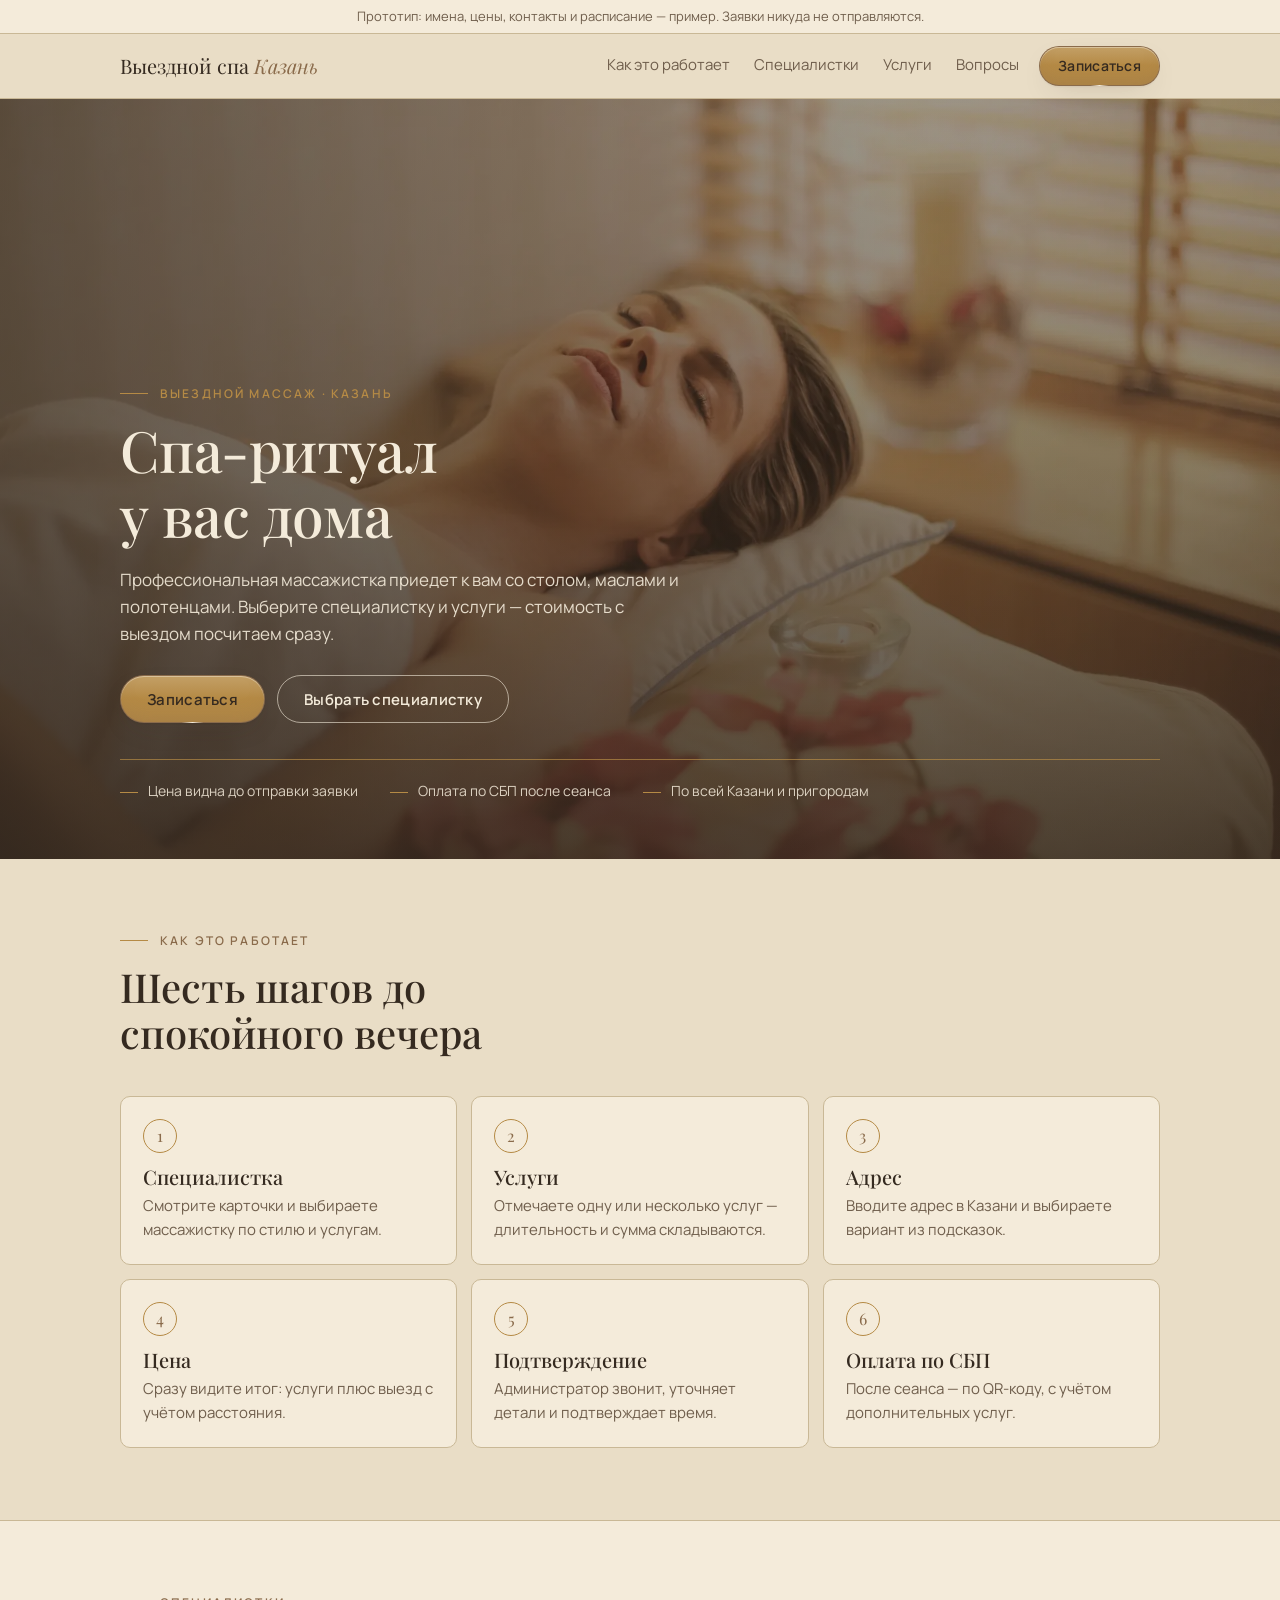
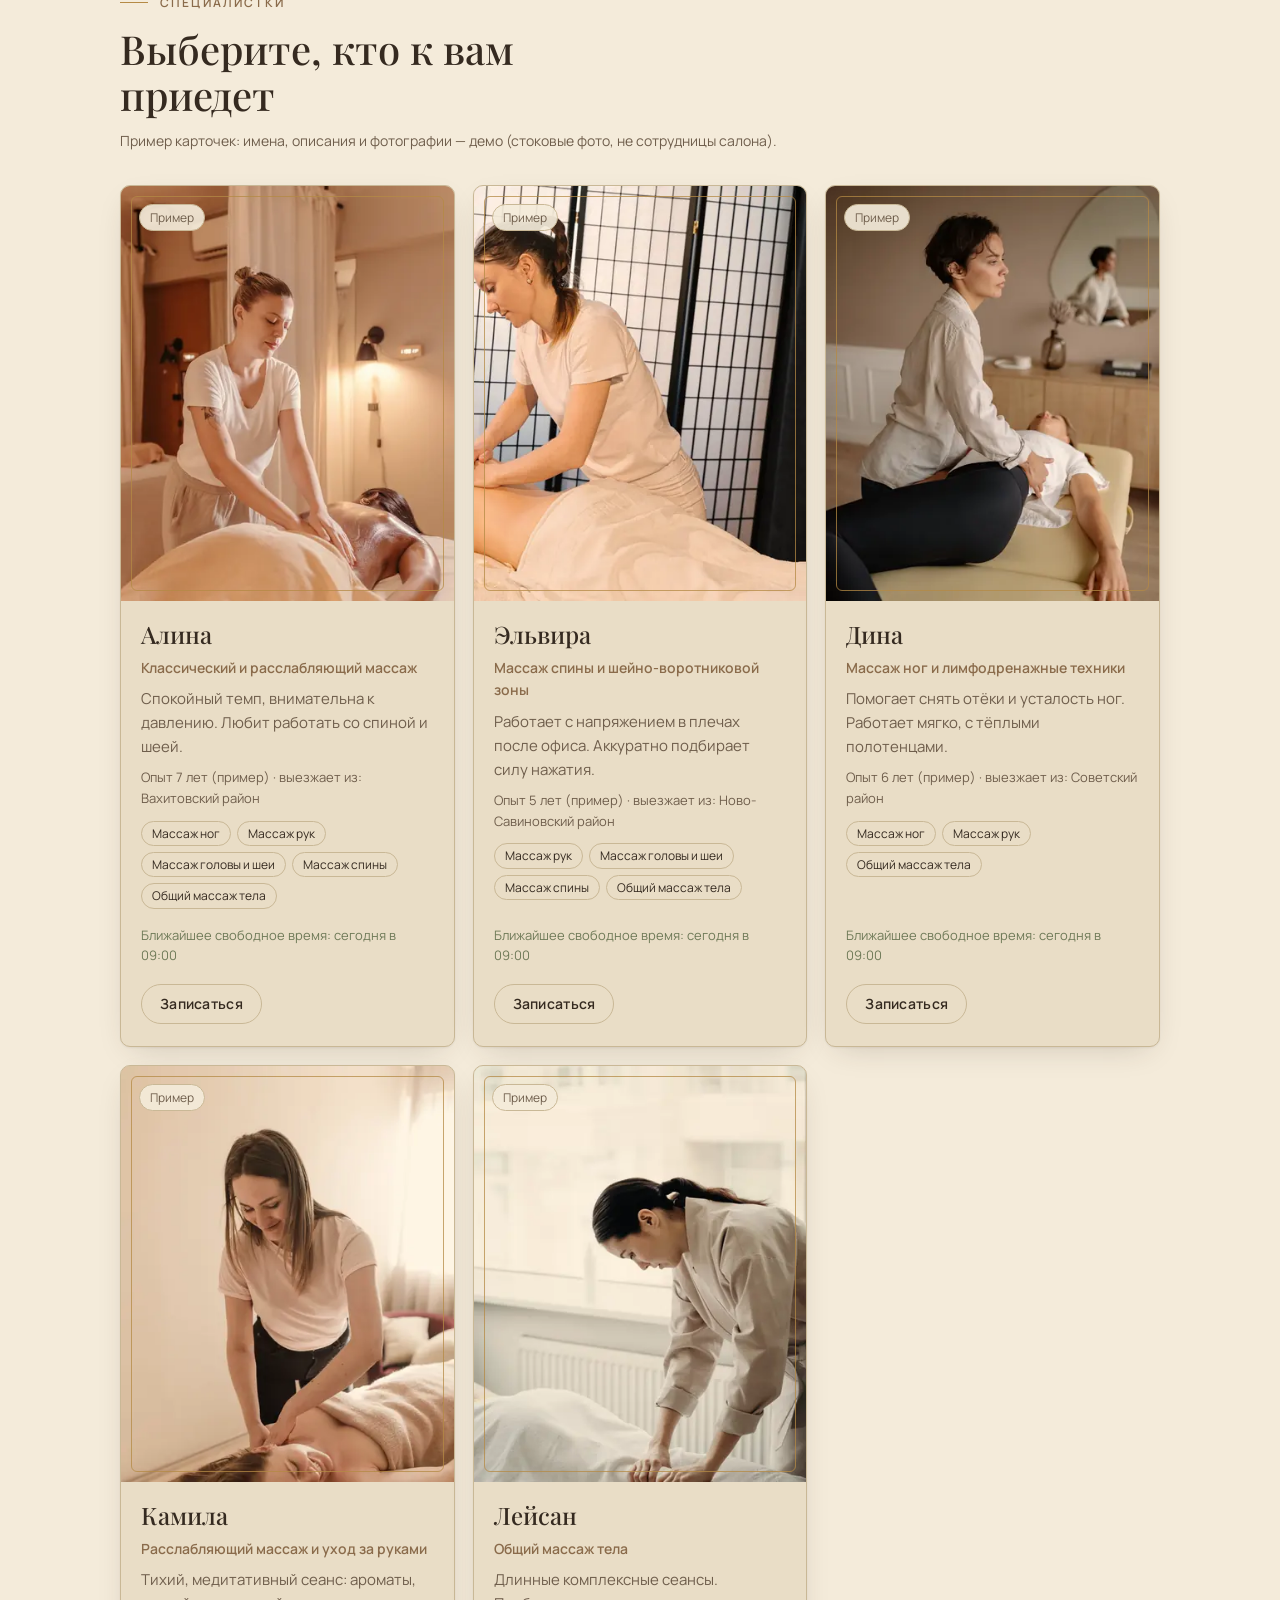
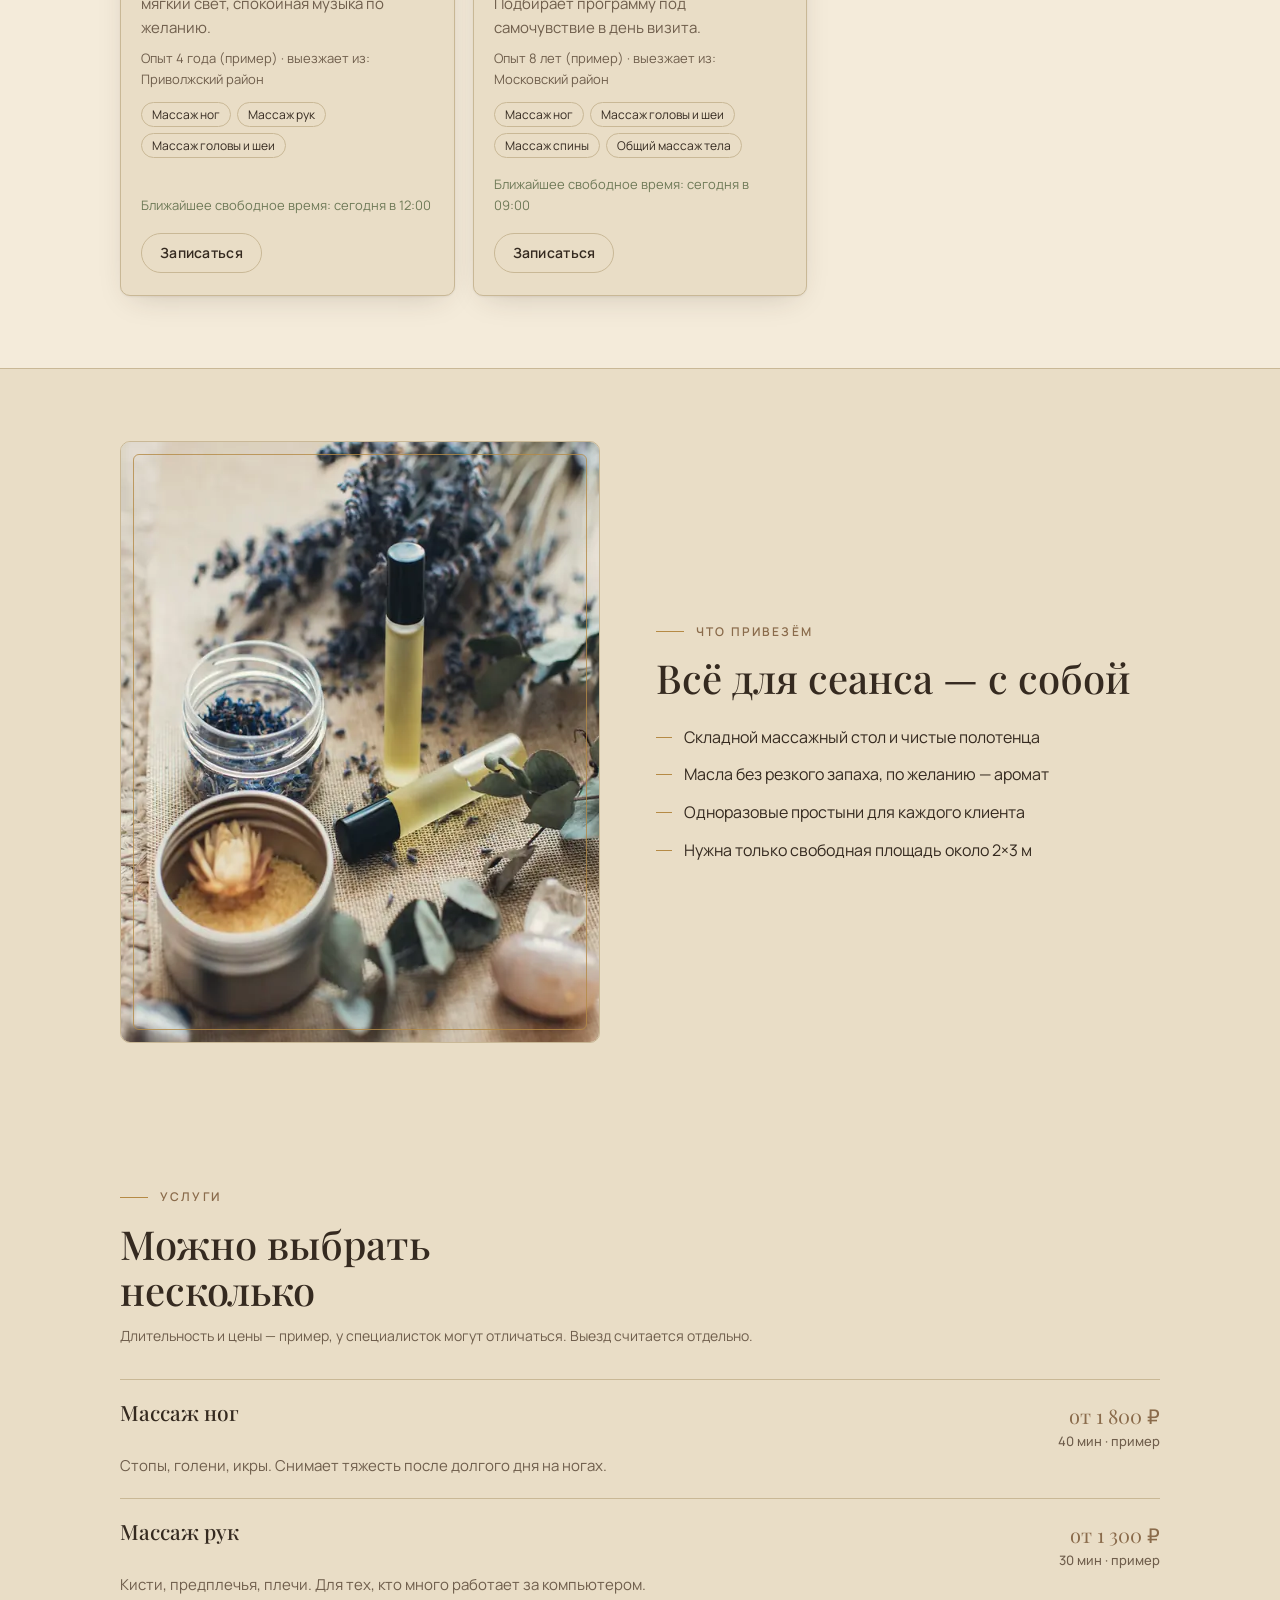
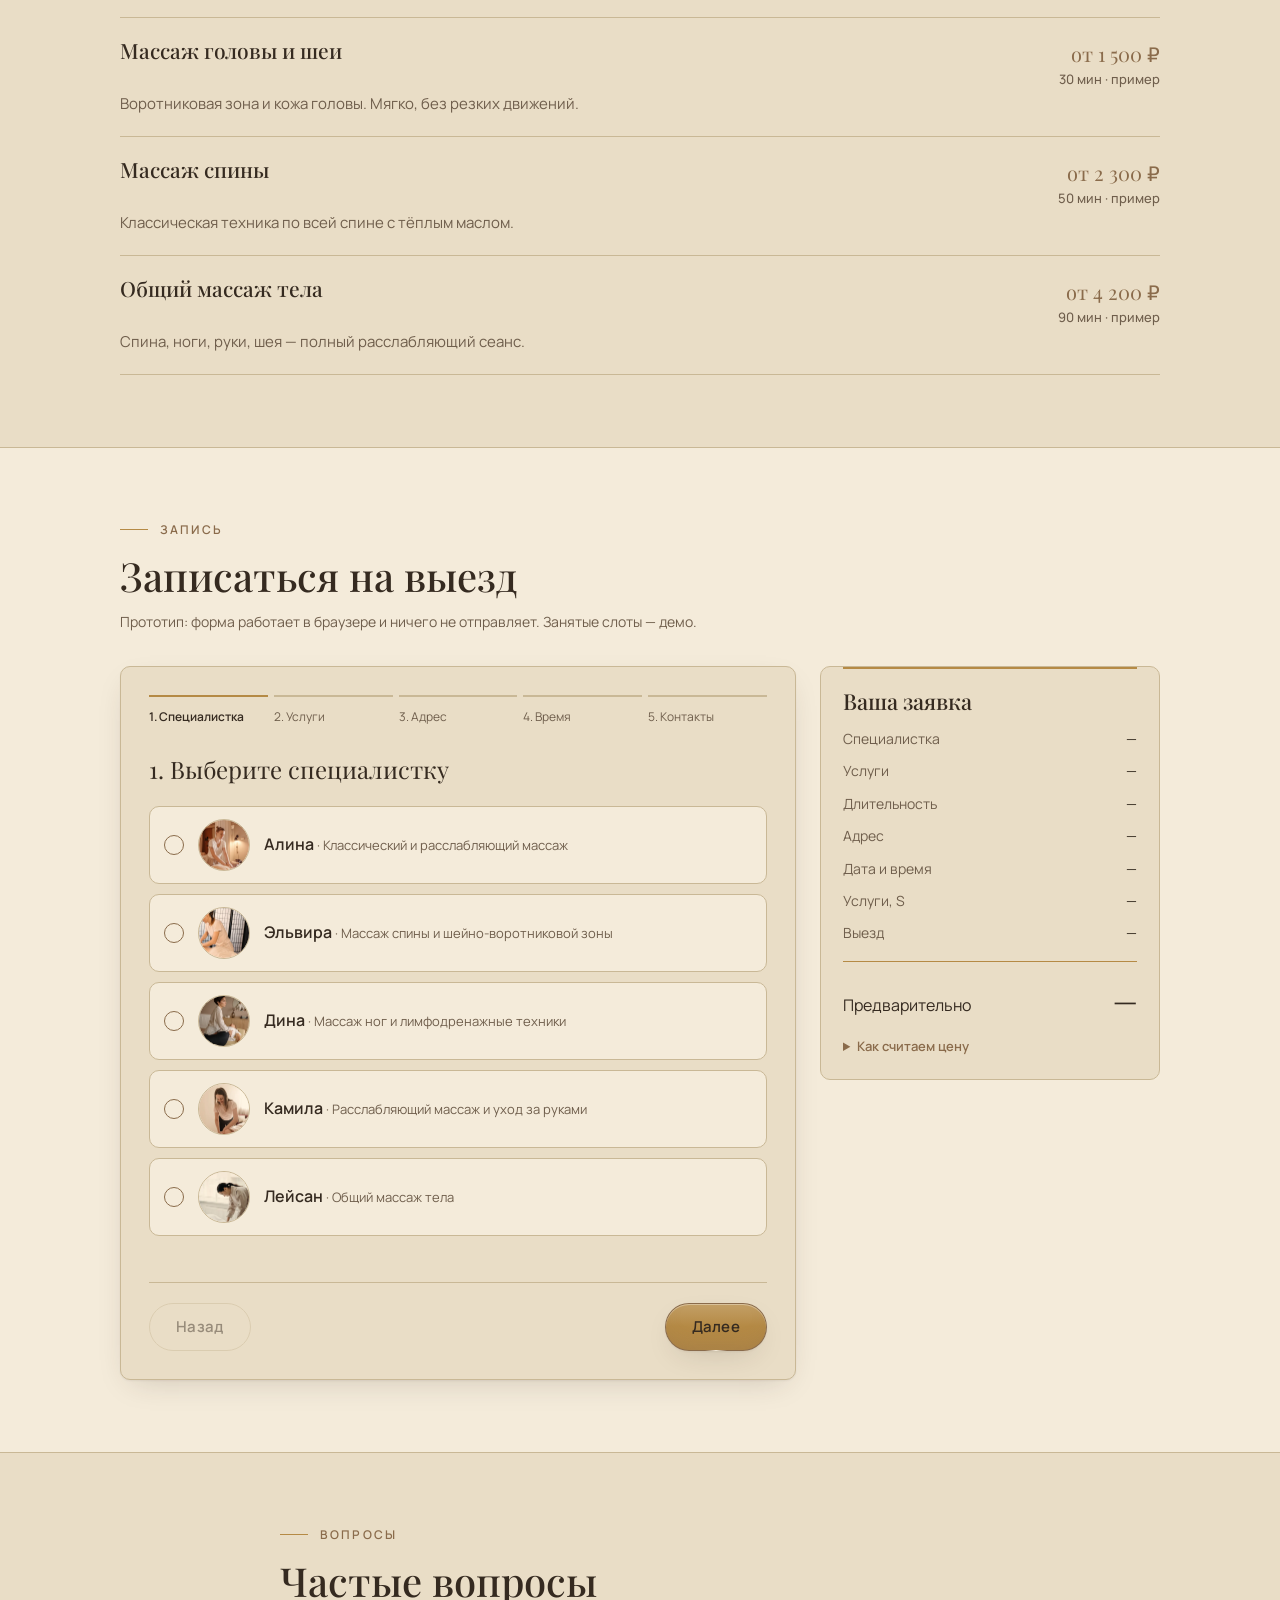
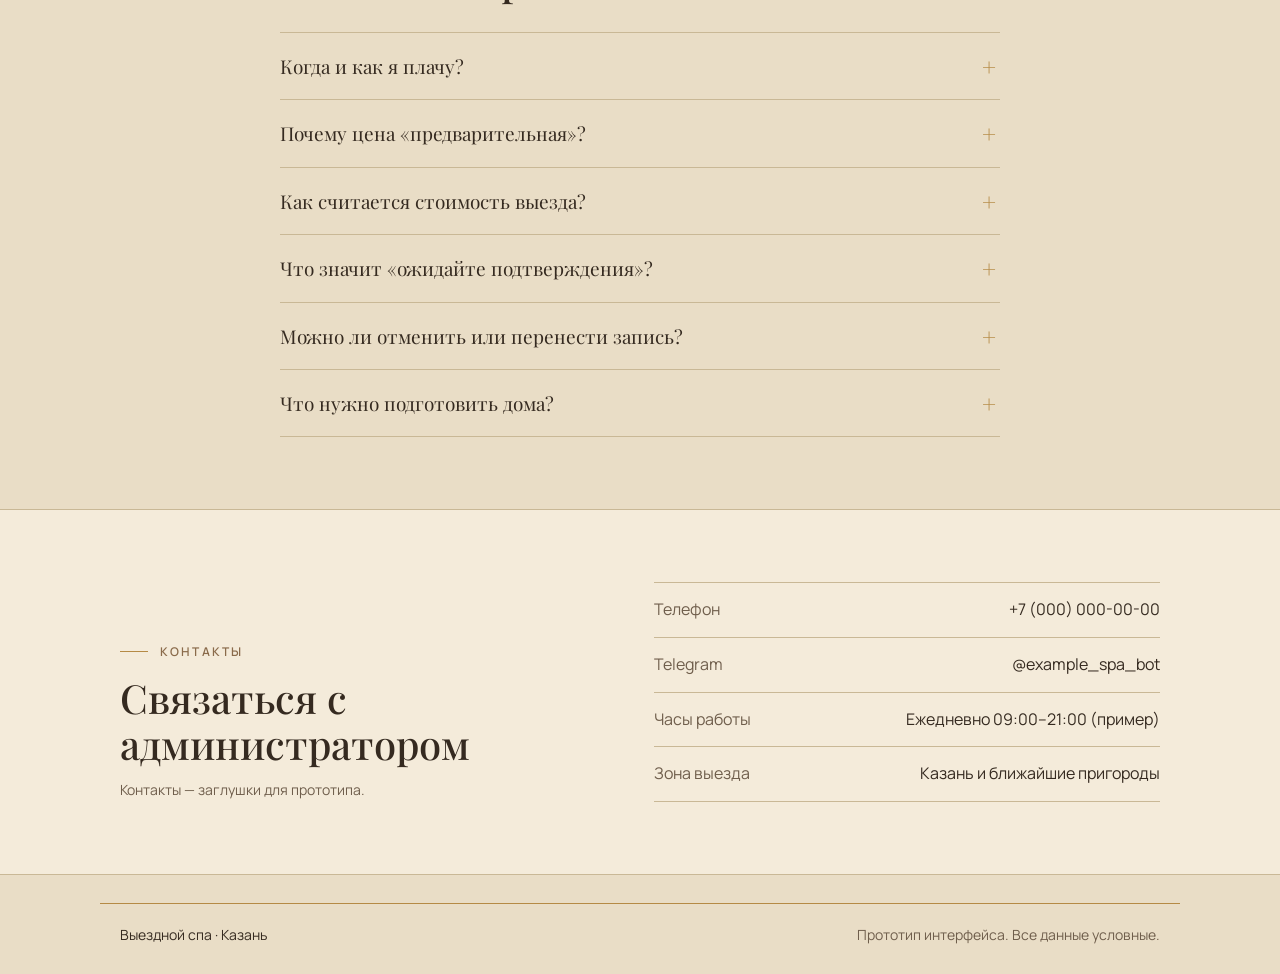
==== index.html @ 3f3a25af "Прототип сайта выездного спа в Казани (Vintage Gold): витрина, специалистки, услуги, форма записи с " ====
<!doctype html>
<html lang="ru">
<head>
<meta charset="utf-8">
<meta name="viewport" content="width=device-width, initial-scale=1">
<title>Выездной массаж на дому в Казани — прототип</title>
<meta name="description" content="Прототип сайта выездного спа в Казани: выбор специалистки, услуги, расчёт стоимости выезда и запись на удобное время.">
<meta name="robots" content="noindex">
<meta name="theme-color" content="#E9DDC6">
<link rel="icon" href="data:,">
<link rel="preconnect" href="https://fonts.googleapis.com">
<link rel="preconnect" href="https://fonts.gstatic.com" crossorigin>
<link href="https://fonts.googleapis.com/css2?family=Manrope:wght@400;500;600;700&family=Playfair+Display:ital,wght@0,500;0,600;1,500&display=swap" rel="stylesheet">
<link rel="preload" as="image" href="images/hero-960.webp" imagesrcset="images/hero-960.webp 960w, images/hero-1920.webp 1920w" imagesizes="100vw">
<link rel="stylesheet" href="css/style.css">
</head>
<body>
<a class="skip" href="#booking">Перейти к записи</a>
<div class="demo-bar" role="note">Прототип: имена, цены, контакты и расписание — пример. Заявки никуда не отправляются.</div>

<header class="header" id="top">
  <div class="container header__inner">
    <a class="wordmark" href="#top" aria-label="На главную">Выездной спа <span>Казань</span></a>
    <nav class="nav" aria-label="Основное меню">
      <a href="#how">Как это работает</a>
      <a href="#specialists">Специалистки</a>
      <a href="#services">Услуги</a>
      <a href="#faq">Вопросы</a>
    </nav>
    <a class="btn btn--gold btn--sm" href="#booking">Записаться</a>
  </div>
</header>

<main>
  <section class="hero" aria-labelledby="hero-title">
    <picture>
      <source type="image/webp" srcset="images/hero-960.webp 960w, images/hero-1920.webp 1920w" sizes="100vw">
      <img class="hero__img" src="images/hero-1920.jpg" srcset="images/hero-960.jpg 960w, images/hero-1920.jpg 1920w" sizes="100vw" alt="" fetchpriority="high">
    </picture>
    <div class="hero__shade" aria-hidden="true"></div>
    <div class="container hero__content">
      <p class="eyebrow eyebrow--light">Выездной массаж · Казань</p>
      <h1 id="hero-title" class="display">Спа-ритуал у&nbsp;вас дома</h1>
      <p class="hero__lead">Профессиональная массажистка приедет к вам со столом, маслами и полотенцами. Выберите специалистку и услуги — стоимость с выездом посчитаем сразу.</p>
      <div class="hero__actions">
        <a class="btn btn--gold btn--shine" href="#booking">Записаться</a>
        <a class="btn btn--ghost-light" href="#specialists">Выбрать специалистку</a>
      </div>
      <ul class="hero__facts">
        <li>Цена видна до отправки заявки</li>
        <li>Оплата по СБП после сеанса</li>
        <li>По всей Казани и пригородам</li>
      </ul>
    </div>
  </section>

  <section class="section" id="how" aria-labelledby="how-title">
    <div class="container">
      <p class="eyebrow">Как это работает</p>
      <h2 id="how-title" class="h2">Шесть шагов до спокойного вечера</h2>
      <ol class="steps">
        <li class="step"><span class="step__n">1</span><h3>Специалистка</h3><p>Смотрите карточки и выбираете массажистку по стилю и услугам.</p></li>
        <li class="step"><span class="step__n">2</span><h3>Услуги</h3><p>Отмечаете одну или несколько услуг — длительность и сумма складываются.</p></li>
        <li class="step"><span class="step__n">3</span><h3>Адрес</h3><p>Вводите адрес в Казани и выбираете вариант из подсказок.</p></li>
        <li class="step"><span class="step__n">4</span><h3>Цена</h3><p>Сразу видите итог: услуги плюс выезд с учётом расстояния.</p></li>
        <li class="step"><span class="step__n">5</span><h3>Подтверждение</h3><p>Администратор звонит, уточняет детали и подтверждает время.</p></li>
        <li class="step"><span class="step__n">6</span><h3>Оплата по СБП</h3><p>После сеанса — по QR-коду, с учётом дополнительных услуг.</p></li>
      </ol>
    </div>
  </section>

  <section class="section section--surface" id="specialists" aria-labelledby="spec-title">
    <div class="container">
      <p class="eyebrow">Специалистки</p>
      <h2 id="spec-title" class="h2">Выберите, кто к вам приедет</h2>
      <p class="note">Пример карточек: имена, описания и фотографии — демо (стоковые фото, не сотрудницы салона).</p>
      <div class="spec-grid" id="specGrid"></div>
    </div>
  </section>

  <section class="section ritual" aria-labelledby="ritual-title">
    <div class="container ritual__inner">
      <div class="ritual__media">
        <picture>
          <source type="image/webp" srcset="images/ritual-600.webp 600w, images/ritual-1200.webp 1200w" sizes="(min-width: 860px) 480px, 100vw">
          <img src="images/ritual-600.webp" alt="Масла, лаванда и тёплые камни для сеанса" loading="lazy" decoding="async" width="600" height="600">
        </picture>
      </div>
      <div class="ritual__text">
        <p class="eyebrow">Что привезём</p>
        <h2 id="ritual-title" class="h2">Всё для сеанса — с собой</h2>
        <ul class="ticks">
          <li>Складной массажный стол и чистые полотенца</li>
          <li>Масла без резкого запаха, по желанию — аромат</li>
          <li>Одноразовые простыни для каждого клиента</li>
          <li>Нужна только свободная площадь около 2×3 м</li>
        </ul>
      </div>
    </div>
  </section>

  <section class="section" id="services" aria-labelledby="svc-title">
    <div class="container">
      <p class="eyebrow">Услуги</p>
      <h2 id="svc-title" class="h2">Можно выбрать несколько</h2>
      <p class="note">Длительность и цены — пример, у специалисток могут отличаться. Выезд считается отдельно.</p>
      <ul class="svc-list" id="svcList"></ul>
    </div>
  </section>

  <section class="section section--surface" id="booking" aria-labelledby="book-title">
    <div class="container">
      <p class="eyebrow">Запись</p>
      <h2 id="book-title" class="h2">Записаться на выезд</h2>
      <p class="note">Прототип: форма работает в браузере и ничего не отправляет. Занятые слоты — демо.</p>

      <div class="booking">
        <form class="wizard" id="wizard" novalidate>
          <ol class="progress" id="progress" aria-label="Шаги записи">
            <li data-step="1">Специалистка</li><li data-step="2">Услуги</li><li data-step="3">Адрес</li><li data-step="4">Время</li><li data-step="5">Контакты</li>
          </ol>

          <fieldset class="panel" data-step="1">
            <legend class="panel__title" tabindex="-1">1. Выберите специалистку</legend>
            <div class="choice-list" id="specChoices"></div>
            <p class="error" id="err1" role="alert"></p>
          </fieldset>

          <fieldset class="panel" data-step="2" hidden>
            <legend class="panel__title" tabindex="-1">2. Выберите услуги</legend>
            <div class="choice-list" id="svcChoices"></div>
            <p class="error" id="err2" role="alert"></p>
          </fieldset>

          <fieldset class="panel" data-step="3" hidden>
            <legend class="panel__title" tabindex="-1">3. Адрес выезда</legend>
            <div class="field combo">
              <label for="addr">Улица или посёлок в Казани</label>
              <input id="addr" type="text" autocomplete="off" role="combobox" aria-autocomplete="list" aria-expanded="false" aria-controls="addrList" aria-describedby="addrHint" placeholder="Например, Баумана">
              <ul class="combo__list" id="addrList" role="listbox" hidden></ul>
              <p class="hint" id="addrHint">Начните вводить и выберите вариант. В прототипе — локальный список улиц, координаты приблизительные.</p>
            </div>
            <div class="row3">
              <div class="field"><label for="house">Дом</label><input id="house" type="text" inputmode="text" autocomplete="off"></div>
              <div class="field"><label for="flat">Квартира</label><input id="flat" type="text" autocomplete="off"></div>
              <div class="field"><label for="entr">Подъезд, этаж</label><input id="entr" type="text" autocomplete="off"></div>
            </div>
            <div class="distance" id="distanceBox" aria-live="polite"></div>
            <p class="error" id="err3" role="alert"></p>
          </fieldset>

          <fieldset class="panel" data-step="4" hidden>
            <legend class="panel__title" tabindex="-1">4. Дата и время</legend>
            <p class="hint" id="durHint"></p>
            <div class="days" id="days" role="radiogroup" aria-label="Дата"></div>
            <div class="slots" id="slots" role="radiogroup" aria-label="Время начала"></div>
            <p class="legend-line"><span class="dot dot--free"></span>свободно <span class="dot dot--busy"></span>занято (демо) <span class="dot dot--hold"></span>ожидает подтверждения</p>
            <p class="error" id="err4" role="alert"></p>
          </fieldset>

          <fieldset class="panel" data-step="5" hidden>
            <legend class="panel__title" tabindex="-1">5. Контакты</legend>
            <div class="field"><label for="name">Имя</label><input id="name" type="text" autocomplete="given-name" required></div>
            <div class="field"><label for="phone">Телефон</label><input id="phone" type="tel" autocomplete="tel" inputmode="tel" placeholder="+7 (900) 000-00-00" required></div>
            <div class="field"><label for="comment">Комментарий <span class="muted">(необязательно)</span></label><textarea id="comment" rows="3" placeholder="Домофон, парковка, пожелания по давлению"></textarea></div>
            <div class="field field--check"><input id="agree" type="checkbox" required><label for="agree">Согласен(на) на обработку персональных данных (в прототипе ничего не сохраняется на сервере)</label></div>
            <p class="error" id="err5" role="alert"></p>
          </fieldset>

          <p class="wizard__total" aria-hidden="true">Предварительно: <strong id="totalMini">—</strong></p>
          <div class="wizard__nav">
            <button type="button" class="btn btn--line" id="backBtn">Назад</button>
            <button type="button" class="btn btn--gold btn--shine" id="nextBtn">Далее</button>
          </div>
        </form>

        <aside class="summary" aria-labelledby="sumTitle">
          <h3 id="sumTitle" class="summary__title">Ваша заявка</h3>
          <dl class="summary__list" id="summary"></dl>
          <div class="summary__total" aria-live="polite"><span>Предварительно</span><strong id="total">—</strong></div>
          <details class="formula">
            <summary>Как считаем цену</summary>
            <p>P = S + max(T + max(0, D − D<sub>0</sub>) × R, T<sub>min</sub>)</p>
            <p id="formulaVals" class="muted"></p>
          </details>
        </aside>
      </div>
    </div>
  </section>

  <section class="section" id="faq" aria-labelledby="faq-title">
    <div class="container container--narrow">
      <p class="eyebrow">Вопросы</p>
      <h2 id="faq-title" class="h2">Частые вопросы</h2>
      <div class="faq">
        <details><summary>Когда и как я плачу?</summary><p>После сеанса. Администратор пришлёт итоговую сумму с учётом дополнительных услуг, вы оплатите по QR-коду через СБП в приложении своего банка.</p></details>
        <details><summary>Почему цена «предварительная»?</summary><p>Итог может измениться, если во время сеанса вы добавите услугу или администратор уточнит маршрут. Без вашего согласия сумма не меняется.</p></details>
        <details><summary>Как считается стоимость выезда?</summary><p>В базовый выезд входит несколько километров от точки, откуда едет специалистка. Каждый следующий километр по дороге — по фиксированному тарифу. Есть минимальная стоимость выезда и максимальная зона обслуживания.</p></details>
        <details><summary>Что значит «ожидайте подтверждения»?</summary><p>Выбранное время держится за вами 60 минут. За это время администратор звонит и подтверждает запись. Если связаться не удалось, время снова становится свободным.</p></details>
        <details><summary>Можно ли отменить или перенести запись?</summary><p>Да, сообщите администратору. Правила отмены салон уточнит отдельно (в прототипе — пример).</p></details>
        <details><summary>Что нужно подготовить дома?</summary><p>Свободное место примерно 2×3 метра и тёплое помещение. Стол, масла и полотенца специалистка привезёт.</p></details>
      </div>
    </div>
  </section>

  <section class="section section--surface" id="contacts" aria-labelledby="ct-title">
    <div class="container contacts">
      <div>
        <p class="eyebrow">Контакты</p>
        <h2 id="ct-title" class="h2">Связаться с администратором</h2>
        <p class="note">Контакты — заглушки для прототипа.</p>
      </div>
      <dl class="contacts__list">
        <div><dt>Телефон</dt><dd>+7 (000) 000-00-00</dd></div>
        <div><dt>Telegram</dt><dd>@example_spa_bot</dd></div>
        <div><dt>Часы работы</dt><dd>Ежедневно 09:00–21:00 (пример)</dd></div>
        <div><dt>Зона выезда</dt><dd>Казань и ближайшие пригороды</dd></div>
      </dl>
    </div>
  </section>
</main>

<footer class="footer">
  <div class="container footer__inner">
    <span>Выездной спа · Казань</span>
    <span class="muted">Прототип интерфейса. Все данные условные.</span>
  </div>
</footer>

<div class="modal" id="modal" hidden>
  <div class="modal__backdrop" data-close></div>
  <div class="modal__box" role="dialog" aria-modal="true" aria-labelledby="modalTitle" tabindex="-1">
    <button class="modal__x" type="button" data-close aria-label="Закрыть">×</button>
    <p class="eyebrow">Демо-статус заявки</p>
    <h2 id="modalTitle" class="h3">Заявка отправлена, ожидайте подтверждения</h2>
    <p class="muted" id="modalLead"></p>
    <ol class="timeline" id="timeline"></ol>
    <dl class="summary__list" id="modalSummary"></dl>
    <div class="modal__actions">
      <button class="btn btn--line" type="button" id="simConfirm">Демо: подтвердить как администратор</button>
      <button class="btn btn--gold btn--shine" type="button" data-close>Готово</button>
    </div>
  </div>
</div>

<script src="js/config.js"></script>
<script src="js/data.js"></script>
<script src="js/app.js"></script>
</body>
</html>
---- css/style.css ----
/* Vintage Gold — токены строго по ТЗ */
:root{
  --bg:#E9DDC6; --surface:#F4EBDA; --text:#352A20; --muted:#6F5E4C;
  --primary:#B58A45; --accent:#8A6B4B; --accent2:#6F7A58; --border:#C9B896;
  --radius:6px; --radius-btn:999px; --radius-card:10px; --bw:1px;
  --shadow:0 1px 2px rgba(53,42,32,.06),0 10px 30px -12px rgba(53,42,32,.22);
  --container:1080px; --display:57px; --base:16px;
  --serif:"Playfair Display",Georgia,serif; --sans:"Manrope",system-ui,-apple-system,"Segoe UI",sans-serif;
}
*,*::before,*::after{box-sizing:border-box}
html{scroll-behavior:smooth}
body{margin:0;background:var(--bg);color:var(--text);font:400 var(--base)/1.6 var(--sans);-webkit-font-smoothing:antialiased}
img{max-width:100%;display:block}
a{color:inherit}
h1,h2,h3{font-family:var(--serif);font-weight:500;line-height:1.15;margin:0}
p{margin:0}
.muted{color:var(--muted)}
.container{max-width:var(--container);margin:0 auto;padding:0 20px}
.container--narrow{max-width:760px}
:focus-visible{outline:2px solid var(--accent);outline-offset:3px;border-radius:4px}
.skip{position:absolute;left:-9999px;top:8px;background:var(--surface);padding:8px 14px;border:var(--bw) solid var(--primary);border-radius:var(--radius);z-index:100}
.skip:focus{left:8px}
.demo-bar{background:var(--surface);border-bottom:var(--bw) solid var(--border);color:var(--muted);font-size:13px;text-align:center;padding:6px 16px}

/* header */
.header{position:sticky;top:0;z-index:20;background:rgba(233,221,198,.92);backdrop-filter:blur(8px);border-bottom:var(--bw) solid var(--border)}
.header__inner{display:flex;align-items:center;gap:20px;height:64px}
.wordmark{font-family:var(--serif);font-size:20px;text-decoration:none;white-space:nowrap}
.wordmark span{color:var(--accent);font-style:italic}
.nav{display:none;gap:24px;margin-left:auto;font-size:15px}
.nav a{text-decoration:none;color:var(--muted);padding:4px 0;border-bottom:var(--bw) solid transparent}
.nav a:hover{color:var(--text);border-bottom-color:var(--primary)}
.header .btn{margin-left:auto}
@media(min-width:860px){.nav{display:flex}.header .btn{margin-left:0}}

/* buttons + shine */
.btn{position:relative;overflow:hidden;display:inline-flex;align-items:center;justify-content:center;gap:8px;min-height:48px;padding:0 26px;border-radius:var(--radius-btn);font:600 15px/1 var(--sans);letter-spacing:.02em;text-decoration:none;cursor:pointer;border:var(--bw) solid var(--primary);transition:transform .2s ease,box-shadow .2s ease,background-color .2s ease;isolation:isolate}
.btn--sm{min-height:40px;padding:0 18px;font-size:14px}
/* Золотой CTA: заливка primary, по кромке бежит светлый блик (вращающийся conic-градиент через @property),
   на hover блик расширяется и появляется мягкое внутреннее свечение; поверх — косой sweep (::after). */
@property --cta-angle{syntax:"<angle>";initial-value:0deg;inherits:false}
@property --cta-spread{syntax:"<percentage>";initial-value:7%;inherits:false}
@property --cta-glow{syntax:"<number>";initial-value:0;inherits:false}
.btn--gold{
  color:var(--text);border:var(--bw) solid transparent;
  background:
    linear-gradient(180deg,color-mix(in srgb,var(--primary) 78%,var(--surface)) 0%,var(--primary) 48%,color-mix(in srgb,var(--primary) 86%,var(--accent)) 100%) padding-box,
    conic-gradient(from var(--cta-angle),var(--accent) 0%,var(--accent) calc(50% - var(--cta-spread)),var(--surface) 50%,var(--accent) calc(50% + var(--cta-spread)),var(--accent) 100%) border-box;
  box-shadow:var(--shadow),inset 0 1px 0 rgba(244,235,218,.45),inset 0 -10px 22px -12px rgba(138,107,75,calc(.25 + var(--cta-glow) * .35)),inset 0 0 18px rgba(244,235,218,calc(var(--cta-glow) * .35));
  animation:ctaSpin 4.5s linear infinite;
  transition:--cta-spread .7s cubic-bezier(.25,1,.5,1),--cta-glow .7s cubic-bezier(.25,1,.5,1),transform .2s ease;
}
.btn--gold:hover,.btn--gold:focus-visible{--cta-spread:22%;--cta-glow:1;transform:translateY(-1px)}
.btn--gold:active{transform:translateY(1px)}
@keyframes ctaSpin{to{--cta-angle:360deg}}
.btn--line{background:transparent;color:var(--text);border-color:var(--border)}
.btn--line:hover{border-color:var(--primary)}
.btn--ghost-light{background:transparent;color:var(--surface);border-color:rgba(244,235,218,.6)}
.btn--ghost-light:hover{border-color:var(--primary)}
.btn[disabled]{opacity:.45;cursor:not-allowed;transform:none}
.btn::after{content:"";position:absolute;inset:-2px auto -2px -60%;width:45%;background:linear-gradient(100deg,transparent 0%,rgba(244,235,218,.0) 15%,rgba(244,235,218,.65) 50%,rgba(244,235,218,0) 85%,transparent 100%);transform:skewX(-20deg);z-index:-1;pointer-events:none;opacity:0}
.btn:hover::after,.btn:focus-visible::after{animation:shine .9s ease forwards}
.btn--shine::after{animation:shineLoop 5s ease 1s infinite}
.btn--shine:hover::after,.btn--shine:focus-visible::after{animation:shine .9s ease forwards}
@keyframes shine{0%{left:-60%;opacity:1}100%{left:130%;opacity:1}}
@keyframes shineLoop{0%{left:-60%;opacity:1}22%{left:130%;opacity:1}100%{left:130%;opacity:1}}
@media (prefers-reduced-motion:reduce){
  html{scroll-behavior:auto}
  .btn,.btn::after{animation:none!important;transition:none}
  .btn::after{display:none}
  .btn--gold{--cta-angle:200deg;transition:none}
}

/* hero */
.hero{position:relative;min-height:min(88vh,760px);display:flex;align-items:flex-end;color:var(--surface);overflow:hidden}
.hero picture,.hero__img{position:absolute;inset:0;width:100%;height:100%}
.hero__img{object-fit:cover;object-position:center}
.hero__shade{position:absolute;inset:0;background:linear-gradient(90deg,rgba(53,42,32,.55) 0%,rgba(53,42,32,.15) 70%),linear-gradient(180deg,rgba(53,42,32,.4) 0%,rgba(53,42,32,.5) 45%,rgba(53,42,32,.85) 100%)}
.hero__content{position:relative;padding-top:120px;padding-bottom:56px;width:100%}
.display{font-size:clamp(38px,8vw,var(--display));max-width:12ch;letter-spacing:-.01em}
.hero__lead{max-width:560px;margin-top:18px;font-size:17px;color:rgba(244,235,218,.9)}
.hero__actions{display:flex;flex-wrap:wrap;gap:12px;margin-top:28px}
.hero__facts{list-style:none;margin:36px 0 0;padding:20px 0 0;border-top:var(--bw) solid rgba(181,138,69,.7);display:grid;gap:8px;font-size:14px;color:rgba(244,235,218,.85)}
.hero__facts li::before{content:"";display:inline-block;width:18px;height:1px;background:var(--primary);vertical-align:middle;margin-right:10px}
@media(min-width:720px){.hero__facts{grid-template-columns:repeat(3,auto);justify-content:start;gap:32px}}

/* sections */
.section{padding:72px 0}
.section--surface{background:var(--surface);border-top:var(--bw) solid var(--border);border-bottom:var(--bw) solid var(--border)}
.eyebrow{font-size:12px;letter-spacing:.18em;text-transform:uppercase;color:var(--accent);font-weight:600;display:flex;align-items:center;gap:12px;margin-bottom:14px}
.eyebrow::before{content:"";width:28px;height:1px;background:var(--primary)}
.eyebrow--light{color:var(--primary)}
.h2{font-size:clamp(28px,4.4vw,40px);max-width:20ch}
.h3{font-size:26px}
.note{margin-top:12px;color:var(--muted);font-size:14px}

/* steps */
.steps{list-style:none;padding:0;margin:40px 0 0;display:grid;gap:14px;grid-template-columns:1fr}
.step{background:var(--surface);border:var(--bw) solid var(--border);border-radius:var(--radius-card);padding:22px;position:relative}
.step__n{display:inline-grid;place-items:center;width:34px;height:34px;border:var(--bw) solid var(--primary);border-radius:50%;font-family:var(--serif);color:var(--accent);margin-bottom:12px}
.step h3{font-size:20px;margin-bottom:6px}
.step p{color:var(--muted);font-size:15px}
@media(min-width:620px){.steps{grid-template-columns:repeat(2,1fr)}}
@media(min-width:960px){.steps{grid-template-columns:repeat(3,1fr)}}

/* specialists */
.spec-grid{display:grid;gap:18px;margin-top:32px;grid-template-columns:1fr}
@media(min-width:600px){.spec-grid{grid-template-columns:repeat(2,1fr)}}
@media(min-width:960px){.spec-grid{grid-template-columns:repeat(3,1fr)}}
.spec{background:var(--bg);border:var(--bw) solid var(--border);border-radius:var(--radius-card);overflow:hidden;display:flex;flex-direction:column;box-shadow:var(--shadow)}
.spec__media{position:relative;aspect-ratio:4/5;background:var(--border)}
.spec__media img{width:100%;height:100%;object-fit:cover}
.spec__media::after{content:"";position:absolute;inset:10px;border:var(--bw) solid rgba(181,138,69,.75);border-radius:6px;pointer-events:none}
.badge{position:absolute;left:18px;top:18px;background:rgba(244,235,218,.92);color:var(--muted);font-size:12px;padding:3px 10px;border-radius:var(--radius-btn);border:var(--bw) solid var(--border);z-index:1}
.spec__body{padding:20px 20px 22px;display:flex;flex-direction:column;gap:8px;flex:1}
.spec__name{font-size:24px}
.spec__role{color:var(--accent);font-weight:600;font-size:14px}
.spec__text{color:var(--muted);font-size:15px}
.spec__meta{font-size:13px;color:var(--muted)}
.tags{display:flex;flex-wrap:wrap;gap:6px;list-style:none;padding:0;margin:4px 0 0}
.tags li{font-size:12px;border:var(--bw) solid var(--border);border-radius:var(--radius-btn);padding:2px 10px;color:var(--text)}
.spec__next{font-size:13px;color:var(--accent2);margin-top:auto;padding-top:8px}
.spec .btn{margin-top:10px;align-self:flex-start}

/* ritual */
.ritual__inner{display:grid;gap:32px;align-items:center}
.ritual__media{border-radius:var(--radius-card);overflow:hidden;border:var(--bw) solid var(--border);position:relative}
.ritual__media::after{content:"";position:absolute;inset:12px;border:var(--bw) solid rgba(181,138,69,.8);border-radius:6px}
.ticks{list-style:none;padding:0;margin:24px 0 0;display:grid;gap:12px}
.ticks li{padding-left:28px;position:relative}
.ticks li::before{content:"";position:absolute;left:0;top:.75em;width:16px;height:1px;background:var(--primary)}
@media(min-width:860px){.ritual__inner{grid-template-columns:480px 1fr;gap:56px}}

/* services */
.svc-list{list-style:none;padding:0;margin:32px 0 0;border-top:var(--bw) solid var(--border)}
.svc{display:grid;grid-template-columns:1fr auto;gap:4px 20px;padding:20px 0;border-bottom:var(--bw) solid var(--border)}
.svc h3{font-size:21px}
.svc p{grid-column:1/-1;color:var(--muted);font-size:15px;max-width:60ch}
.svc__price{font-family:var(--serif);font-size:20px;color:var(--accent);white-space:nowrap;text-align:right}
.svc__price small{display:block;font:500 13px var(--sans);color:var(--muted)}

/* booking */
.booking{display:grid;gap:24px;margin-top:32px;align-items:start}
@media(min-width:960px){.booking{grid-template-columns:1fr 340px}}
.wizard{background:var(--bg);border:var(--bw) solid var(--border);border-radius:var(--radius-card);padding:20px;box-shadow:var(--shadow)}
@media(min-width:620px){.wizard{padding:28px}}
.progress{list-style:none;display:flex;gap:6px;padding:0;margin:0 0 24px;counter-reset:p;overflow-x:auto}
.progress li{flex:1;min-width:58px;font-size:12px;color:var(--muted);padding-top:10px;border-top:2px solid var(--border);counter-increment:p}
.progress li::before{content:counter(p) ". "}
.progress li.is-done{border-top-color:var(--accent)}
.progress li.is-current{border-top-color:var(--primary);color:var(--text);font-weight:600}
.panel{border:0;padding:0;margin:0;min-width:0}
.panel__title{font-family:var(--serif);font-size:24px;padding:0;margin-bottom:18px;outline:none}
.choice-list{display:grid;gap:10px}
.choice{display:flex;gap:14px;align-items:center;padding:12px 14px;border:var(--bw) solid var(--border);border-radius:var(--radius-card);background:var(--surface);cursor:pointer;transition:border-color .15s}
.choice:hover{border-color:var(--accent)}
.choice input{position:absolute;opacity:0;pointer-events:none}
.choice__mark{flex:none;width:20px;height:20px;border:var(--bw) solid var(--accent);border-radius:50%;display:grid;place-items:center}
.choice--check .choice__mark{border-radius:4px}
.choice input:checked ~ .choice__mark::after{content:"";width:10px;height:10px;background:var(--accent);border-radius:inherit}
.choice:has(input:checked){border-color:var(--primary);box-shadow:inset 0 0 0 1px var(--primary)}
.choice:has(input:focus-visible){outline:2px solid var(--accent);outline-offset:2px}
.choice:has(input:disabled){opacity:.5;cursor:not-allowed}
.choice__img{width:52px;height:52px;border-radius:50%;object-fit:cover;flex:none;border:var(--bw) solid var(--border)}
.choice__main{flex:1;min-width:0}
.choice__title{font-weight:600}
.choice__sub{font-size:13px;color:var(--muted)}
.choice__price{font-family:var(--serif);color:var(--accent);white-space:nowrap}
.field{display:grid;gap:6px;margin-bottom:16px;position:relative}
.field label{font-weight:600;font-size:14px}
input[type=text],input[type=tel],textarea{width:100%;font:inherit;color:var(--text);background:var(--surface);border:var(--bw) solid var(--border);border-radius:var(--radius);padding:12px 14px;min-height:48px}
input:focus,textarea:focus{outline:none;border-color:var(--primary);box-shadow:0 0 0 3px rgba(181,138,69,.25)}
input[aria-invalid=true],textarea[aria-invalid=true]{border-color:var(--accent)}
.field--check{grid-template-columns:auto 1fr;align-items:start;gap:10px}
.field--check input{width:20px;height:20px;margin:2px 0 0;accent-color:var(--accent)}
.field--check label{font-weight:400;font-size:14px;color:var(--muted)}
.hint{font-size:13px;color:var(--muted)}
.row3{display:grid;gap:0 12px;grid-template-columns:1fr 1fr}
.row3 .field:last-child{grid-column:1/-1}
@media(min-width:620px){.row3{grid-template-columns:1fr 1fr 1.4fr}.row3 .field:last-child{grid-column:auto}}
.combo__list{position:absolute;left:0;right:0;top:78px;z-index:5;list-style:none;margin:0;padding:6px;background:var(--surface);border:var(--bw) solid var(--primary);border-radius:var(--radius);box-shadow:var(--shadow);max-height:260px;overflow:auto}
.combo__list li{padding:10px 12px;border-radius:4px;cursor:pointer;display:flex;justify-content:space-between;gap:12px}
.combo__list li span{font-size:13px;color:var(--muted)}
.combo__list li[aria-selected=true],.combo__list li:hover{background:var(--bg)}
.distance{margin-top:4px}
.distance__card{border:var(--bw) solid var(--border);border-left:3px solid var(--accent2);border-radius:var(--radius);padding:12px 14px;background:var(--surface);font-size:14px}
.distance__card--out{border-left-color:var(--accent)}
.days{display:flex;gap:8px;overflow-x:auto;padding:2px 2px 10px;margin-bottom:12px;scroll-snap-type:x mandatory}
.day{flex:none;scroll-snap-align:start;min-width:66px;padding:8px 6px;text-align:center;border:var(--bw) solid var(--border);border-radius:var(--radius);background:var(--surface);cursor:pointer;font:inherit;color:var(--text)}
.day b{display:block;font-family:var(--serif);font-size:20px;font-weight:500}
.day small{font-size:12px;color:var(--muted)}
.day[aria-checked=true]{border-color:var(--primary);box-shadow:inset 0 0 0 1px var(--primary)}
.slots{display:grid;grid-template-columns:repeat(auto-fill,minmax(78px,1fr));gap:8px}
.slot{min-height:44px;border:var(--bw) solid var(--border);border-radius:var(--radius);background:var(--surface);font:500 15px var(--sans);color:var(--text);cursor:pointer}
.slot:hover:not(:disabled){border-color:var(--accent)}
.slot[aria-checked=true]{border-color:var(--primary);box-shadow:inset 0 0 0 1px var(--primary);font-weight:700}
.slot:disabled{cursor:not-allowed;color:var(--muted);text-decoration:line-through;background:transparent}
.slot.is-hold:disabled{border-style:dashed;text-decoration:none}
.legend-line{font-size:12px;color:var(--muted);margin-top:12px;display:flex;flex-wrap:wrap;align-items:center;gap:6px 10px}
.dot{display:inline-block;width:12px;height:12px;border-radius:3px;border:var(--bw) solid var(--border);vertical-align:middle;margin-right:4px}
.dot--free{background:var(--surface)}
.dot--busy{background:transparent;position:relative}
.dot--busy::after{content:"";position:absolute;left:1px;right:1px;top:5px;height:1px;background:var(--muted)}
.dot--hold{border-style:dashed}
.error{color:var(--accent);font-size:14px;font-weight:600;min-height:1.4em;margin-top:6px}
.wizard__nav{display:flex;justify-content:space-between;gap:12px;margin-top:20px;padding-top:20px;border-top:var(--bw) solid var(--border)}
.summary{background:var(--bg);border:var(--bw) solid var(--border);border-radius:var(--radius-card);padding:22px;position:relative}
.summary::before{content:"";position:absolute;left:22px;right:22px;top:0;height:2px;background:var(--primary)}
@media(min-width:960px){.summary{position:sticky;top:84px}}
.summary__title{font-size:22px;margin-bottom:14px}
.summary__list{margin:0;display:grid;gap:10px;font-size:14px}
.summary__list div{display:grid;grid-template-columns:auto 1fr;gap:12px;justify-content:space-between}
.summary__list dt{color:var(--muted)}
.summary__list dd{margin:0;text-align:right}
.summary__total{display:flex;justify-content:space-between;align-items:baseline;margin-top:16px;padding-top:16px;border-top:var(--bw) solid var(--primary)}
.summary__total strong{font-family:var(--serif);font-size:28px;font-weight:500}
.formula{margin-top:14px;font-size:13px}
.formula summary{cursor:pointer;color:var(--accent);font-weight:600}
.formula p{margin-top:8px}

/* faq */
.faq{margin-top:28px;border-top:var(--bw) solid var(--border)}
.faq details{border-bottom:var(--bw) solid var(--border)}
.faq summary{list-style:none;cursor:pointer;padding:18px 36px 18px 0;font-family:var(--serif);font-size:19px;position:relative}
.faq summary::-webkit-details-marker{display:none}
.faq summary::after{content:"+";position:absolute;right:4px;top:14px;font-size:24px;color:var(--primary);transition:transform .2s}
.faq details[open] summary::after{transform:rotate(45deg)}
.faq details p{padding:0 0 18px;color:var(--muted);max-width:62ch}

/* contacts/footer */
.contacts{display:grid;gap:28px}
@media(min-width:860px){.contacts{grid-template-columns:1fr 1fr;align-items:end}}
.contacts__list{margin:0;display:grid;gap:0;border-top:var(--bw) solid var(--border)}
.contacts__list div{display:flex;justify-content:space-between;gap:16px;padding:14px 0;border-bottom:var(--bw) solid var(--border)}
.contacts__list dt{color:var(--muted)}
.contacts__list dd{margin:0;text-align:right}
.footer{padding:28px 0;font-size:14px}
.footer__inner{display:flex;flex-wrap:wrap;justify-content:space-between;gap:8px;border-top:var(--bw) solid var(--primary);padding-top:20px}

/* modal */
.modal{position:fixed;inset:0;z-index:50;display:grid;place-items:center;padding:16px}
.modal[hidden]{display:none}
.modal__backdrop{position:absolute;inset:0;background:rgba(53,42,32,.6)}
.modal__box{position:relative;background:var(--surface);border:var(--bw) solid var(--primary);border-radius:var(--radius-card);box-shadow:var(--shadow);padding:28px 22px;max-width:560px;width:100%;max-height:calc(100vh - 32px);overflow:auto;outline:none}
.modal__x{position:absolute;right:10px;top:8px;width:40px;height:40px;border:0;background:none;font-size:28px;color:var(--muted);cursor:pointer;border-radius:50%}
.modal__box .h3{margin:4px 0 8px;padding-right:30px}
.timeline{list-style:none;padding:0;margin:20px 0;display:grid;gap:0}
.timeline li{position:relative;padding:0 0 16px 30px;color:var(--muted);font-size:14px}
.timeline li::before{content:"";position:absolute;left:5px;top:6px;width:11px;height:11px;border-radius:50%;border:var(--bw) solid var(--border);background:var(--surface)}
.timeline li::after{content:"";position:absolute;left:10px;top:18px;bottom:0;width:1px;background:var(--border)}
.timeline li:last-child::after{display:none}
.timeline li.is-done{color:var(--text)}
.timeline li.is-done::before{background:var(--accent2);border-color:var(--accent2)}
.timeline li.is-current{color:var(--text);font-weight:600}
.timeline li.is-current::before{border-color:var(--primary);box-shadow:0 0 0 3px rgba(181,138,69,.3)}
.modal__actions{display:flex;flex-wrap:wrap;gap:10px;margin-top:22px;justify-content:flex-end}
body.no-scroll{overflow:hidden}
.section,.hero{scroll-margin-top:64px}
.choice{scroll-margin:90px 0 20px}
.booking>*{min-width:0}
.wizard__total{margin-top:16px;display:flex;justify-content:space-between;align-items:baseline;font-size:14px;color:var(--muted)}
.wizard__total strong{font-family:var(--serif);font-size:22px;font-weight:500;color:var(--text)}
@media(min-width:960px){.wizard__total{display:none}}
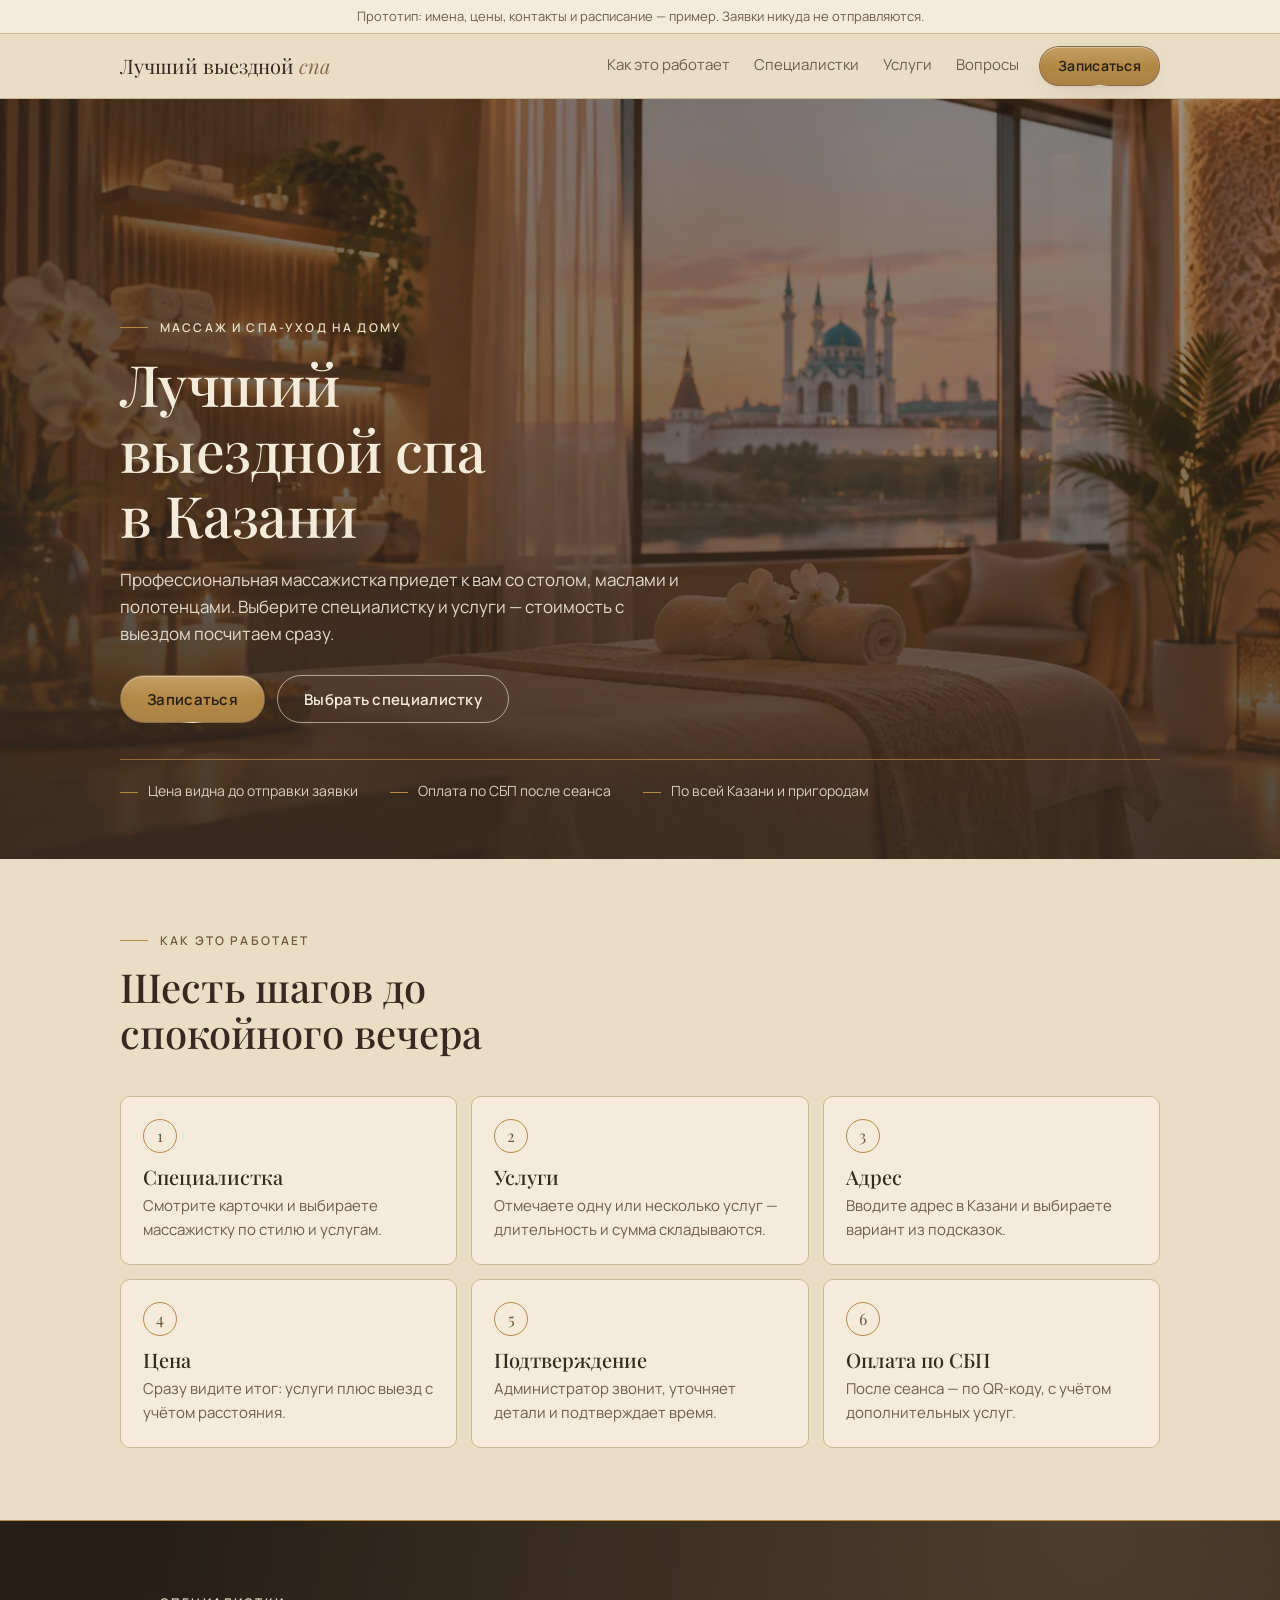
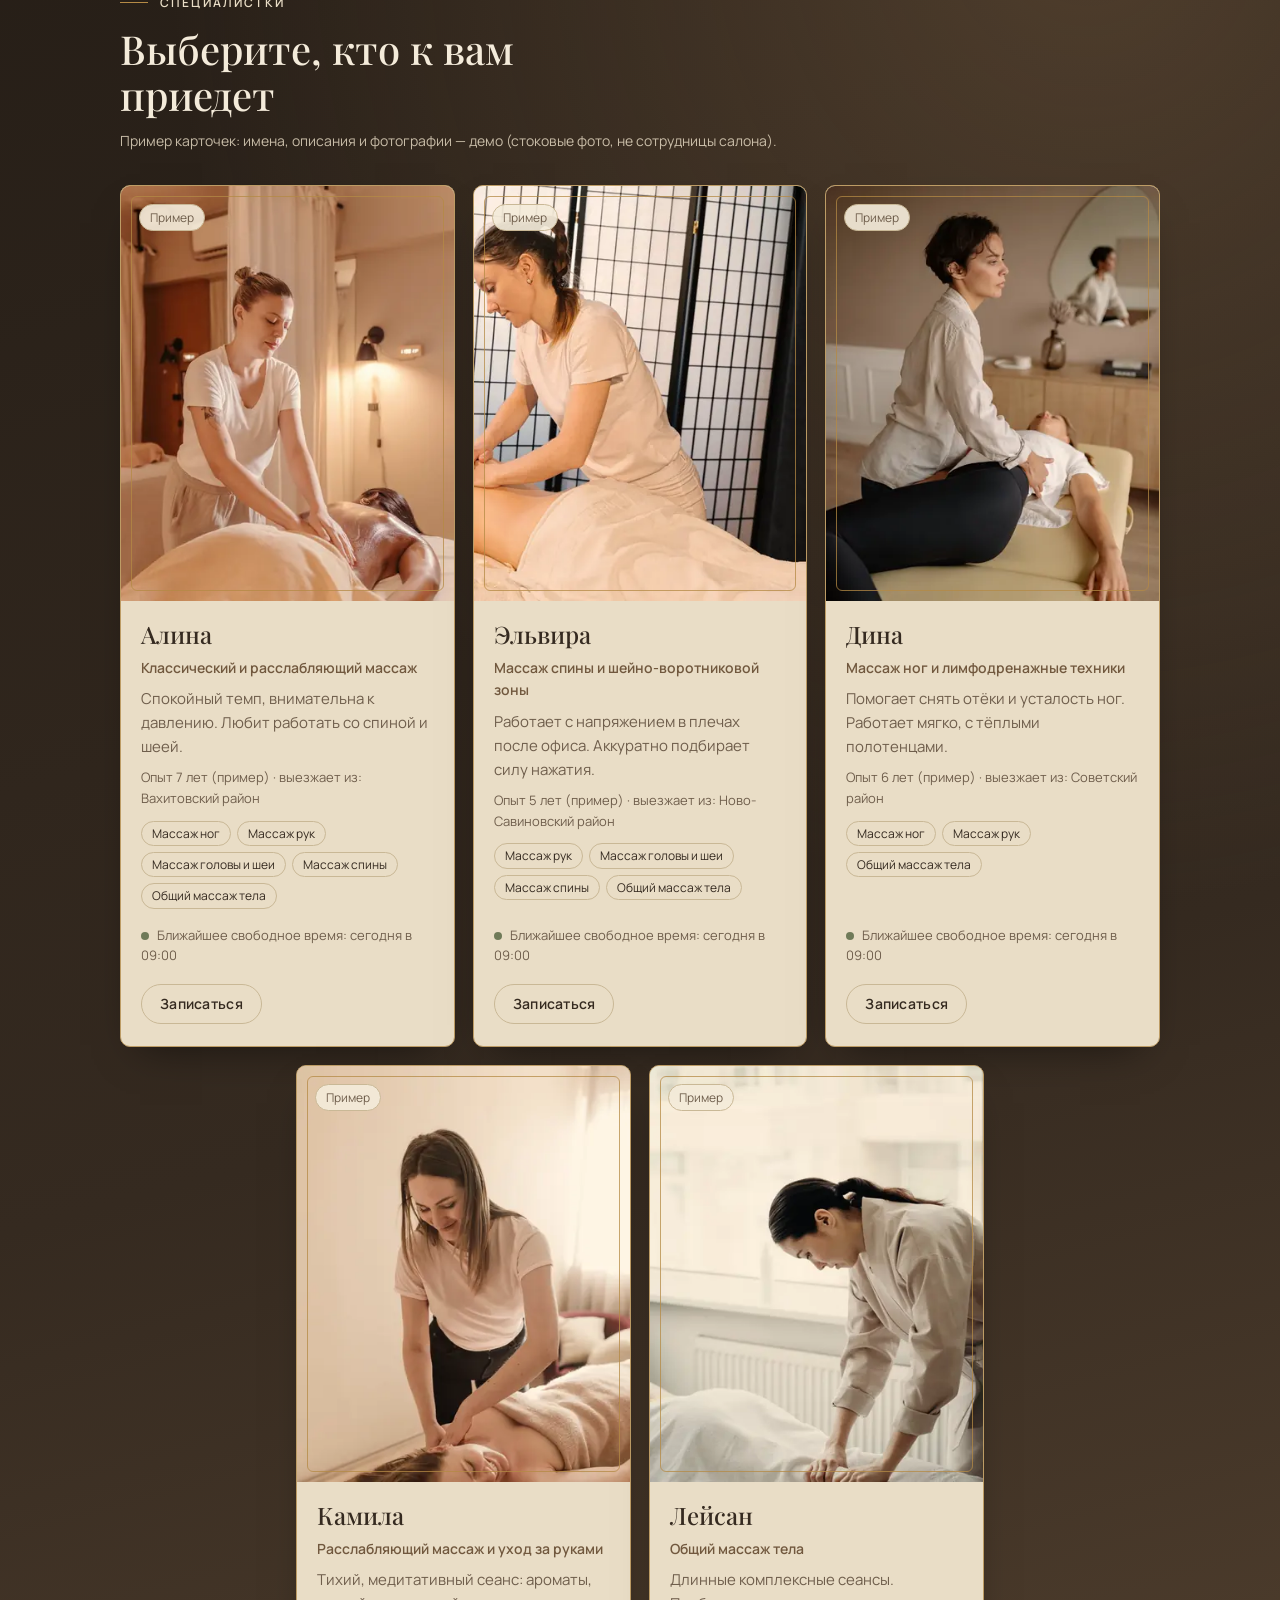
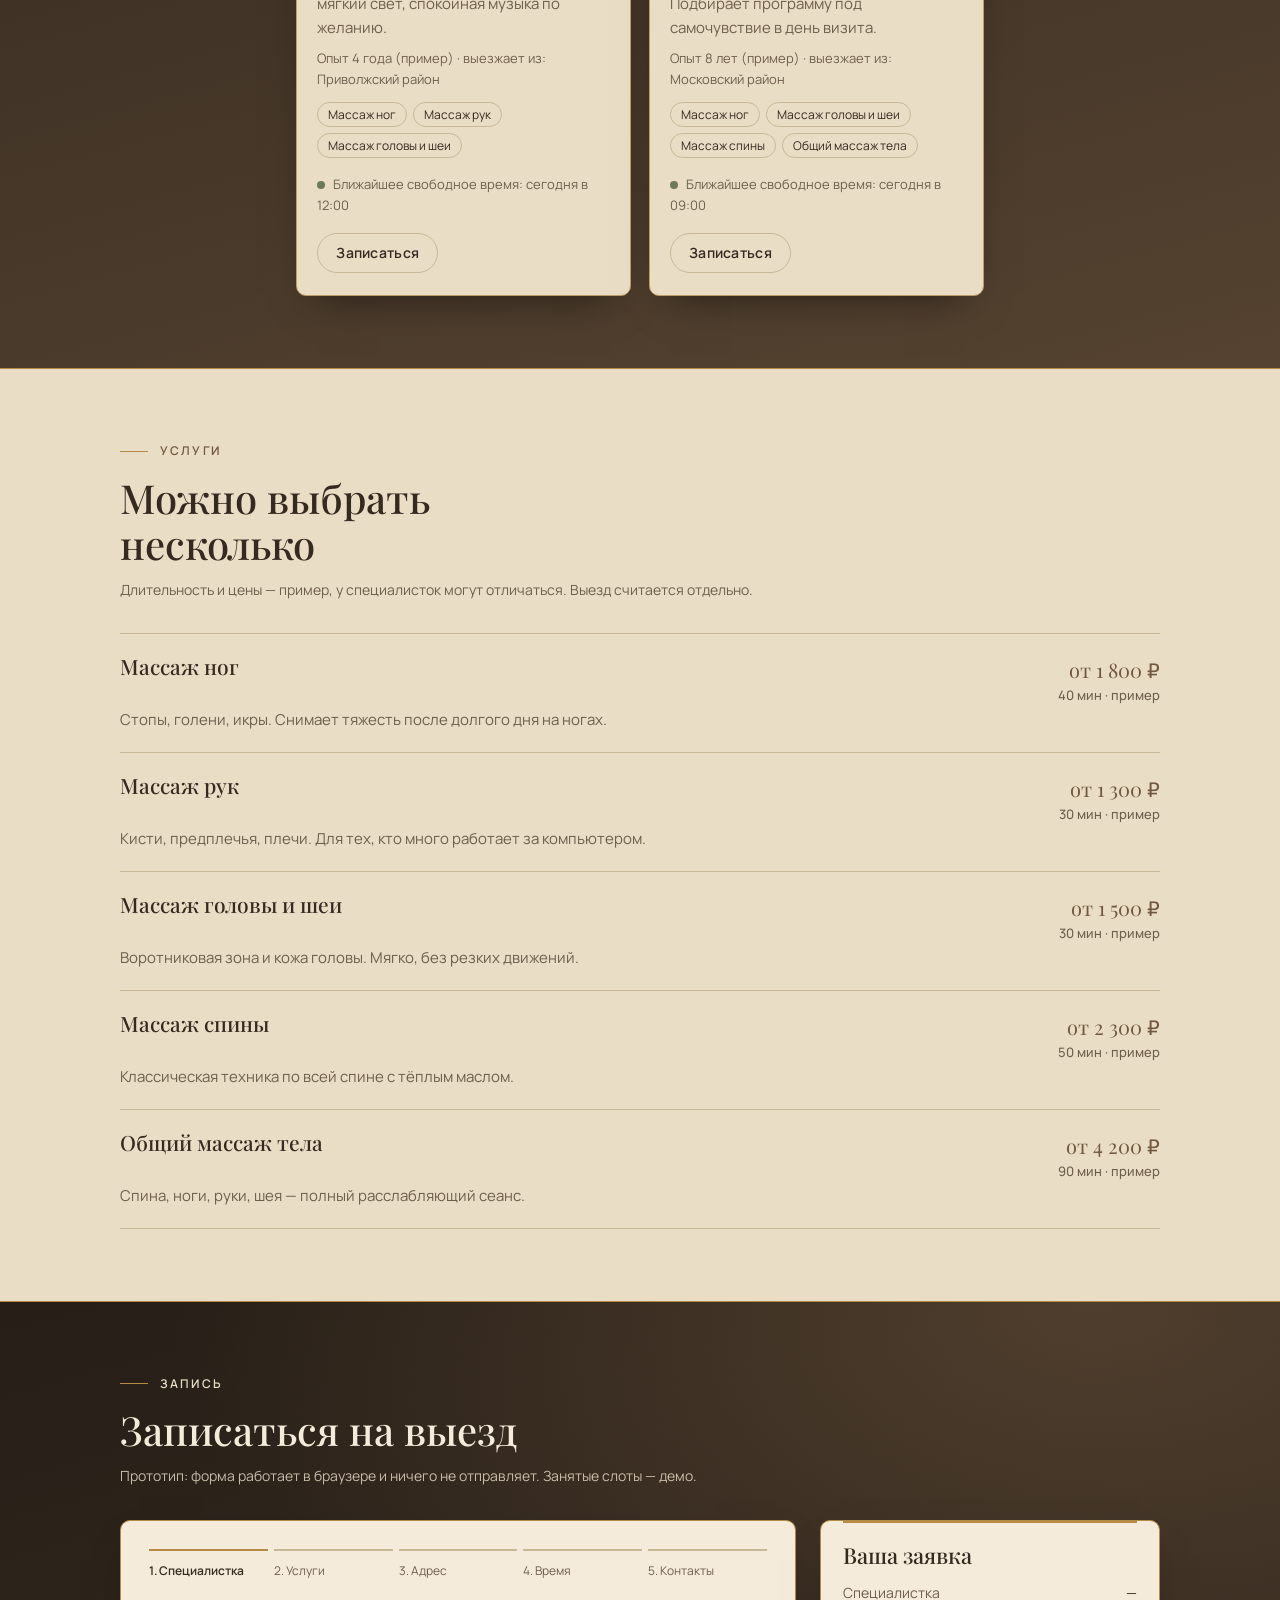
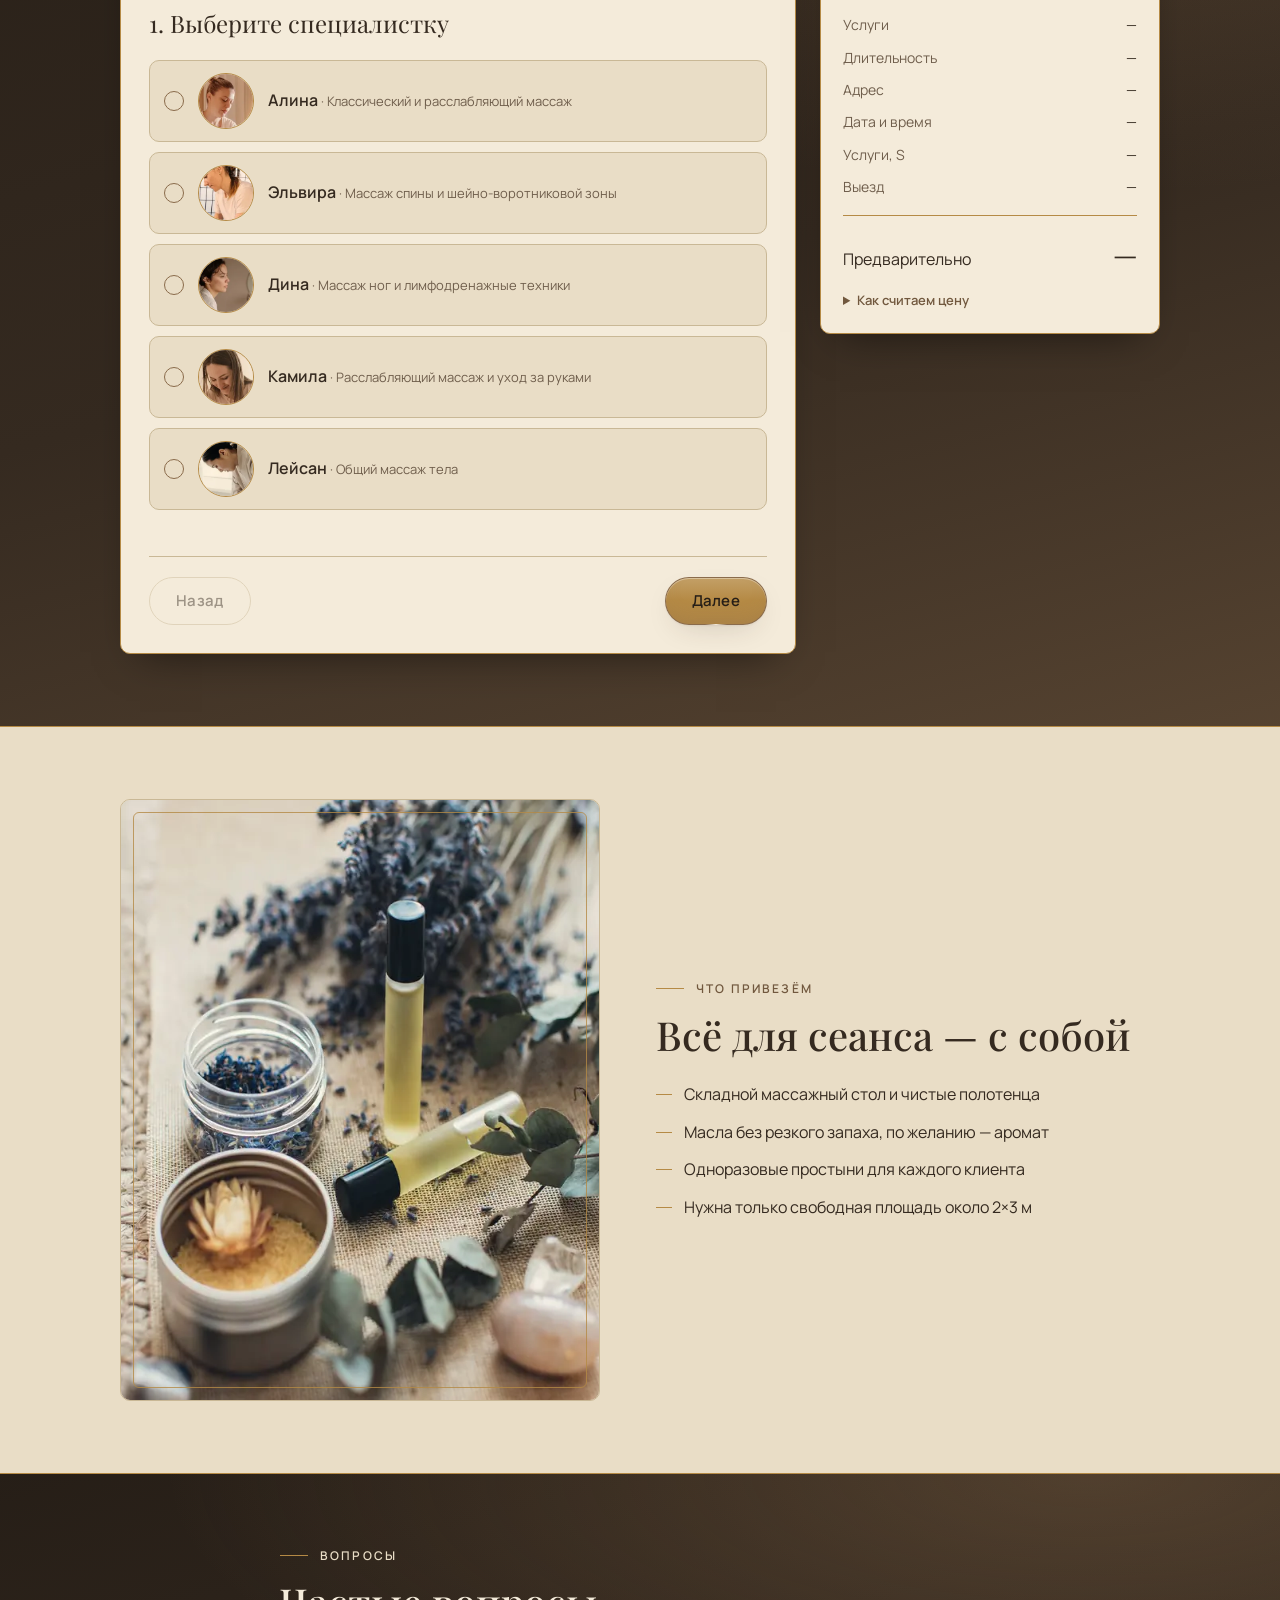
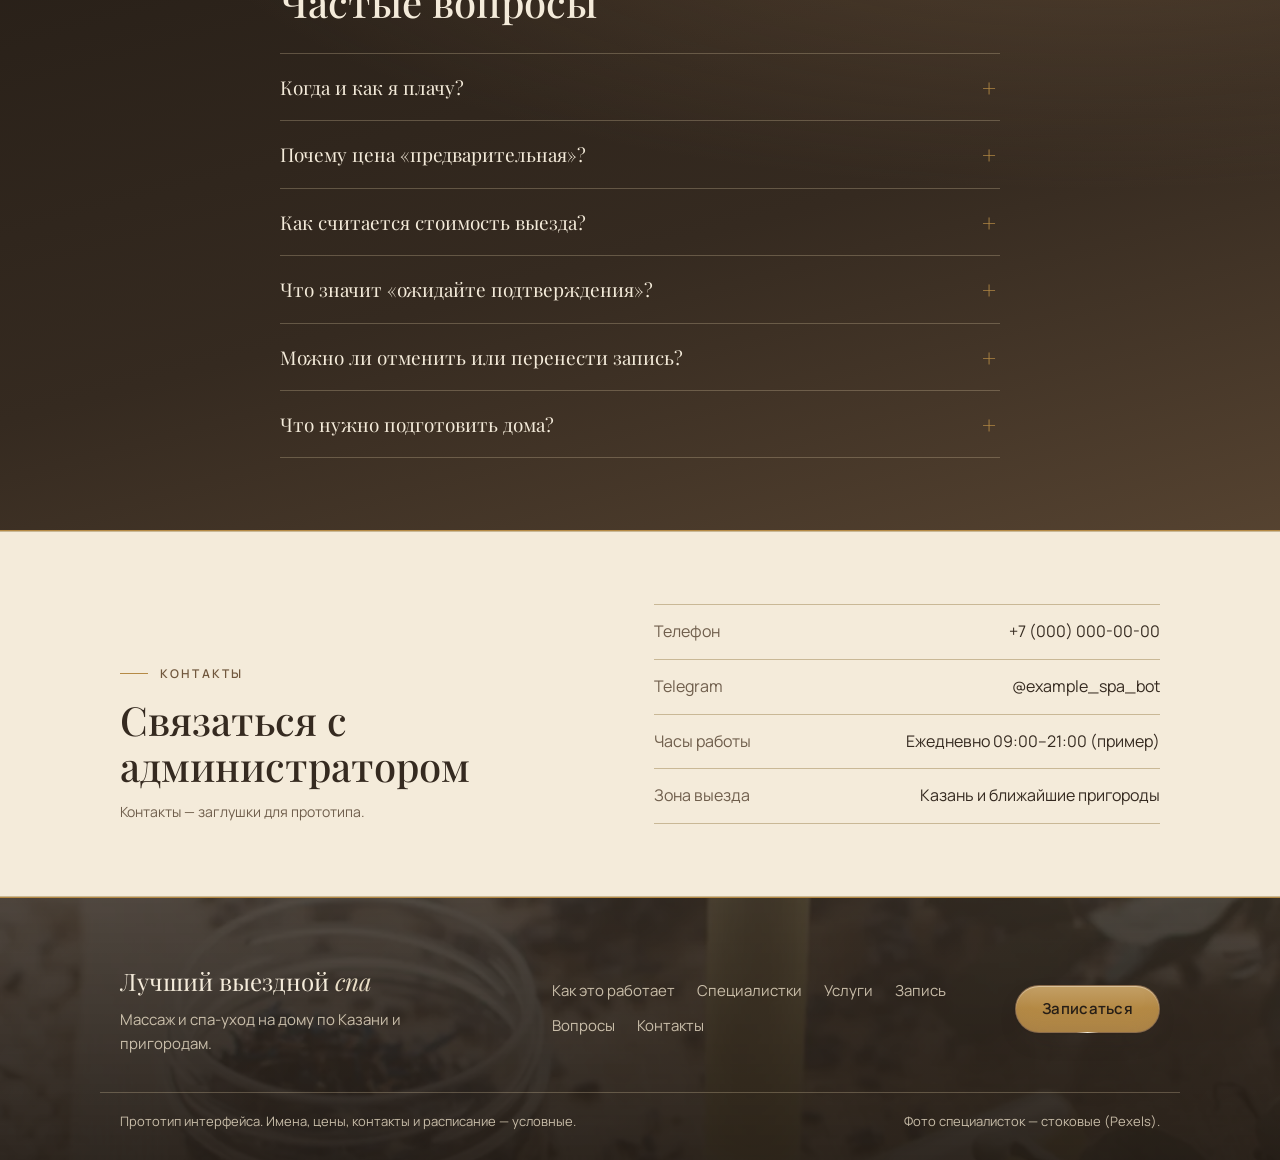
==== commit 67eb02ef: "Правки Алексея: H1 «Лучший выездной спа в Казани», полосы светлая/тёмная, тёмные Специалистки/Запись" ====
--- a/index.html
+++ b/index.html
@@ -3,7 +3,7 @@
 <head>
 <meta charset="utf-8">
 <meta name="viewport" content="width=device-width, initial-scale=1">
-<title>Выездной массаж на дому в Казани — прототип</title>
+<title>Лучший выездной спа в Казани — массаж на дому (прототип)</title>
 <meta name="description" content="Прототип сайта выездного спа в Казани: выбор специалистки, услуги, расчёт стоимости выезда и запись на удобное время.">
 <meta name="robots" content="noindex">
 <meta name="theme-color" content="#E9DDC6">
@@ -20,7 +20,7 @@
 
 <header class="header" id="top">
   <div class="container header__inner">
-    <a class="wordmark" href="#top" aria-label="На главную">Выездной спа <span>Казань</span></a>
+    <a class="wordmark" href="#top" aria-label="Лучший выездной спа в Казани — на главную">Лучший выездной <span>спа</span></a>
     <nav class="nav" aria-label="Основное меню">
       <a href="#how">Как это работает</a>
       <a href="#specialists">Специалистки</a>
@@ -39,8 +39,8 @@
     </picture>
     <div class="hero__shade" aria-hidden="true"></div>
     <div class="container hero__content">
-      <p class="eyebrow eyebrow--light">Выездной массаж · Казань</p>
-      <h1 id="hero-title" class="display">Спа-ритуал у&nbsp;вас дома</h1>
+      <p class="eyebrow eyebrow--light">Массаж и спа-уход на дому</p>
+      <h1 id="hero-title" class="display">Лучший выездной спа в&nbsp;Казани</h1>
       <p class="hero__lead">Профессиональная массажистка приедет к вам со столом, маслами и полотенцами. Выберите специалистку и услуги — стоимость с выездом посчитаем сразу.</p>
       <div class="hero__actions">
         <a class="btn btn--gold btn--shine" href="#booking">Записаться</a>
@@ -69,7 +69,7 @@
     </div>
   </section>
 
-  <section class="section section--surface" id="specialists" aria-labelledby="spec-title">
+  <section class="section section--dark" id="specialists" aria-labelledby="spec-title">
     <div class="container">
       <p class="eyebrow">Специалистки</p>
       <h2 id="spec-title" class="h2">Выберите, кто к вам приедет</h2>
@@ -78,26 +78,6 @@
     </div>
   </section>
 
-  <section class="section ritual" aria-labelledby="ritual-title">
-    <div class="container ritual__inner">
-      <div class="ritual__media">
-        <picture>
-          <source type="image/webp" srcset="images/ritual-600.webp 600w, images/ritual-1200.webp 1200w" sizes="(min-width: 860px) 480px, 100vw">
-          <img src="images/ritual-600.webp" alt="Масла, лаванда и тёплые камни для сеанса" loading="lazy" decoding="async" width="600" height="600">
-        </picture>
-      </div>
-      <div class="ritual__text">
-        <p class="eyebrow">Что привезём</p>
-        <h2 id="ritual-title" class="h2">Всё для сеанса — с собой</h2>
-        <ul class="ticks">
-          <li>Складной массажный стол и чистые полотенца</li>
-          <li>Масла без резкого запаха, по желанию — аромат</li>
-          <li>Одноразовые простыни для каждого клиента</li>
-          <li>Нужна только свободная площадь около 2×3 м</li>
-        </ul>
-      </div>
-    </div>
-  </section>
 
   <section class="section" id="services" aria-labelledby="svc-title">
     <div class="container">
@@ -108,7 +88,7 @@
     </div>
   </section>
 
-  <section class="section section--surface" id="booking" aria-labelledby="book-title">
+  <section class="section section--dark" id="booking" aria-labelledby="book-title">
     <div class="container">
       <p class="eyebrow">Запись</p>
       <h2 id="book-title" class="h2">Записаться на выезд</h2>
@@ -116,6 +96,7 @@
 
       <div class="booking">
         <form class="wizard" id="wizard" novalidate>
+          <div class="picked" id="picked" aria-live="polite" hidden></div>
           <ol class="progress" id="progress" aria-label="Шаги записи">
             <li data-step="1">Специалистка</li><li data-step="2">Услуги</li><li data-step="3">Адрес</li><li data-step="4">Время</li><li data-step="5">Контакты</li>
           </ol>
@@ -188,7 +169,28 @@
     </div>
   </section>
 
-  <section class="section" id="faq" aria-labelledby="faq-title">
+  <section class="section ritual" aria-labelledby="ritual-title">
+    <div class="container ritual__inner">
+      <div class="ritual__media">
+        <picture>
+          <source type="image/webp" srcset="images/ritual-600.webp 600w, images/ritual-1200.webp 1200w" sizes="(min-width: 860px) 480px, 100vw">
+          <img src="images/ritual-600.webp" alt="Масла, лаванда и тёплые камни для сеанса" loading="lazy" decoding="async" width="600" height="600">
+        </picture>
+      </div>
+      <div class="ritual__text">
+        <p class="eyebrow">Что привезём</p>
+        <h2 id="ritual-title" class="h2">Всё для сеанса — с собой</h2>
+        <ul class="ticks">
+          <li>Складной массажный стол и чистые полотенца</li>
+          <li>Масла без резкого запаха, по желанию — аромат</li>
+          <li>Одноразовые простыни для каждого клиента</li>
+          <li>Нужна только свободная площадь около 2×3 м</li>
+        </ul>
+      </div>
+    </div>
+  </section>
+
+  <section class="section section--dark" id="faq" aria-labelledby="faq-title">
     <div class="container container--narrow">
       <p class="eyebrow">Вопросы</p>
       <h2 id="faq-title" class="h2">Частые вопросы</h2>
@@ -220,10 +222,21 @@
   </section>
 </main>
 
-<footer class="footer">
+<footer class="footer" id="footer">
+  <div class="footer__bg" aria-hidden="true"></div>
   <div class="container footer__inner">
-    <span>Выездной спа · Казань</span>
-    <span class="muted">Прототип интерфейса. Все данные условные.</span>
+    <div class="footer__brand">
+      <span class="wordmark wordmark--light">Лучший выездной <span>спа</span></span>
+      <p>Массаж и спа-уход на дому по Казани и пригородам.</p>
+    </div>
+    <nav class="footer__nav" aria-label="Разделы">
+      <a href="#how">Как это работает</a><a href="#specialists">Специалистки</a><a href="#services">Услуги</a><a href="#booking">Запись</a><a href="#faq">Вопросы</a><a href="#contacts">Контакты</a>
+    </nav>
+    <a class="btn btn--gold btn--shine" href="#booking">Записаться</a>
+  </div>
+  <div class="container footer__bottom">
+    <span>Прототип интерфейса. Имена, цены, контакты и расписание — условные.</span>
+    <span>Фото специалисток — стоковые (Pexels).</span>
   </div>
 </footer>
 
--- a/css/style.css
+++ b/css/style.css
@@ -261,3 +261,74 @@
 .wizard__total{margin-top:16px;display:flex;justify-content:space-between;align-items:baseline;font-size:14px;color:var(--muted)}
 .wizard__total strong{font-family:var(--serif);font-size:22px;font-weight:500;color:var(--text)}
 @media(min-width:960px){.wizard__total{display:none}}
+
+/* ===== v2: полосы светлая/тёмная, тёмные секции, аватарки, подвал ===== */
+:root{
+  --dark-1:color-mix(in srgb,var(--text) 72%,#000);   /* тёмный оттенок text */
+  --dark-2:var(--text);
+  --dark-3:color-mix(in srgb,var(--text) 62%,var(--accent)); /* text → accent */
+  --on-dark:var(--surface);
+  --on-dark-muted:rgba(233,221,198,.82);
+  --line-dark:rgba(201,184,150,.32);
+}
+.section--dark{
+  background:
+    radial-gradient(120% 80% at 85% 0%,color-mix(in srgb,var(--accent) 38%,transparent) 0%,transparent 60%),
+    linear-gradient(165deg,var(--dark-1) 0%,var(--dark-2) 55%,var(--dark-3) 100%);
+  color:var(--on-dark);
+  border-top:var(--bw) solid var(--primary);border-bottom:var(--bw) solid var(--primary);
+}
+.section--dark .eyebrow{color:var(--bg)}
+.section--dark .note{color:var(--on-dark-muted)}
+.section--dark .h2{color:var(--on-dark)}
+/* светлые карточки/формы внутри тёмных секций остаются тёмным текстом */
+.section--dark .spec,.section--dark .wizard,.section--dark .summary{color:var(--text)}
+.section--dark .spec{border-color:color-mix(in srgb,var(--primary) 60%,var(--border));box-shadow:0 18px 40px -20px rgba(0,0,0,.55)}
+.section--dark .wizard,.section--dark .summary{background:var(--surface);border-color:var(--primary);box-shadow:0 18px 40px -20px rgba(0,0,0,.55)}
+.section--dark .wizard .choice,.section--dark .wizard input[type=text],.section--dark .wizard input[type=tel],.section--dark .wizard textarea,.section--dark .day,.section--dark .slot:not(:disabled),.section--dark .distance__card{background:var(--bg)}
+.section--dark .summary__total{border-top-color:var(--primary)}
+/* FAQ на тёмном */
+.section--dark .faq{border-top-color:var(--line-dark)}
+.section--dark .faq details{border-bottom-color:var(--line-dark)}
+.section--dark .faq summary{color:var(--on-dark)}
+.section--dark .faq details p{color:var(--on-dark-muted)}
+/* сетка 5 карточек: неполный ряд по центру */
+.spec-grid{display:flex;flex-wrap:wrap;justify-content:center}
+.spec-grid>.spec{flex:0 1 100%}
+@media(min-width:600px){.spec-grid>.spec{flex-basis:calc((100% - 18px)/2)}}
+@media(min-width:960px){.spec-grid>.spec{flex-basis:calc((100% - 36px)/3)}}
+/* выбранная специалистка: имя + аватарка */
+.who{display:inline-flex;align-items:center;gap:8px;vertical-align:middle}
+.who img{width:32px;height:32px;border-radius:50%;object-fit:cover;border:var(--bw) solid var(--primary);flex:none}
+.summary__list dd .who{justify-content:flex-end}
+.picked{display:flex;align-items:center;gap:12px;margin:-4px 0 18px;padding:10px 12px;border:var(--bw) solid var(--border);border-radius:var(--radius-card);background:var(--bg)}
+.picked[hidden]{display:none}
+.picked img{width:48px;height:48px;border-radius:50%;object-fit:cover;border:var(--bw) solid var(--primary);flex:none}
+.picked__txt{flex:1;min-width:0;font-size:14px;color:var(--muted);line-height:1.35}
+.picked__txt b{display:block;font-family:var(--serif);font-weight:500;font-size:19px;color:var(--text)}
+.picked button{font:600 13px var(--sans);color:var(--accent);background:none;border:0;border-bottom:var(--bw) solid var(--primary);padding:2px 0;cursor:pointer}
+.choice__img{width:56px;height:56px;border-color:var(--primary)}
+/* подвал: тёмный, с затемнённой картинкой */
+.footer{position:relative;overflow:hidden;color:var(--on-dark);padding:64px 0 28px;background:var(--dark-1);border-top:var(--bw) solid var(--primary);font-size:15px}
+.footer__bg{position:absolute;inset:0;background:linear-gradient(180deg,rgba(53,42,32,.86) 0%,rgba(36,28,21,.95) 100%);}
+.footer.is-bg .footer__bg{background:linear-gradient(180deg,rgba(53,42,32,.84) 0%,rgba(36,28,21,.94) 100%),url("../images/footer-bg-1200.webp") center/cover no-repeat}
+.footer__inner{position:relative;display:grid;gap:28px;border-top:0;padding-top:0;align-items:start}
+@media(min-width:860px){.footer__inner{grid-template-columns:1.3fr 1.4fr auto;align-items:center}}
+.wordmark--light{color:var(--on-dark);font-size:24px}
+.wordmark--light span{color:var(--bg)}
+.footer__brand p{margin-top:8px;color:var(--on-dark-muted);max-width:34ch}
+.footer__nav{display:flex;flex-wrap:wrap;gap:10px 22px}
+.footer__nav a{color:var(--on-dark-muted);text-decoration:none;border-bottom:var(--bw) solid transparent}
+.footer__nav a:hover{color:var(--on-dark);border-bottom-color:var(--primary)}
+.footer__bottom{position:relative;display:flex;flex-wrap:wrap;justify-content:space-between;gap:8px;margin-top:36px;padding-top:18px;border-top:var(--bw) solid var(--line-dark);font-size:13px;color:var(--on-dark-muted)}
+.footer :focus-visible,.section--dark .faq :focus-visible{outline-color:var(--bg)}
+.display{max-width:14ch}
+/* контраст AA: мелкий текст акцентом — тёмный оттенок accent; текст на золоте — тёмный оттенок text */
+:root{--accent-ink:color-mix(in srgb,var(--accent) 70%,var(--text))}
+.eyebrow,.spec__role,.error,.formula summary,.svc__price,.choice__price,.picked button,.step__n{color:var(--accent-ink)}
+.spec__next{color:var(--muted)}
+.spec__next::before{content:"";display:inline-block;width:8px;height:8px;border-radius:50%;background:var(--accent2);margin-right:8px;vertical-align:middle}
+.btn--gold{color:var(--dark-1)}
+.section--dark .eyebrow{color:var(--bg)}
+.hero .eyebrow--light{color:var(--bg)}
+@media(max-width:619px){.progress li{min-width:0;white-space:nowrap}.progress li:not(.is-current){font-size:0;flex:0 0 34px}.progress li:not(.is-current)::before{font-size:12px;content:counter(p)}.progress li.is-current{flex:1}}
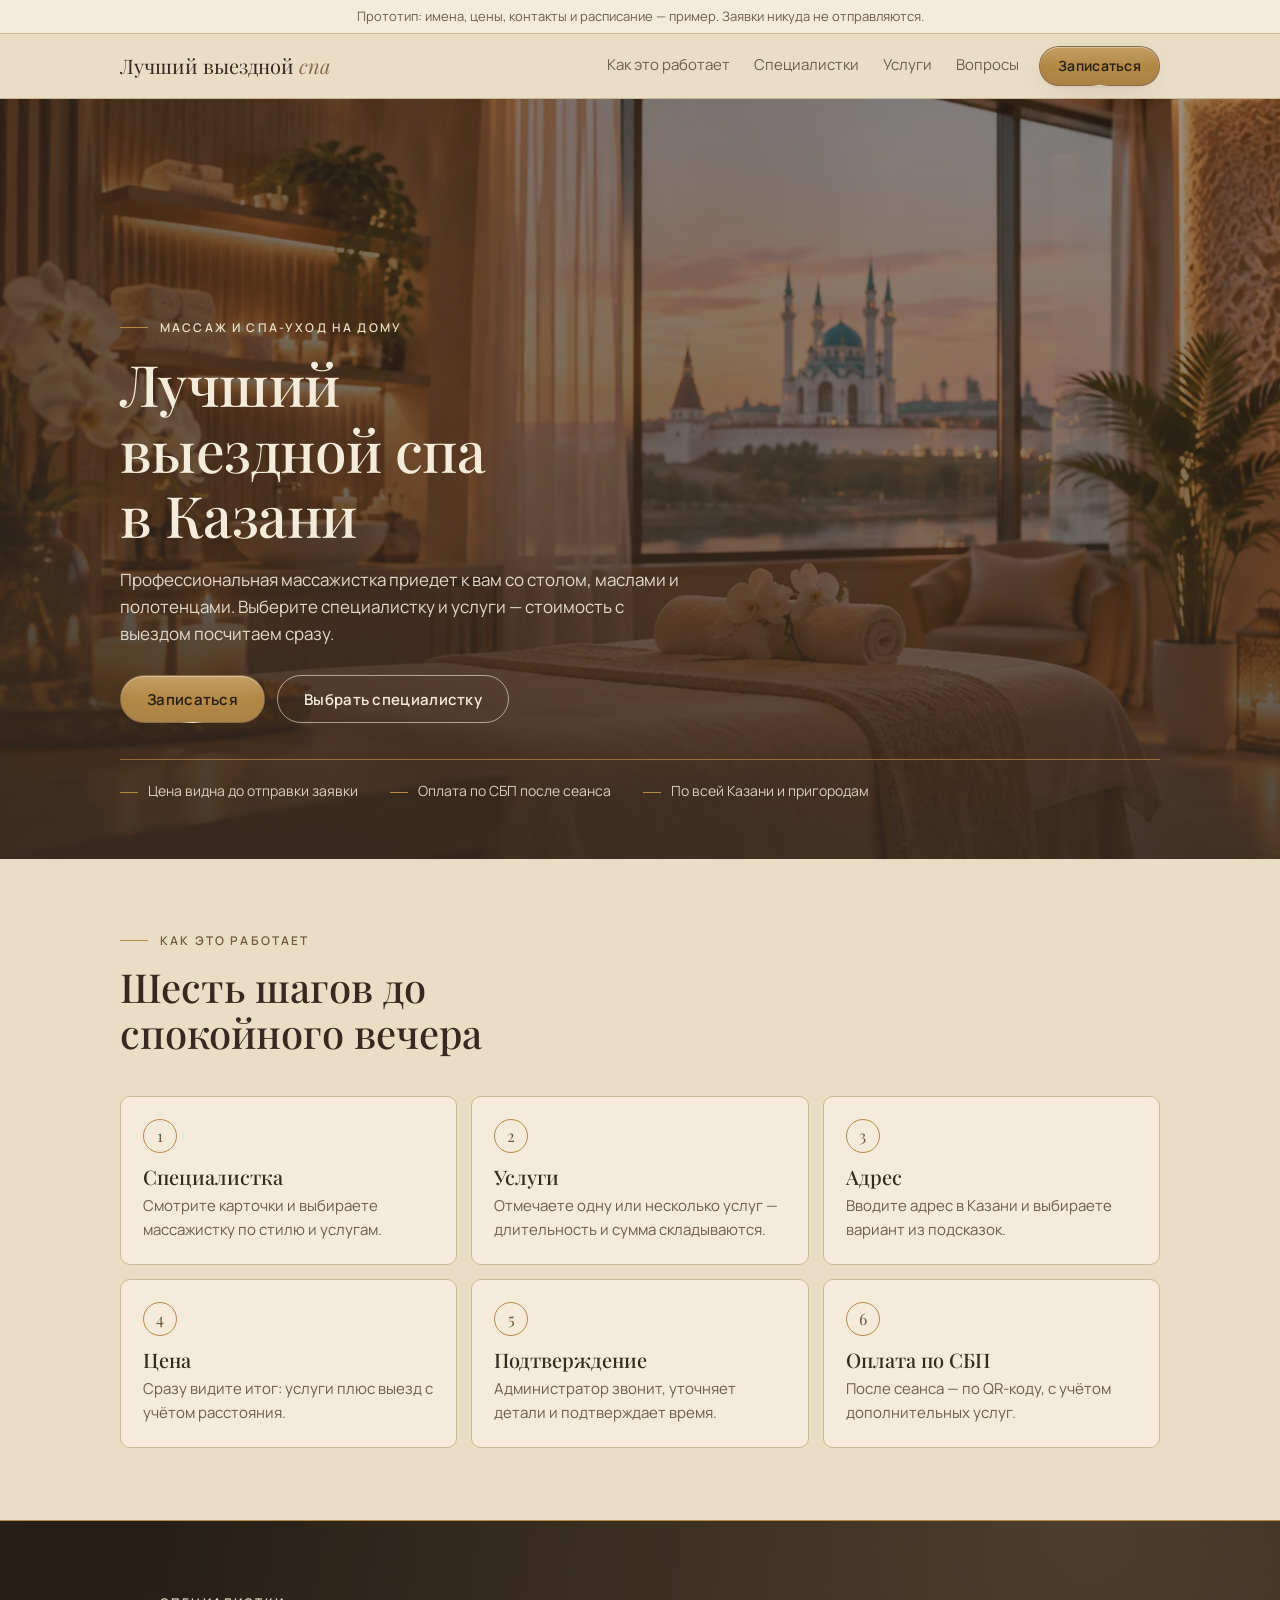
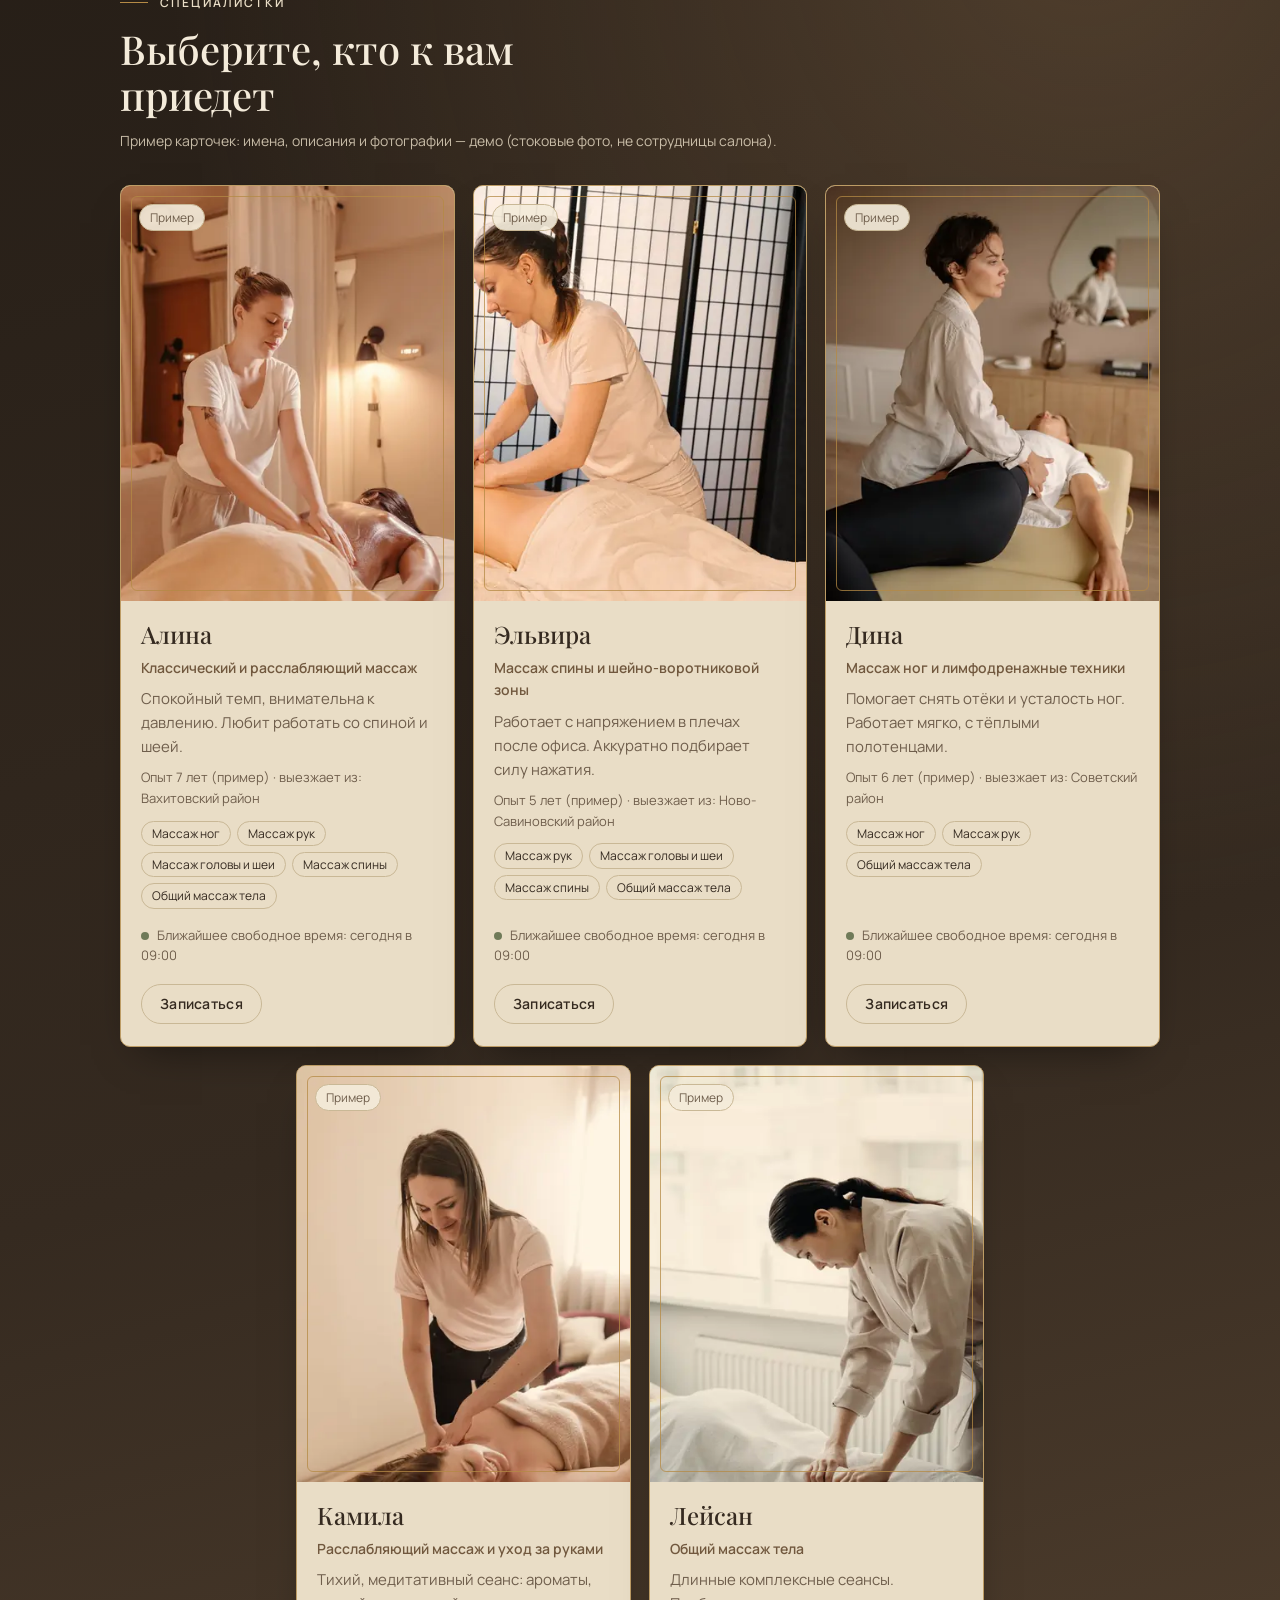
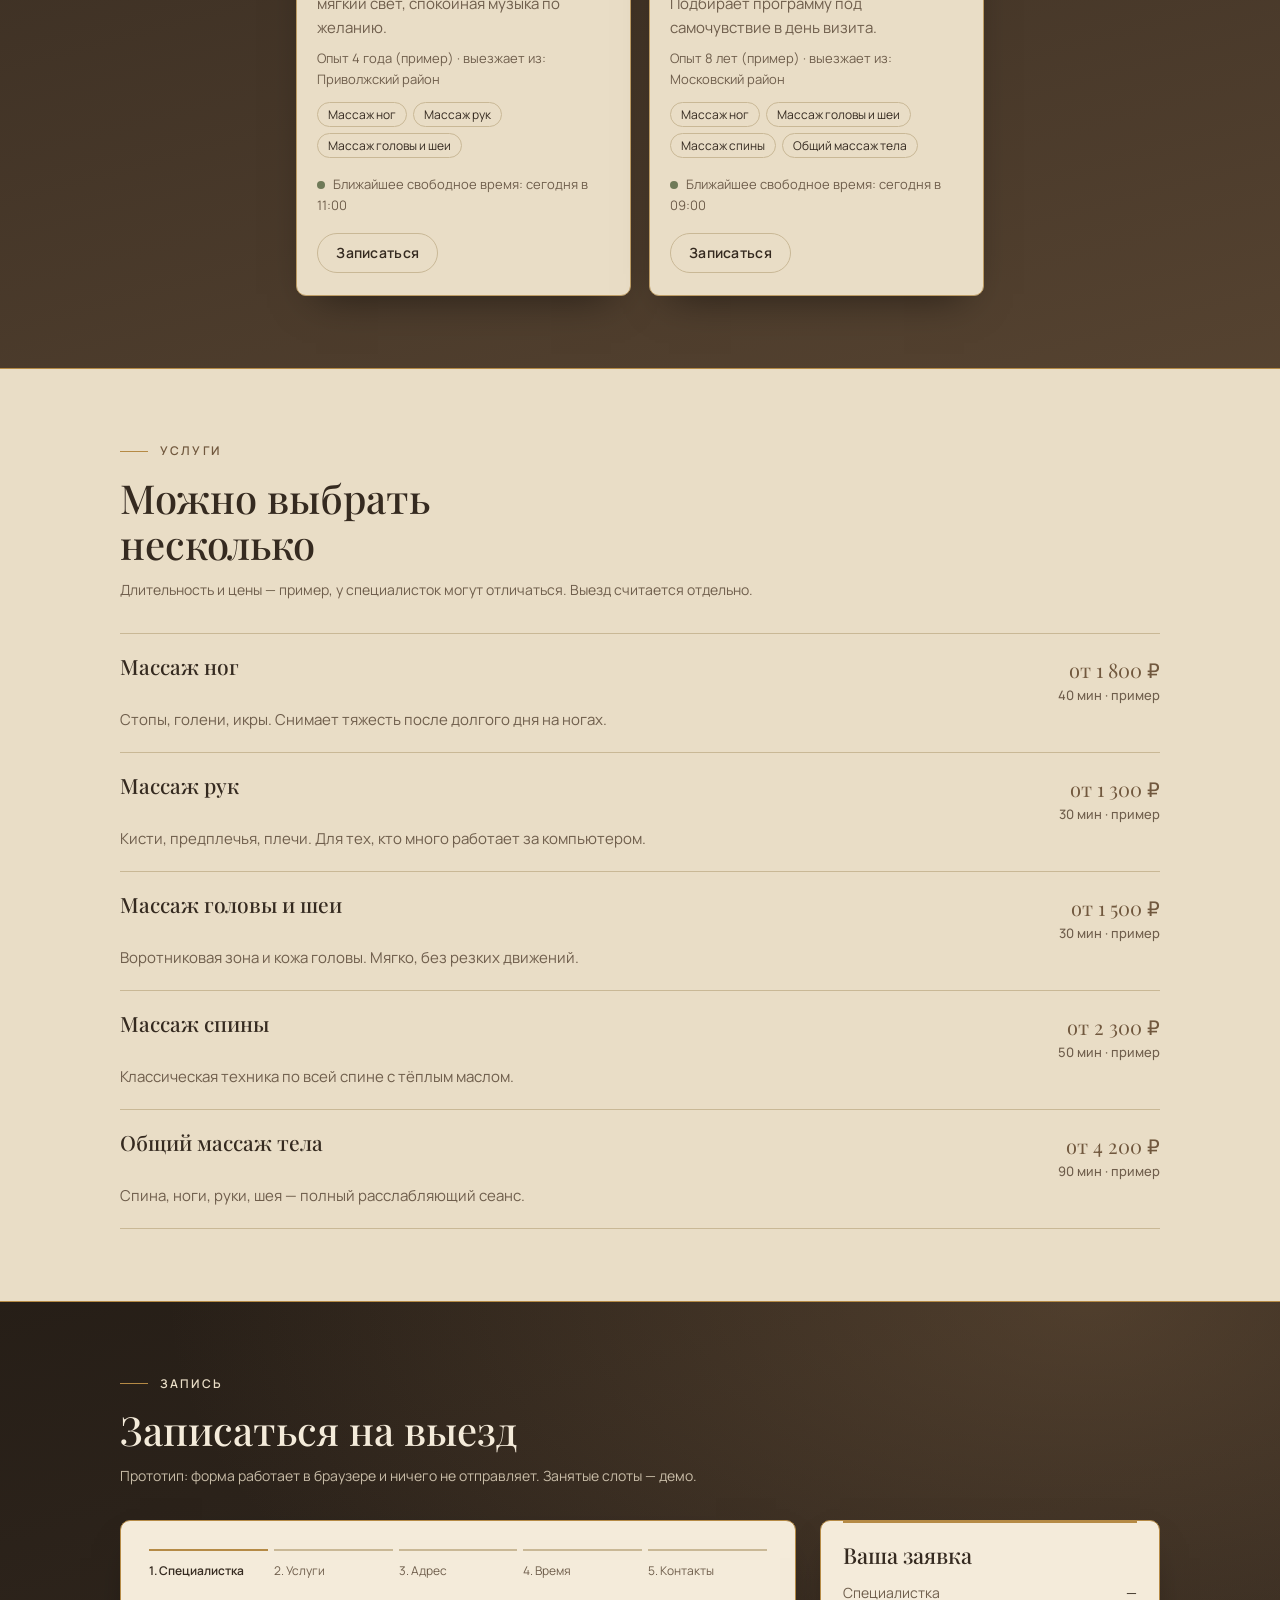
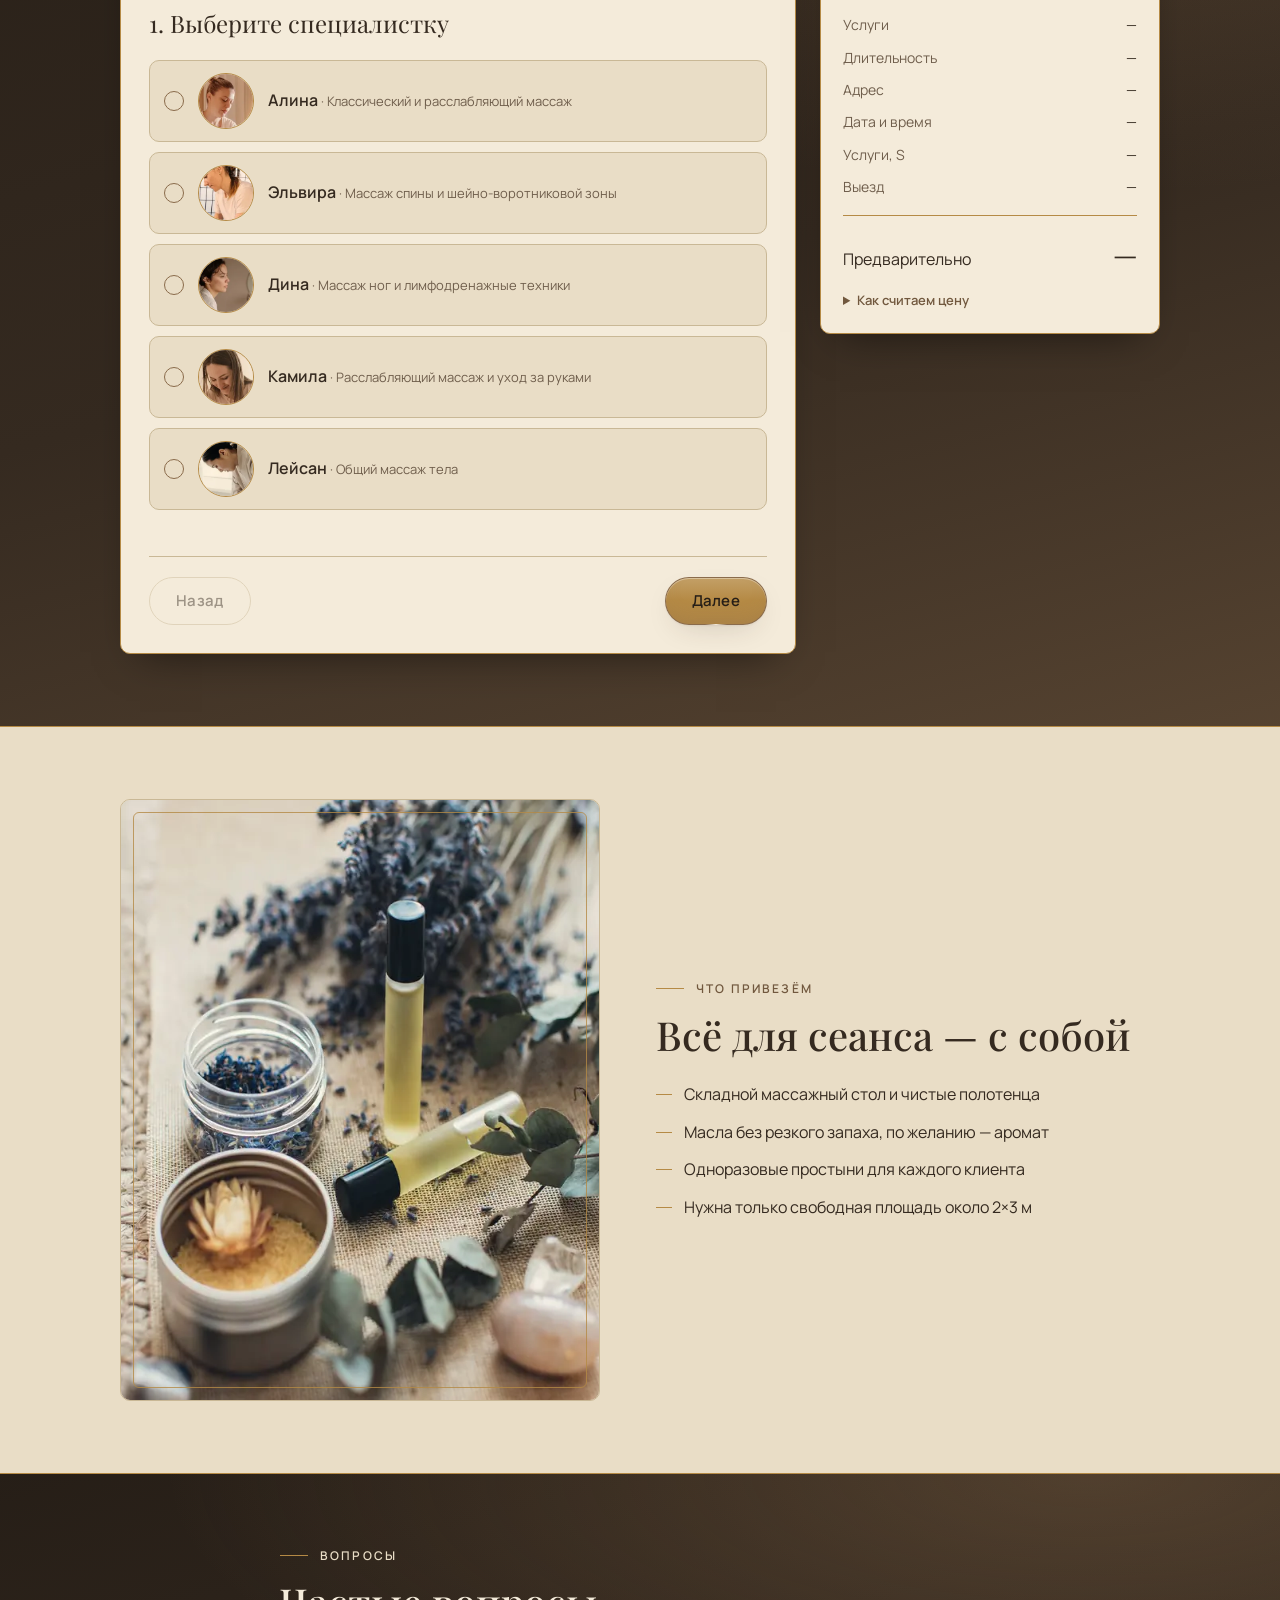
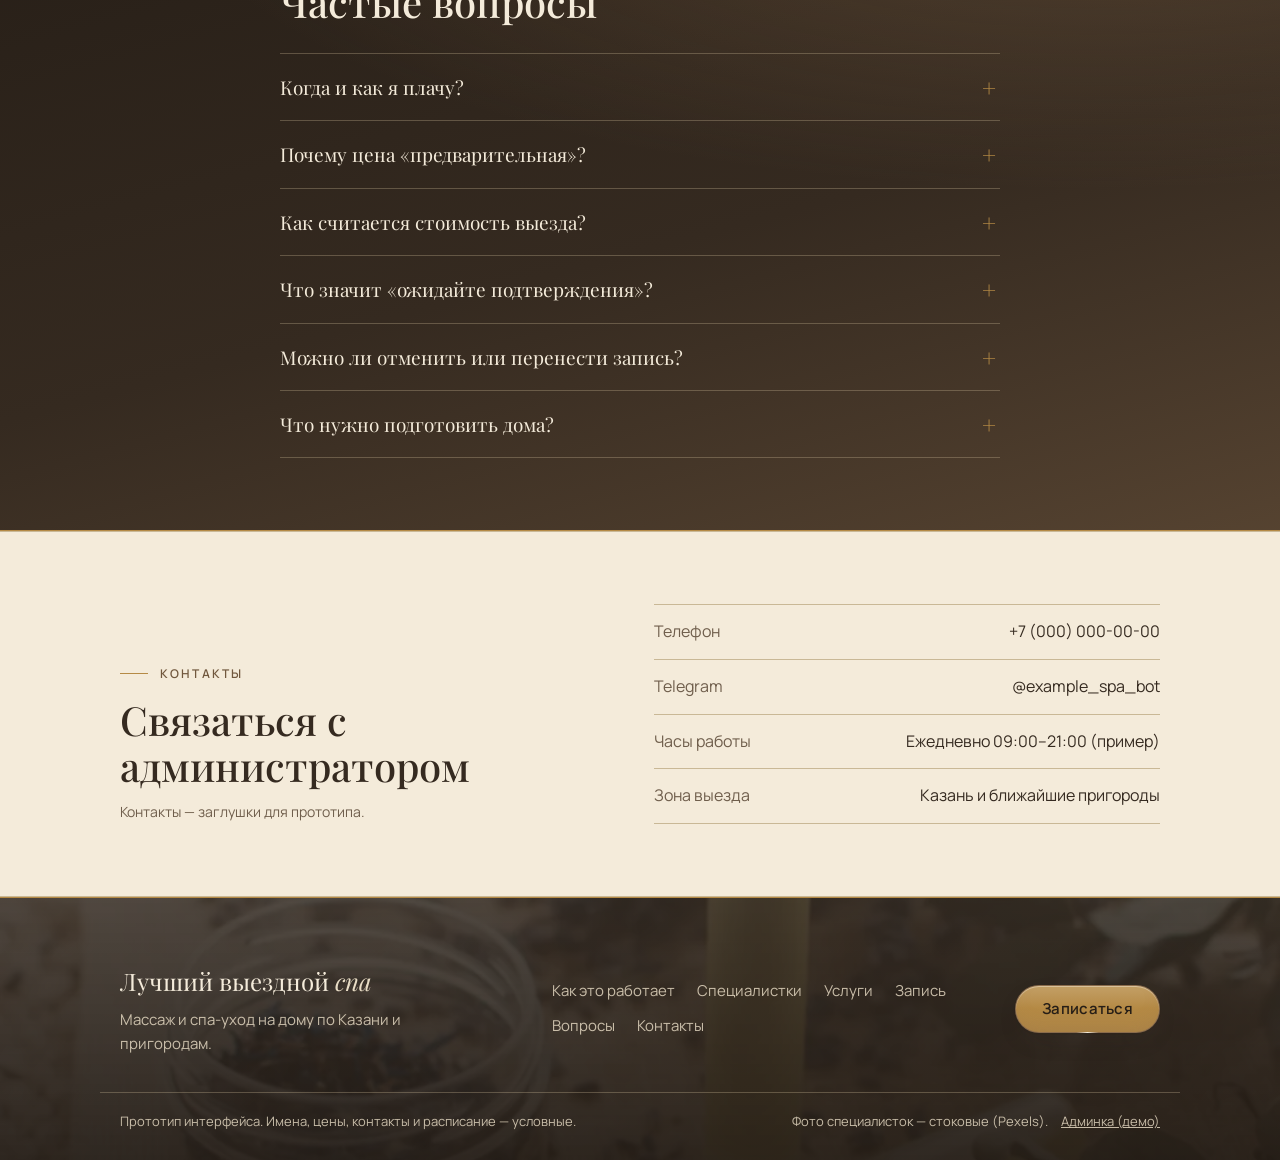
==== commit ea55802c: "Демо-админка /admin/: заявки со статусами и таймером HOLD, карточка с расчётом и QR СБП, календарь с" ====
--- a/index.html
+++ b/index.html
@@ -212,7 +212,7 @@
         <h2 id="ct-title" class="h2">Связаться с администратором</h2>
         <p class="note">Контакты — заглушки для прототипа.</p>
       </div>
-      <dl class="contacts__list">
+      <dl class="contacts__list" id="contactsList">
         <div><dt>Телефон</dt><dd>+7 (000) 000-00-00</dd></div>
         <div><dt>Telegram</dt><dd>@example_spa_bot</dd></div>
         <div><dt>Часы работы</dt><dd>Ежедневно 09:00–21:00 (пример)</dd></div>
@@ -236,7 +236,7 @@
   </div>
   <div class="container footer__bottom">
     <span>Прототип интерфейса. Имена, цены, контакты и расписание — условные.</span>
-    <span>Фото специалисток — стоковые (Pexels).</span>
+    <span>Фото специалисток — стоковые (Pexels). <a class="footer__admin" href="admin/">Админка (демо)</a></span>
   </div>
 </footer>
 
@@ -258,6 +258,7 @@
 
 <script src="js/config.js"></script>
 <script src="js/data.js"></script>
+<script src="js/store.js"></script>
 <script src="js/app.js"></script>
 </body>
 </html>
--- a/css/style.css
+++ b/css/style.css
@@ -332,3 +332,5 @@
 .section--dark .eyebrow{color:var(--bg)}
 .hero .eyebrow--light{color:var(--bg)}
 @media(max-width:619px){.progress li{min-width:0;white-space:nowrap}.progress li:not(.is-current){font-size:0;flex:0 0 34px}.progress li:not(.is-current)::before{font-size:12px;content:counter(p)}.progress li.is-current{flex:1}}
+.footer__admin{color:var(--on-dark-muted);margin-left:10px}
+.ph-photo{width:100%;height:100%;display:grid;place-items:center;font:500 72px var(--serif);color:var(--accent-ink);background:var(--bg)}
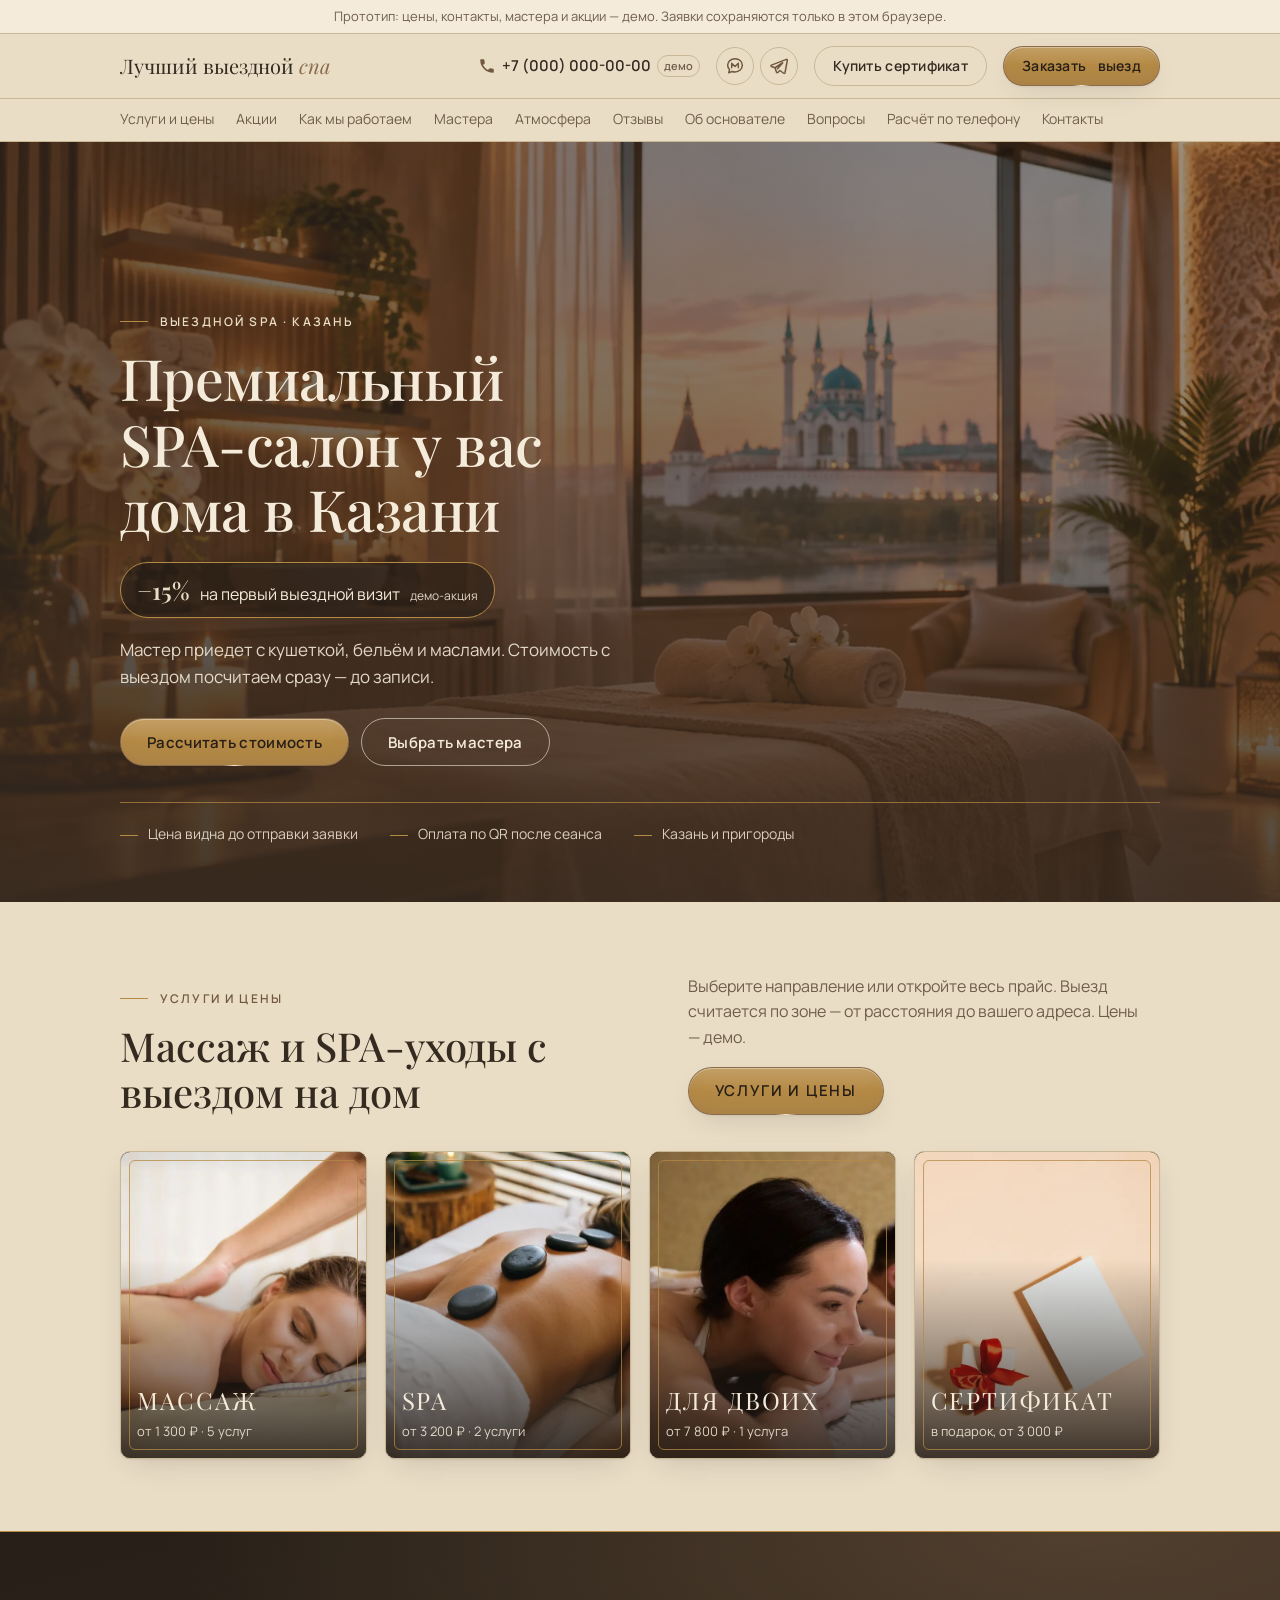
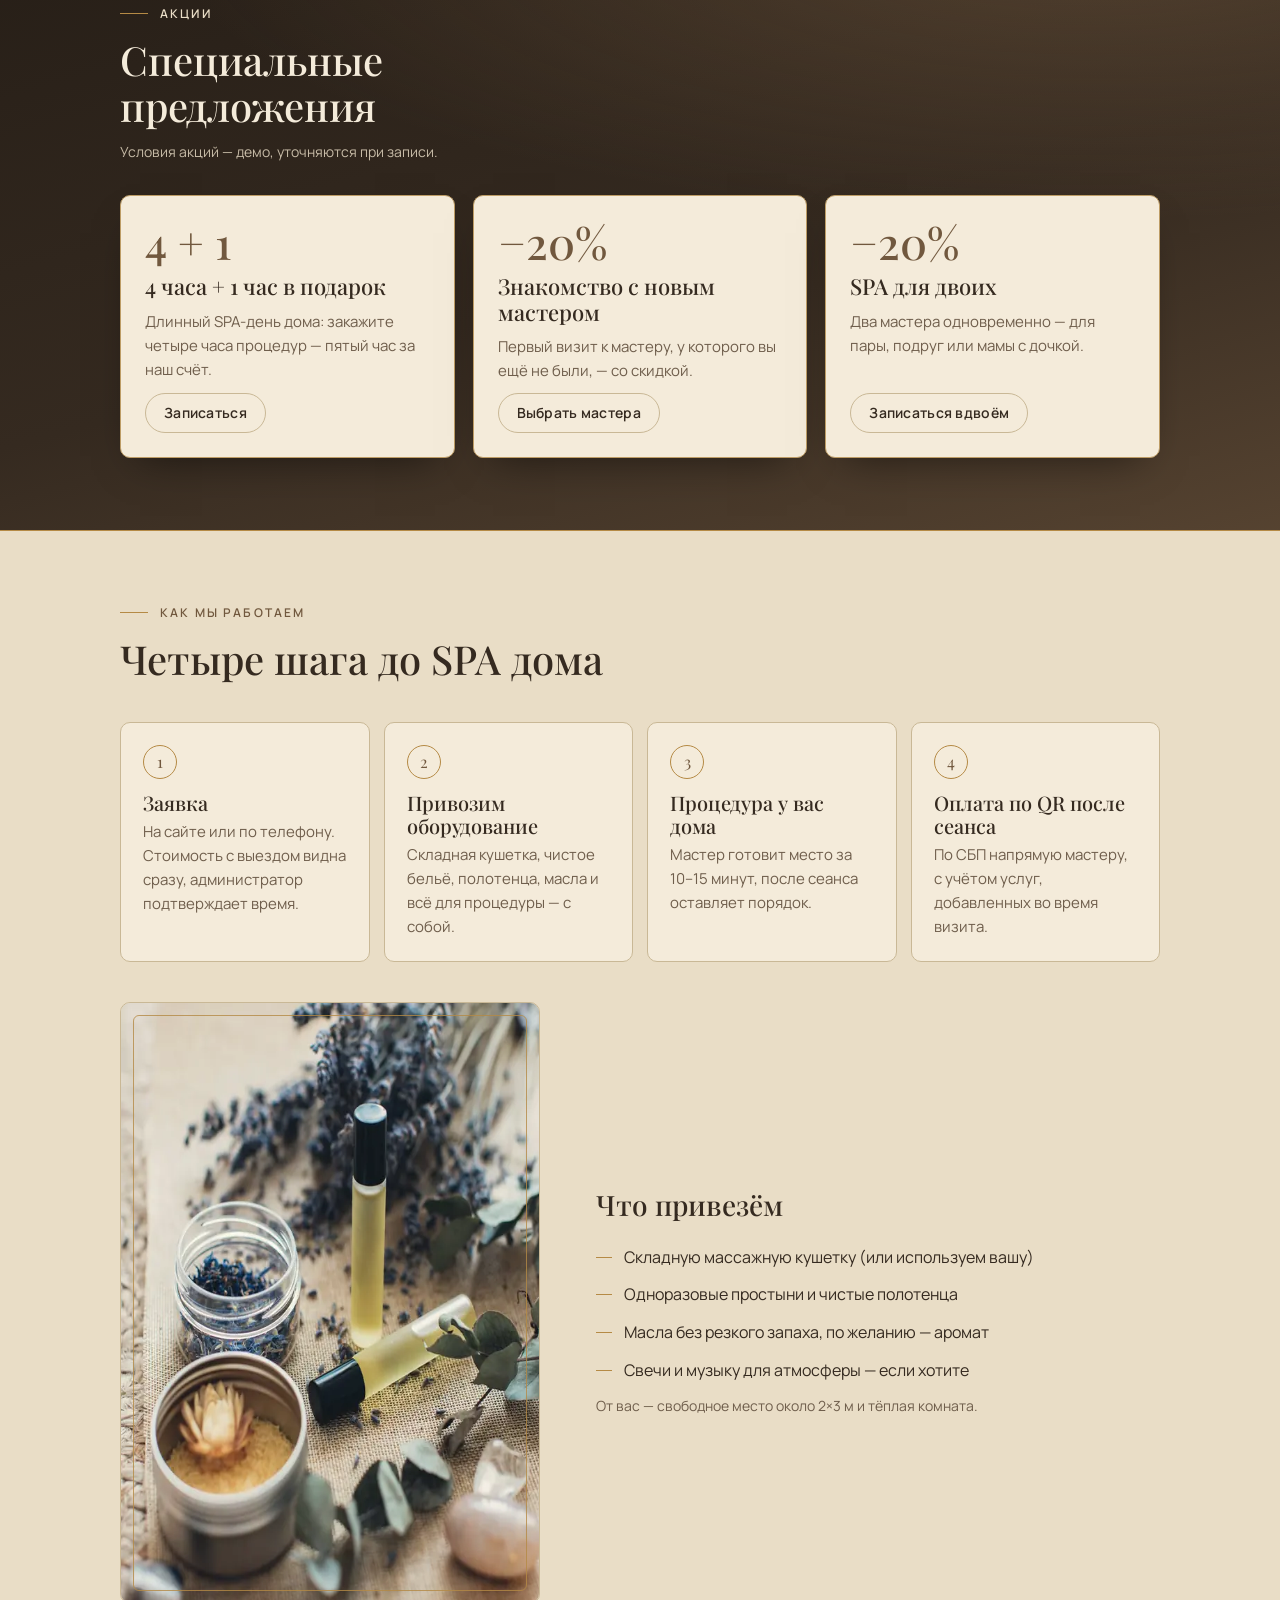
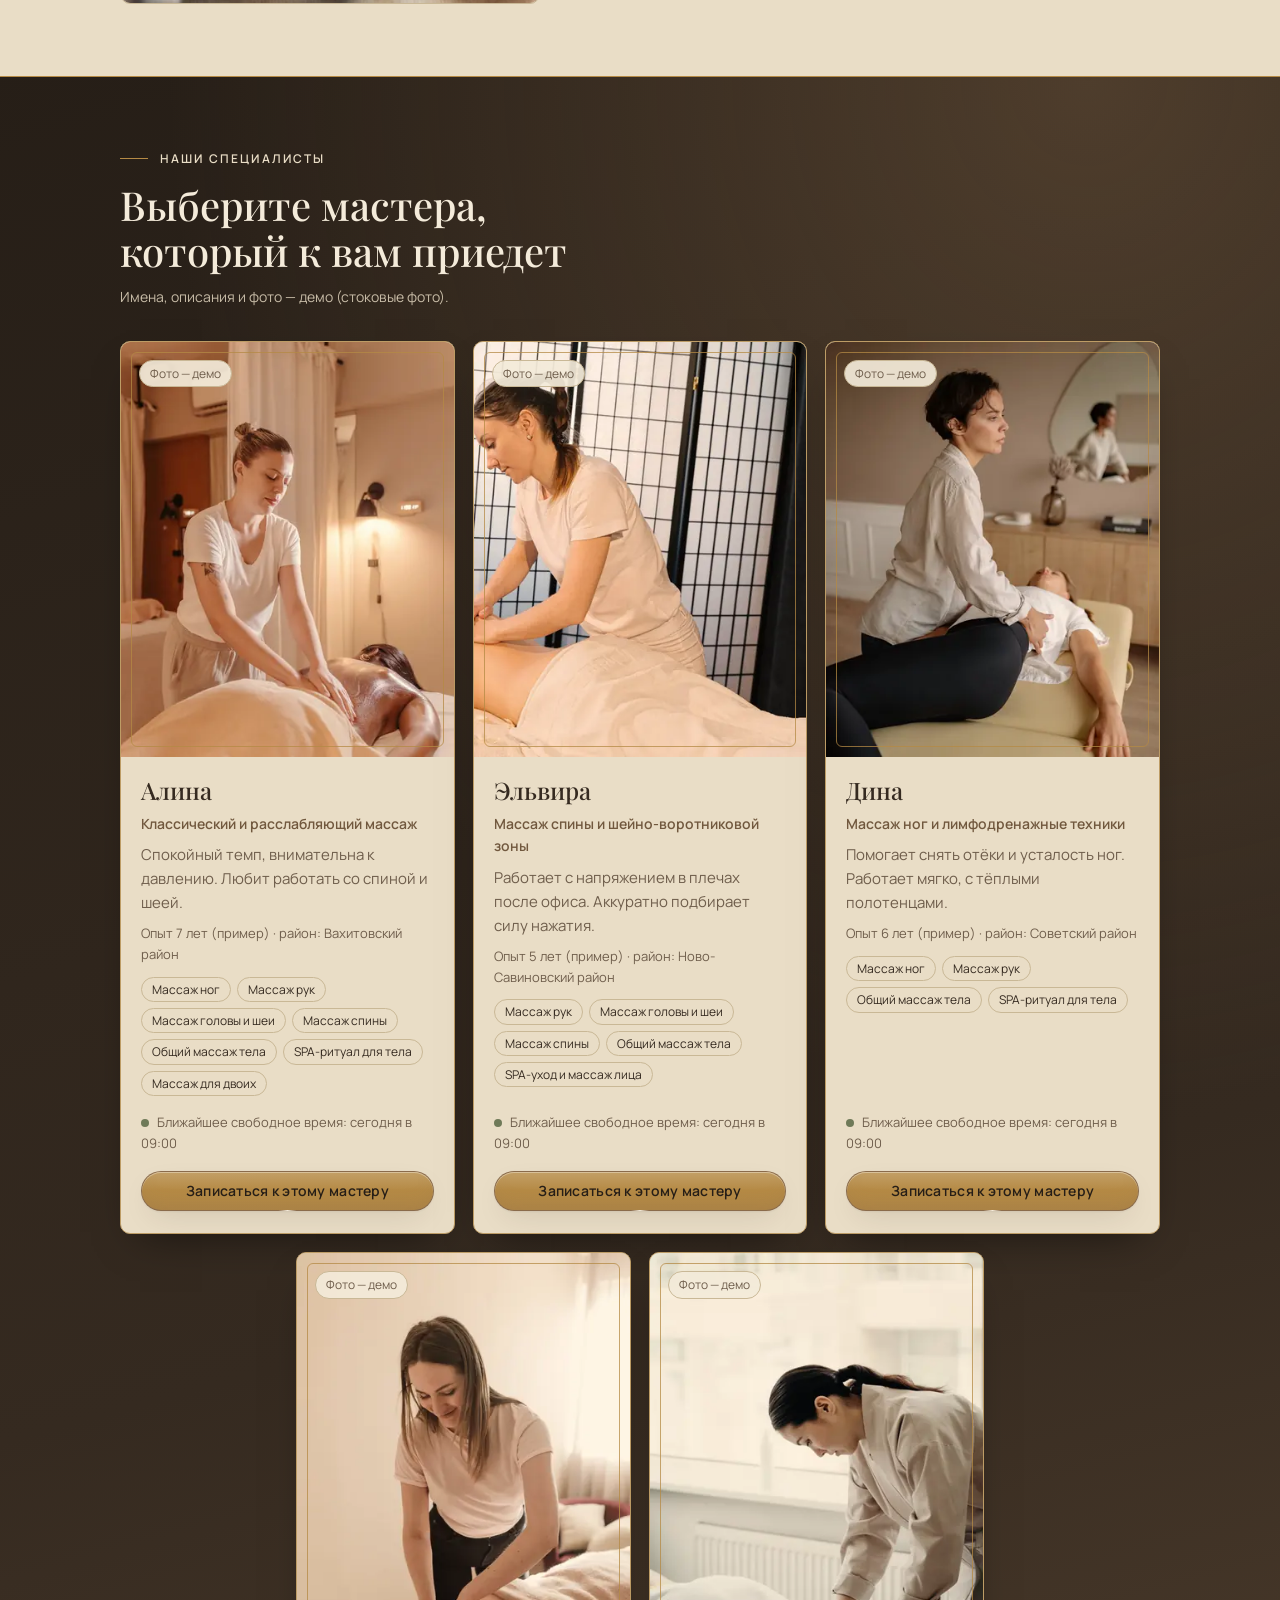
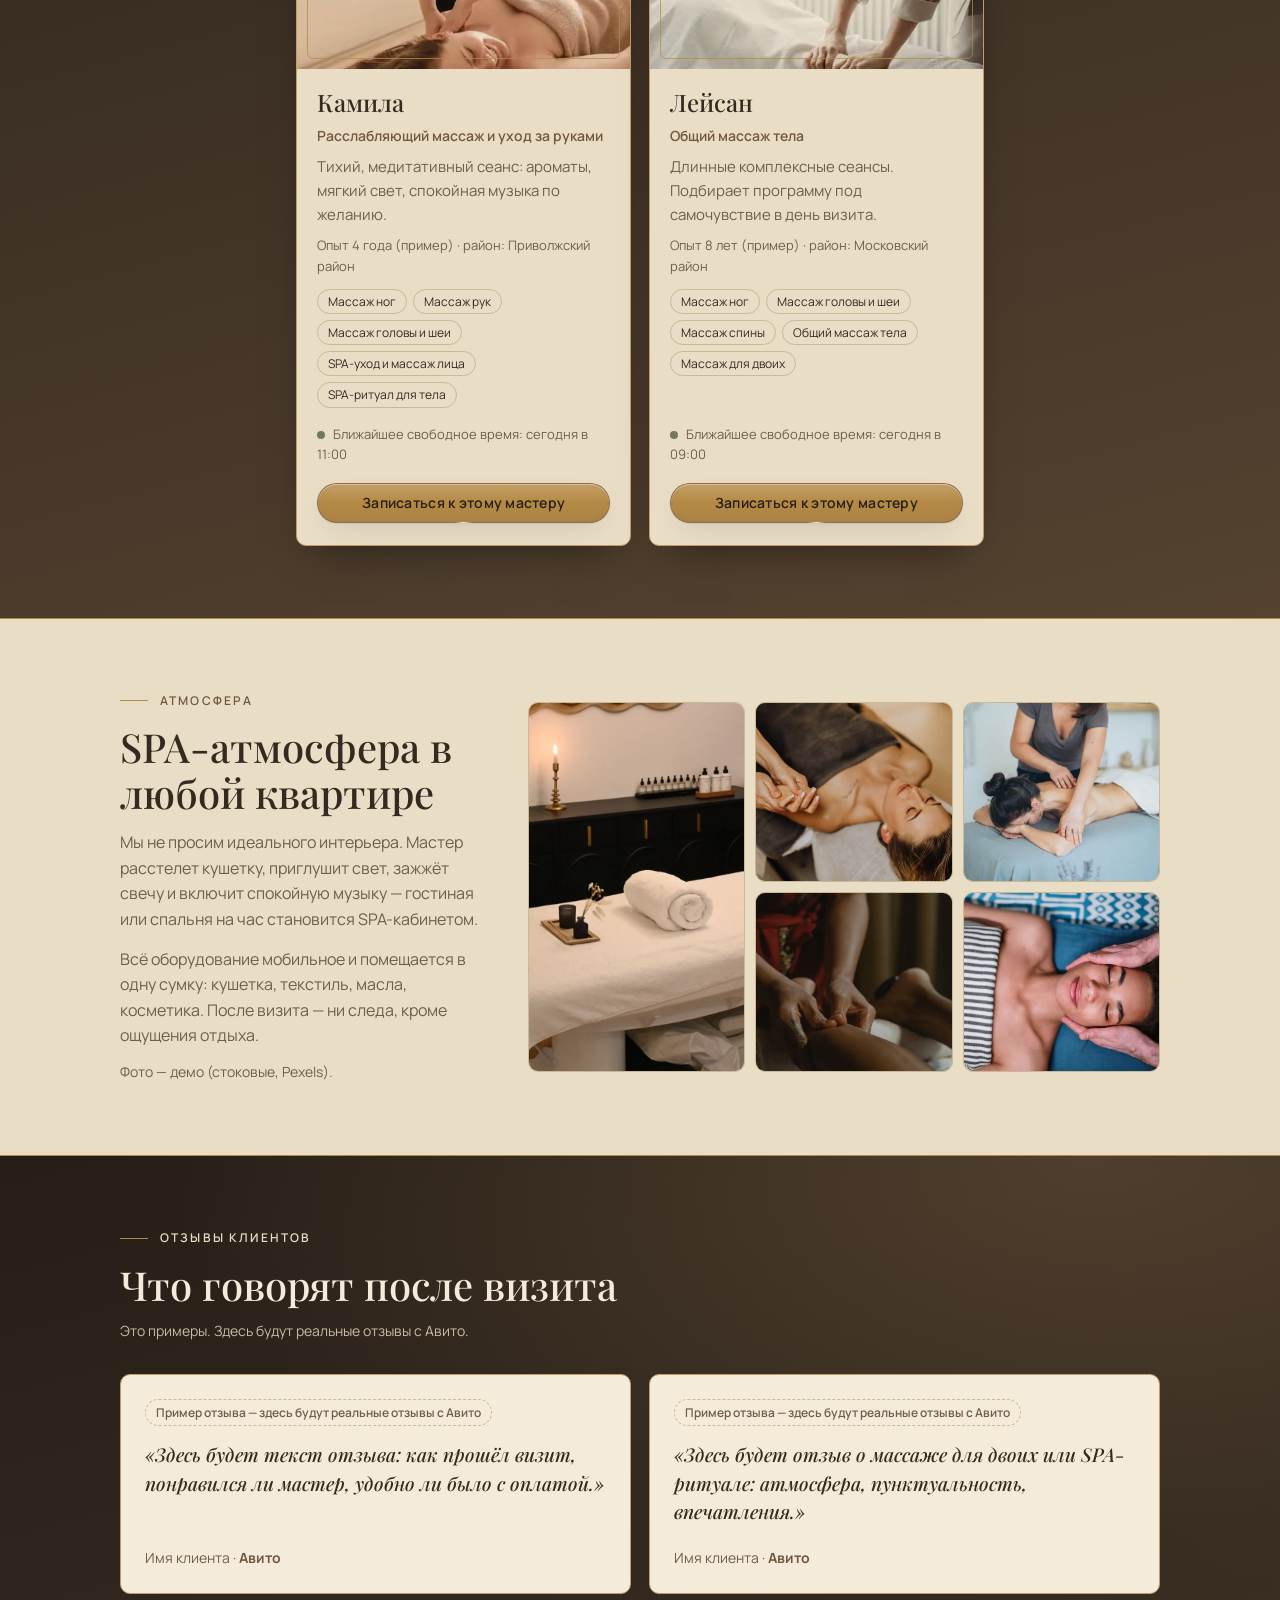
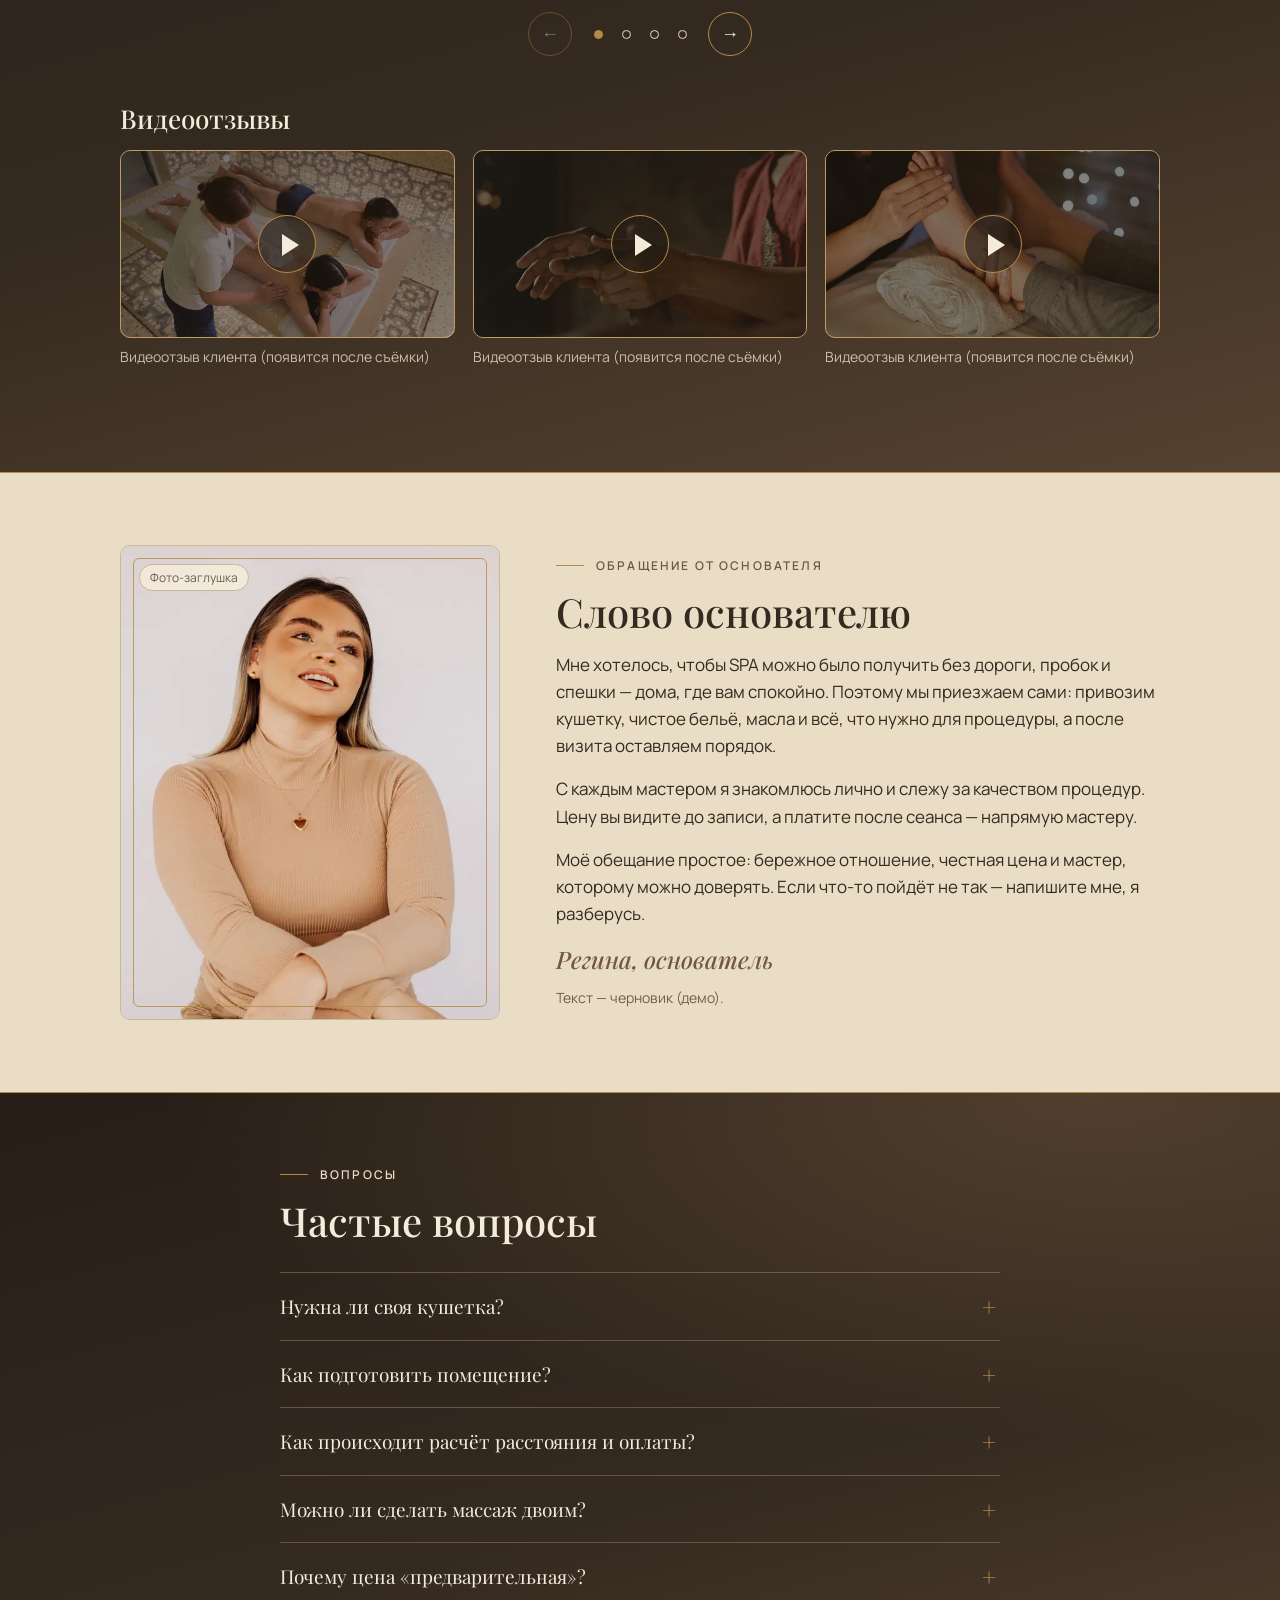
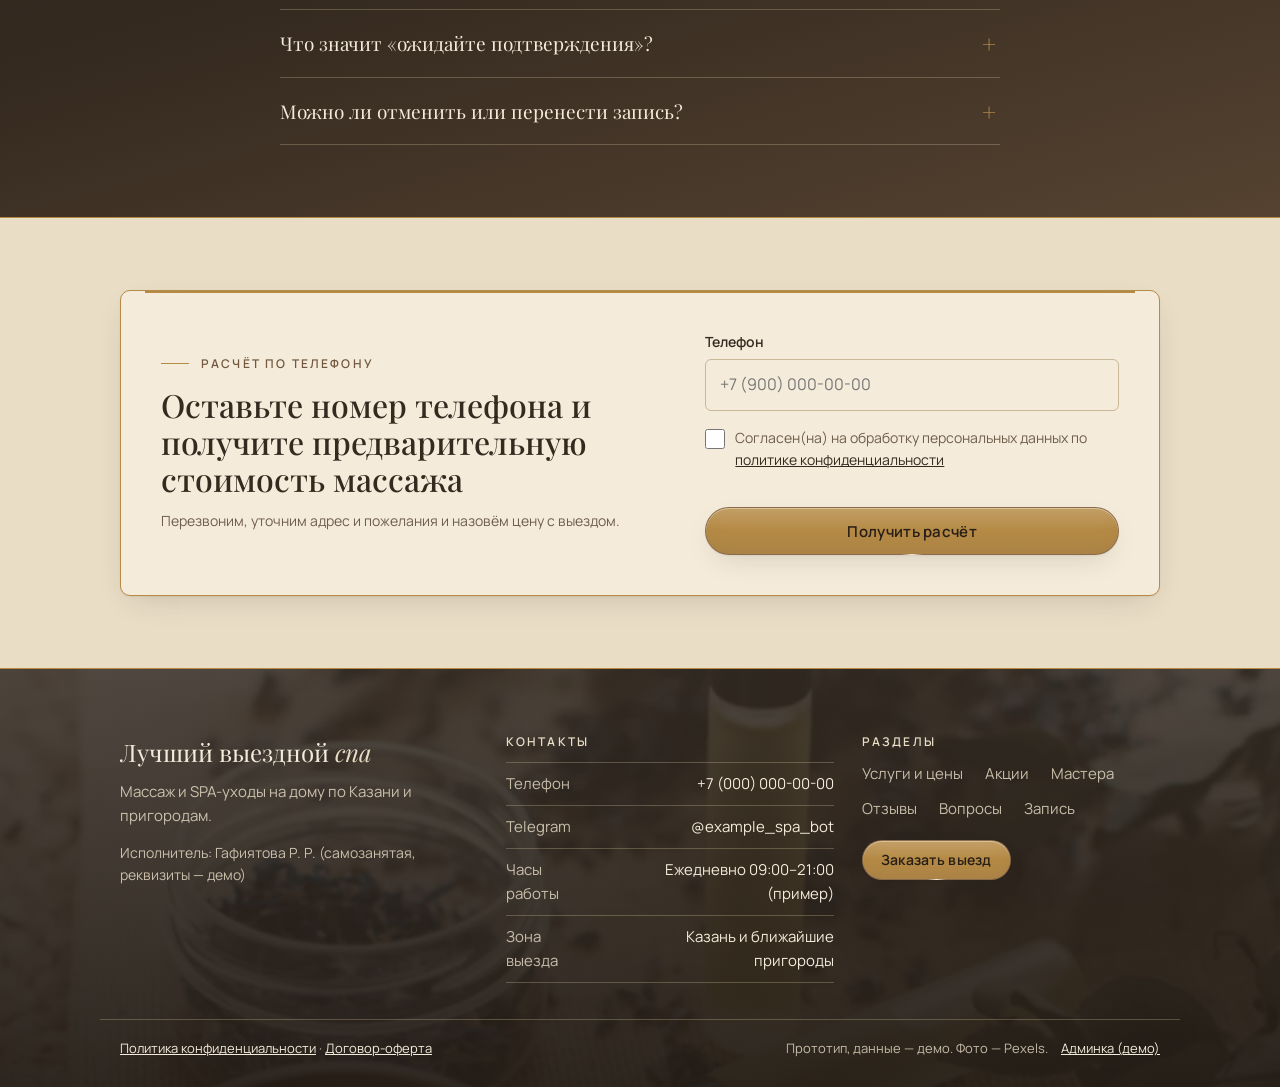
==== commit 62b5fbcd: "Главная v3 по структуре Алексея (12 блоков): sticky-шапка с телефоном, MAX/Telegram и сертификатом; " ====
--- a/index.html
+++ b/index.html
@@ -3,8 +3,8 @@
 <head>
 <meta charset="utf-8">
 <meta name="viewport" content="width=device-width, initial-scale=1">
-<title>Лучший выездной спа в Казани — массаж на дому (прототип)</title>
-<meta name="description" content="Прототип сайта выездного спа в Казани: выбор специалистки, услуги, расчёт стоимости выезда и запись на удобное время.">
+<title>Премиальный SPA-салон у вас дома в Казани — выездной массаж (прототип)</title>
+<meta name="description" content="Прототип сайта выездного SPA в Казани: массаж и SPA-уходы на дому, расчёт стоимости выезда по зонам, выбор мастера и запись на удобное время.">
 <meta name="robots" content="noindex">
 <meta name="theme-color" content="#E9DDC6">
 <link rel="icon" href="data:,">
@@ -13,22 +13,33 @@
 <link href="https://fonts.googleapis.com/css2?family=Manrope:wght@400;500;600;700&family=Playfair+Display:ital,wght@0,500;0,600;1,500&display=swap" rel="stylesheet">
 <link rel="preload" as="image" href="images/hero-960.webp" imagesrcset="images/hero-960.webp 960w, images/hero-1920.webp 1920w" imagesizes="100vw">
 <link rel="stylesheet" href="css/style.css">
+<link rel="stylesheet" href="css/v2.css">
 </head>
 <body>
-<a class="skip" href="#booking">Перейти к записи</a>
-<div class="demo-bar" role="note">Прототип: имена, цены, контакты и расписание — пример. Заявки никуда не отправляются.</div>
+<a class="skip" href="#services">Перейти к содержанию</a>
+<div class="demo-bar" role="note">Прототип: цены, контакты, мастера и акции — демо. Заявки сохраняются только в этом браузере.</div>
 
 <header class="header" id="top">
   <div class="container header__inner">
-    <a class="wordmark" href="#top" aria-label="Лучший выездной спа в Казани — на главную">Лучший выездной <span>спа</span></a>
-    <nav class="nav" aria-label="Основное меню">
-      <a href="#how">Как это работает</a>
-      <a href="#specialists">Специалистки</a>
-      <a href="#services">Услуги</a>
-      <a href="#faq">Вопросы</a>
-    </nav>
-    <a class="btn btn--gold btn--sm" href="#booking">Записаться</a>
-  </div>
+    <button class="burger" type="button" id="burger" aria-expanded="false" aria-controls="nav" aria-label="Меню"><span aria-hidden="true"></span></button>
+    <a class="wordmark" href="#top" aria-label="Лучший выездной спа в Казани — наверх">Лучший выездной <span>спа</span></a>
+    <a class="hphone" href="tel:+70000000000" id="hPhone"><svg viewBox="0 0 24 24" width="18" height="18" aria-hidden="true"><path fill="currentColor" d="M6.6 10.8a15.1 15.1 0 0 0 6.6 6.6l2.2-2.2c.3-.3.7-.4 1-.2 1.1.4 2.3.6 3.6.6.6 0 1 .4 1 1V20c0 .6-.4 1-1 1A17 17 0 0 1 3 4c0-.6.4-1 1-1h3.5c.6 0 1 .4 1 1 0 1.3.2 2.5.6 3.6.1.3 0 .7-.2 1z"/></svg><span class="hphone__num">+7 (000) 000-00-00</span><small>демо</small></a>
+    <div class="hsoc">
+      <a class="soc" href="#" data-stub aria-label="Написать в MAX (ссылка-заглушка)" title="MAX (демо)"><svg viewBox="0 0 24 24" width="20" height="20" aria-hidden="true"><path fill="none" stroke="currentColor" stroke-width="1.8" stroke-linejoin="round" d="M12 3.2c-4.9 0-8.8 3.5-8.8 7.9 0 2 .8 3.8 2.2 5.2l-.9 3.9 3.9-1.6c1.1.4 2.3.6 3.6.6 4.9 0 8.8-3.5 8.8-8.1S16.9 3.2 12 3.2z"/><path fill="none" stroke="currentColor" stroke-width="1.8" stroke-linecap="round" stroke-linejoin="round" d="M8 14V8.6l4 4 4-4V14"/></svg></a>
+      <a class="soc" href="#" data-stub aria-label="Написать в Telegram (ссылка-заглушка)" title="Telegram (демо)"><svg viewBox="0 0 24 24" width="20" height="20" aria-hidden="true"><path fill="none" stroke="currentColor" stroke-width="1.8" stroke-linejoin="round" d="M20.8 4 2.9 10.9c-.8.3-.8 1.4 0 1.7l4.4 1.5 1.7 5.3c.2.7 1.1.9 1.6.4l2.5-2.4 4.5 3.3c.6.4 1.4.1 1.6-.6L22 5.1c.2-.8-.5-1.4-1.2-1.1z"/><path fill="none" stroke="currentColor" stroke-width="1.8" stroke-linecap="round" d="m7.3 14.1 9.5-6.3-6.6 7.4"/></svg></a>
+    </div>
+    <button class="btn btn--line btn--sm hcert" type="button" data-cert>Купить сертификат</button>
+    <a class="btn btn--gold btn--sm hbook" href="#booking" data-book>Заказать<span class="hbook__more">&nbsp;выезд</span></a>
+  </div>
+  <nav class="nav" id="nav" aria-label="Разделы">
+    <div class="container nav__inner">
+      <a href="#services">Услуги и цены</a><a href="#promos">Акции</a><a href="#how">Как мы работаем</a><a href="#specialists">Мастера</a><a href="#gallery">Атмосфера</a><a href="#reviews">Отзывы</a><a href="#founder">Об основателе</a><a href="#faq">Вопросы</a><a href="#lead">Расчёт по телефону</a><a href="#footer">Контакты</a>
+      <div class="nav__extra">
+        <button class="btn btn--line btn--sm" type="button" data-cert>Купить сертификат</button>
+        <span class="nav__soc"><a class="soc" href="#" data-stub aria-label="MAX (ссылка-заглушка)">MAX</a><a class="soc" href="#" data-stub aria-label="Telegram (ссылка-заглушка)">Telegram</a></span>
+      </div>
+    </div>
+  </nav>
 </header>
 
 <main>
@@ -39,70 +50,237 @@
     </picture>
     <div class="hero__shade" aria-hidden="true"></div>
     <div class="container hero__content">
-      <p class="eyebrow eyebrow--light">Массаж и спа-уход на дому</p>
-      <h1 id="hero-title" class="display">Лучший выездной спа в&nbsp;Казани</h1>
-      <p class="hero__lead">Профессиональная массажистка приедет к вам со столом, маслами и полотенцами. Выберите специалистку и услуги — стоимость с выездом посчитаем сразу.</p>
+      <p class="eyebrow eyebrow--light">Выездной SPA · Казань</p>
+      <h1 id="hero-title" class="display">Премиальный SPA&#8209;салон у вас дома в&nbsp;Казани</h1>
+      <p class="hero__promo"><b>−15%</b> на первый выездной визит <small>демо-акция</small></p>
+      <p class="hero__lead">Мастер приедет с кушеткой, бельём и маслами. Стоимость с выездом посчитаем сразу — до записи.</p>
       <div class="hero__actions">
-        <a class="btn btn--gold btn--shine" href="#booking">Записаться</a>
-        <a class="btn btn--ghost-light" href="#specialists">Выбрать специалистку</a>
+        <a class="btn btn--gold btn--shine" href="#booking" data-book>Рассчитать стоимость</a>
+        <a class="btn btn--ghost-light" href="#specialists">Выбрать мастера</a>
       </div>
       <ul class="hero__facts">
         <li>Цена видна до отправки заявки</li>
-        <li>Оплата по СБП после сеанса</li>
-        <li>По всей Казани и пригородам</li>
+        <li>Оплата по QR после сеанса</li>
+        <li>Казань и пригороды</li>
       </ul>
     </div>
   </section>
 
+  <section class="section" id="services" aria-labelledby="svc-title">
+    <div class="container">
+      <div class="split-head">
+        <div>
+          <p class="eyebrow">Услуги и цены</p>
+          <h2 id="svc-title" class="h2">Массаж и SPA-уходы с выездом на дом</h2>
+        </div>
+        <div class="split-head__side">
+          <p>Выберите направление или откройте весь прайс. Выезд считается по зоне — от расстояния до вашего адреса. Цены — демо.</p>
+          <button class="btn btn--gold btn--shine btn--caps" type="button" data-price="all">Услуги и цены</button>
+        </div>
+      </div>
+      <div class="cats">
+        <button class="cat" type="button" data-price="massage"><img src="images/cat-massage.webp" alt="" width="600" height="750" loading="lazy" decoding="async"><span class="cat__txt"><span class="cat__t">Массаж</span><span class="cat__s" data-from="massage"></span></span></button>
+        <button class="cat" type="button" data-price="spa"><img src="images/cat-spa.webp" alt="" width="600" height="750" loading="lazy" decoding="async"><span class="cat__txt"><span class="cat__t">SPA</span><span class="cat__s" data-from="spa"></span></span></button>
+        <button class="cat" type="button" data-price="duo"><img src="images/cat-duo.webp" alt="" width="600" height="750" loading="lazy" decoding="async"><span class="cat__txt"><span class="cat__t">Для двоих</span><span class="cat__s" data-from="duo"></span></span></button>
+        <button class="cat" type="button" data-cert><img src="images/cat-cert.webp" alt="" width="600" height="750" loading="lazy" decoding="async"><span class="cat__txt"><span class="cat__t">Сертификат</span><span class="cat__s">в подарок, от 3 000 ₽</span></span></button>
+      </div>
+    </div>
+  </section>
+
+  <section class="section section--dark" id="promos" aria-labelledby="promo-title">
+    <div class="container">
+      <p class="eyebrow">Акции</p>
+      <h2 id="promo-title" class="h2">Специальные предложения</h2>
+      <p class="note">Условия акций — демо, уточняются при записи.</p>
+      <div class="promos">
+        <article class="promo"><p class="promo__big">4 + 1</p><h3>4 часа + 1 час в&nbsp;подарок</h3><p>Длинный SPA-день дома: закажите четыре часа процедур — пятый час за наш счёт.</p><a class="btn btn--line btn--sm" href="#booking" data-book>Записаться</a></article>
+        <article class="promo"><p class="promo__big">−20%</p><h3>Знакомство с новым мастером</h3><p>Первый визит к мастеру, у которого вы ещё не были, — со скидкой.</p><a class="btn btn--line btn--sm" href="#specialists">Выбрать мастера</a></article>
+        <article class="promo"><p class="promo__big">−20%</p><h3>SPA для двоих</h3><p>Два мастера одновременно — для пары, подруг или мамы с дочкой.</p><a class="btn btn--line btn--sm" href="#booking" data-book data-book-svc="duo">Записаться вдвоём</a></article>
+      </div>
+    </div>
+  </section>
+
   <section class="section" id="how" aria-labelledby="how-title">
     <div class="container">
-      <p class="eyebrow">Как это работает</p>
-      <h2 id="how-title" class="h2">Шесть шагов до спокойного вечера</h2>
-      <ol class="steps">
-        <li class="step"><span class="step__n">1</span><h3>Специалистка</h3><p>Смотрите карточки и выбираете массажистку по стилю и услугам.</p></li>
-        <li class="step"><span class="step__n">2</span><h3>Услуги</h3><p>Отмечаете одну или несколько услуг — длительность и сумма складываются.</p></li>
-        <li class="step"><span class="step__n">3</span><h3>Адрес</h3><p>Вводите адрес в Казани и выбираете вариант из подсказок.</p></li>
-        <li class="step"><span class="step__n">4</span><h3>Цена</h3><p>Сразу видите итог: услуги плюс выезд с учётом расстояния.</p></li>
-        <li class="step"><span class="step__n">5</span><h3>Подтверждение</h3><p>Администратор звонит, уточняет детали и подтверждает время.</p></li>
-        <li class="step"><span class="step__n">6</span><h3>Оплата по СБП</h3><p>После сеанса — по QR-коду, с учётом дополнительных услуг.</p></li>
+      <p class="eyebrow">Как мы работаем</p>
+      <h2 id="how-title" class="h2">Четыре шага до SPA дома</h2>
+      <ol class="steps steps--4">
+        <li class="step"><span class="step__n">1</span><h3>Заявка</h3><p>На сайте или по телефону. Стоимость с выездом видна сразу, администратор подтверждает время.</p></li>
+        <li class="step"><span class="step__n">2</span><h3>Привозим оборудование</h3><p>Складная кушетка, чистое бельё, полотенца, масла и всё для процедуры — с собой.</p></li>
+        <li class="step"><span class="step__n">3</span><h3>Процедура у вас дома</h3><p>Мастер готовит место за 10–15 минут, после сеанса оставляет порядок.</p></li>
+        <li class="step"><span class="step__n">4</span><h3>Оплата по QR после сеанса</h3><p>По СБП напрямую мастеру, с учётом услуг, добавленных во время визита.</p></li>
       </ol>
+      <div class="ritual__inner bring">
+        <div class="ritual__media">
+          <picture>
+            <source type="image/webp" srcset="images/ritual-600.webp 600w, images/ritual-1200.webp 1200w" sizes="(min-width: 860px) 420px, 100vw">
+            <img src="images/ritual-600.webp" alt="Масла, лаванда и тёплые камни для сеанса" loading="lazy" decoding="async" width="600" height="600">
+          </picture>
+        </div>
+        <div class="ritual__text">
+          <h3 class="h3">Что привезём</h3>
+          <ul class="ticks">
+            <li>Складную массажную кушетку (или используем вашу)</li>
+            <li>Одноразовые простыни и чистые полотенца</li>
+            <li>Масла без резкого запаха, по желанию — аромат</li>
+            <li>Свечи и музыку для атмосферы — если хотите</li>
+          </ul>
+          <p class="note">От вас — свободное место около 2×3 м и тёплая комната.</p>
+        </div>
+      </div>
     </div>
   </section>
 
   <section class="section section--dark" id="specialists" aria-labelledby="spec-title">
     <div class="container">
-      <p class="eyebrow">Специалистки</p>
-      <h2 id="spec-title" class="h2">Выберите, кто к вам приедет</h2>
-      <p class="note">Пример карточек: имена, описания и фотографии — демо (стоковые фото, не сотрудницы салона).</p>
+      <p class="eyebrow">Наши специалисты</p>
+      <h2 id="spec-title" class="h2">Выберите мастера, который к вам приедет</h2>
+      <p class="note">Имена, описания и фото — демо (стоковые фото).</p>
       <div class="spec-grid" id="specGrid"></div>
     </div>
   </section>
 
-
-  <section class="section" id="services" aria-labelledby="svc-title">
-    <div class="container">
-      <p class="eyebrow">Услуги</p>
-      <h2 id="svc-title" class="h2">Можно выбрать несколько</h2>
-      <p class="note">Длительность и цены — пример, у специалисток могут отличаться. Выезд считается отдельно.</p>
-      <ul class="svc-list" id="svcList"></ul>
-    </div>
-  </section>
-
-  <section class="section section--dark" id="booking" aria-labelledby="book-title">
-    <div class="container">
-      <p class="eyebrow">Запись</p>
-      <h2 id="book-title" class="h2">Записаться на выезд</h2>
-      <p class="note">Прототип: форма работает в браузере и ничего не отправляет. Занятые слоты — демо.</p>
-
+  <section class="section" id="gallery" aria-labelledby="gal-title">
+    <div class="container gallery">
+      <div class="gallery__text">
+        <p class="eyebrow">Атмосфера</p>
+        <h2 id="gal-title" class="h2">SPA-атмосфера в любой квартире</h2>
+        <p>Мы не просим идеального интерьера. Мастер расстелет кушетку, приглушит свет, зажжёт свечу и включит спокойную музыку — гостиная или спальня на час становится SPA-кабинетом.</p>
+        <p>Всё оборудование мобильное и помещается в одну сумку: кушетка, текстиль, масла, косметика. После визита — ни следа, кроме ощущения отдыха.</p>
+        <p class="note">Фото — демо (стоковые, Pexels).</p>
+      </div>
+      <div class="gallery__grid">
+        <img class="g1" src="images/gal-1.webp" alt="Кушетка с полотенцем и свечой" width="800" height="1000" loading="lazy" decoding="async">
+        <img src="images/gal-2.webp" alt="Массаж плеч и шеи" width="800" height="600" loading="lazy" decoding="async">
+        <img src="images/gal-3.webp" alt="Массаж спины на мобильной кушетке" width="800" height="600" loading="lazy" decoding="async">
+        <img src="images/gal-4.webp" alt="Массаж ног в приглушённом свете" width="800" height="600" loading="lazy" decoding="async">
+        <img src="images/gal-5.webp" alt="Массаж лица" width="800" height="600" loading="lazy" decoding="async">
+      </div>
+    </div>
+  </section>
+
+  <section class="section section--dark" id="reviews" aria-labelledby="rev-title">
+    <div class="container">
+      <p class="eyebrow">Отзывы клиентов</p>
+      <h2 id="rev-title" class="h2">Что говорят после визита</h2>
+      <p class="note">Это примеры. Здесь будут реальные отзывы с Авито.</p>
+      <div class="carousel" id="revCarousel" role="region" aria-roledescription="карусель" aria-label="Примеры отзывов" tabindex="0">
+        <div class="carousel__track" id="revTrack">
+          <article class="review" role="group" aria-roledescription="слайд" aria-label="1 из 4"><p class="review__tag">Пример отзыва — здесь будут реальные отзывы с Авито</p><blockquote>Здесь будет текст отзыва: как прошёл визит, понравился ли мастер, удобно ли было с оплатой.</blockquote><p class="review__who">Имя клиента · <span class="src">Авито</span></p></article>
+          <article class="review" role="group" aria-roledescription="слайд" aria-label="2 из 4"><p class="review__tag">Пример отзыва — здесь будут реальные отзывы с Авито</p><blockquote>Здесь будет отзыв о массаже для двоих или SPA-ритуале: атмосфера, пунктуальность, впечатления.</blockquote><p class="review__who">Имя клиента · <span class="src">Авито</span></p></article>
+          <article class="review" role="group" aria-roledescription="слайд" aria-label="3 из 4"><p class="review__tag">Пример отзыва — здесь будут реальные отзывы с Авито</p><blockquote>Здесь будет отзыв о подарочном сертификате: как оформили и как прошёл визит.</blockquote><p class="review__who">Имя клиента · <span class="src">Авито</span></p></article>
+          <article class="review" role="group" aria-roledescription="слайд" aria-label="4 из 4"><p class="review__tag">Пример отзыва — здесь будут реальные отзывы с Авито</p><blockquote>Здесь будет отзыв постоянного клиента: почему возвращается и к какому мастеру.</blockquote><p class="review__who">Имя клиента · <span class="src">Авито</span></p></article>
+        </div>
+        <div class="carousel__nav">
+          <button class="cbtn" type="button" id="revPrev" aria-label="Предыдущий отзыв">←</button>
+          <div class="dots" id="revDots"></div>
+          <button class="cbtn" type="button" id="revNext" aria-label="Следующий отзыв">→</button>
+        </div>
+      </div>
+      <h3 class="h3 videos__title">Видеоотзывы</h3>
+      <div class="videos">
+        <figure class="vthumb"><button type="button" data-video style="background-image:url(images/video-1.webp)" aria-label="Видеоотзыв клиента — появится после съёмки"><span class="play" aria-hidden="true"></span></button><figcaption>Видеоотзыв клиента (появится после съёмки)</figcaption></figure>
+        <figure class="vthumb"><button type="button" data-video style="background-image:url(images/video-2.webp)" aria-label="Видеоотзыв клиента — появится после съёмки"><span class="play" aria-hidden="true"></span></button><figcaption>Видеоотзыв клиента (появится после съёмки)</figcaption></figure>
+        <figure class="vthumb"><button type="button" data-video style="background-image:url(images/video-3.webp)" aria-label="Видеоотзыв клиента — появится после съёмки"><span class="play" aria-hidden="true"></span></button><figcaption>Видеоотзыв клиента (появится после съёмки)</figcaption></figure>
+      </div>
+      <p class="note" id="videoNote" aria-live="polite"></p>
+    </div>
+  </section>
+
+  <section class="section" id="founder" aria-labelledby="founder-title">
+    <div class="container founder">
+      <div class="founder__media"><span class="badge">Фото-заглушка</span><img src="images/founder.webp" alt="Фото-заглушка: основатель салона" width="600" height="750" loading="lazy" decoding="async"></div>
+      <div class="founder__text">
+        <p class="eyebrow">Обращение от основателя</p>
+        <h2 id="founder-title" class="h2">Слово основателю</h2>
+        <p>Мне хотелось, чтобы SPA можно было получить без дороги, пробок и спешки — дома, где вам спокойно. Поэтому мы приезжаем сами: привозим кушетку, чистое бельё, масла и всё, что нужно для процедуры, а после визита оставляем порядок.</p>
+        <p>С каждым мастером я знакомлюсь лично и слежу за качеством процедур. Цену вы видите до записи, а платите после сеанса — напрямую мастеру.</p>
+        <p>Моё обещание простое: бережное отношение, честная цена и мастер, которому можно доверять. Если что-то пойдёт не так — напишите мне, я разберусь.</p>
+        <p class="founder__sign">Регина, основатель</p>
+        <p class="note">Текст — черновик (демо).</p>
+      </div>
+    </div>
+  </section>
+
+  <section class="section section--dark" id="faq" aria-labelledby="faq-title">
+    <div class="container container--narrow">
+      <p class="eyebrow">Вопросы</p>
+      <h2 id="faq-title" class="h2">Частые вопросы</h2>
+      <div class="faq">
+        <details><summary>Нужна ли своя кушетка?</summary><p>Нет. Мастер привозит складную кушетку, одноразовые простыни, полотенца и масла. Если у вас есть своя кушетка — можно работать на ней.</p></details>
+        <details><summary>Как подготовить помещение?</summary><p>Нужно свободное место около 2×3 метра, тёплая комната (22–24 °C) и розетка рядом. Остальное мастер подготовит сам за 10–15 минут.</p></details>
+        <details><summary>Как происходит расчёт расстояния и оплаты?</summary><p id="faqZones">Стоимость = услуги + выезд. Выезд зависит от зоны — расстояния по дороге от нашей базы до вашего адреса. Дальше последней зоны — по договорённости. Оплата после сеанса по QR-коду СБП напрямую мастеру.</p></details>
+        <details><summary>Можно ли сделать массаж двоим?</summary><p>Да. Выберите «Массаж для двоих» — приедут два мастера и проведут сеанс одновременно. Можно и по очереди у одного мастера — укажите это в комментарии.</p></details>
+        <details><summary>Почему цена «предварительная»?</summary><p>Итог может измениться, если во время сеанса вы добавите услугу. Без вашего согласия сумма не меняется.</p></details>
+        <details><summary>Что значит «ожидайте подтверждения»?</summary><p>Выбранное время держится за вами 60 минут. За это время администратор звонит и подтверждает запись. Если связаться не удалось, время снова становится свободным.</p></details>
+        <details><summary>Можно ли отменить или перенести запись?</summary><p>Да, сообщите администратору. Правила отмены — демо, уточним при запуске.</p></details>
+      </div>
+    </div>
+  </section>
+
+  <section class="section" id="lead" aria-labelledby="lead-title">
+    <div class="container">
+      <div class="leadbox">
+        <div>
+          <p class="eyebrow">Расчёт по телефону</p>
+          <h2 id="lead-title" class="h2">Оставьте номер телефона и получите предварительную стоимость массажа</h2>
+          <p class="note">Перезвоним, уточним адрес и пожелания и назовём цену с выездом.</p>
+        </div>
+        <form class="leadform" id="leadForm" novalidate>
+          <div class="field"><label for="leadPhone">Телефон</label><input id="leadPhone" type="tel" data-mask autocomplete="tel" inputmode="tel" placeholder="+7 (900) 000-00-00" required></div>
+          <div class="field field--check"><input id="leadAgree" type="checkbox" required><label for="leadAgree">Согласен(на) на обработку персональных данных по <a href="privacy.html" target="_blank" rel="noopener">политике конфиденциальности</a></label></div>
+          <p class="error" id="leadErr" role="alert"></p>
+          <button class="btn btn--gold btn--shine" type="submit">Получить расчёт</button>
+          <p class="leadform__ok" id="leadOk" role="status" hidden></p>
+        </form>
+      </div>
+    </div>
+  </section>
+</main>
+
+<footer class="footer" id="footer">
+  <div class="footer__bg" aria-hidden="true"></div>
+  <div class="container footer__inner footer__inner--v2">
+    <div class="footer__brand">
+      <span class="wordmark wordmark--light">Лучший выездной <span>спа</span></span>
+      <p>Массаж и SPA-уходы на дому по Казани и пригородам.</p>
+      <p class="footer__exec">Исполнитель: Гафиятова Р. Р. (самозанятая, реквизиты — демо)</p>
+    </div>
+    <div>
+      <h2 class="footer__h">Контакты</h2>
+      <dl class="contacts__list footer__contacts" id="contactsList">
+        <div><dt>Телефон</dt><dd>+7 (000) 000-00-00</dd></div>
+      </dl>
+    </div>
+    <div>
+      <h2 class="footer__h">Разделы</h2>
+      <nav class="footer__nav" aria-label="Разделы в подвале">
+        <a href="#services">Услуги и цены</a><a href="#promos">Акции</a><a href="#specialists">Мастера</a><a href="#reviews">Отзывы</a><a href="#faq">Вопросы</a><a href="#booking" data-book>Запись</a>
+      </nav>
+      <a class="btn btn--gold btn--shine btn--sm footer__cta" href="#booking" data-book>Заказать выезд</a>
+    </div>
+  </div>
+  <div class="container footer__bottom">
+    <span><a href="privacy.html">Политика конфиденциальности</a> · <a href="offer.html">Договор-оферта</a></span>
+    <span>Прототип, данные — демо. Фото — Pexels. <a class="footer__admin" href="admin/">Админка (демо)</a></span>
+  </div>
+</footer>
+
+<dialog class="dlg dlg--wide" id="bookDlg" aria-labelledby="book-title">
+  <div class="dlg__head">
+    <div><p class="eyebrow">Запись / расчёт стоимости</p><h2 id="book-title" class="h3">Заказать выезд мастера</h2></div>
+    <button class="dlg__x" type="button" data-dlg-close aria-label="Закрыть">×</button>
+  </div>
+  <section id="booking" aria-label="Форма записи">
       <div class="booking">
         <form class="wizard" id="wizard" novalidate>
           <div class="picked" id="picked" aria-live="polite" hidden></div>
           <ol class="progress" id="progress" aria-label="Шаги записи">
-            <li data-step="1">Специалистка</li><li data-step="2">Услуги</li><li data-step="3">Адрес</li><li data-step="4">Время</li><li data-step="5">Контакты</li>
+            <li data-step="1">Мастер</li><li data-step="2">Услуги</li><li data-step="3">Адрес</li><li data-step="4">Время</li><li data-step="5">Контакты</li>
           </ol>
 
           <fieldset class="panel" data-step="1">
-            <legend class="panel__title" tabindex="-1">1. Выберите специалистку</legend>
+            <legend class="panel__title" tabindex="-1">1. Выберите мастера</legend>
             <div class="choice-list" id="specChoices"></div>
             <p class="error" id="err1" role="alert"></p>
           </fieldset>
@@ -135,7 +313,7 @@
             <p class="hint" id="durHint"></p>
             <div class="days" id="days" role="radiogroup" aria-label="Дата"></div>
             <div class="slots" id="slots" role="radiogroup" aria-label="Время начала"></div>
-            <p class="legend-line"><span class="dot dot--free"></span>свободно <span class="dot dot--busy"></span>занято (демо) <span class="dot dot--hold"></span>ожидает подтверждения</p>
+            <p class="legend-line"><span class="dot dot--free"></span>свободно <span class="dot dot--busy"></span>занято <span class="dot dot--hold"></span>ожидает подтверждения</p>
             <p class="error" id="err4" role="alert"></p>
           </fieldset>
 
@@ -144,7 +322,7 @@
             <div class="field"><label for="name">Имя</label><input id="name" type="text" autocomplete="given-name" required></div>
             <div class="field"><label for="phone">Телефон</label><input id="phone" type="tel" autocomplete="tel" inputmode="tel" placeholder="+7 (900) 000-00-00" required></div>
             <div class="field"><label for="comment">Комментарий <span class="muted">(необязательно)</span></label><textarea id="comment" rows="3" placeholder="Домофон, парковка, пожелания по давлению"></textarea></div>
-            <div class="field field--check"><input id="agree" type="checkbox" required><label for="agree">Согласен(на) на обработку персональных данных (в прототипе ничего не сохраняется на сервере)</label></div>
+            <div class="field field--check"><input id="agree" type="checkbox" required><label for="agree">Согласен(на) на обработку персональных данных по <a href="privacy.html" target="_blank" rel="noopener">политике конфиденциальности</a></label></div>
             <p class="error" id="err5" role="alert"></p>
           </fieldset>
 
@@ -161,84 +339,48 @@
           <div class="summary__total" aria-live="polite"><span>Предварительно</span><strong id="total">—</strong></div>
           <details class="formula">
             <summary>Как считаем цену</summary>
-            <p>P = S + max(T + max(0, D − D<sub>0</sub>) × R, T<sub>min</sub>)</p>
+            <p id="formulaHead"></p>
             <p id="formulaVals" class="muted"></p>
           </details>
         </aside>
       </div>
-    </div>
-  </section>
-
-  <section class="section ritual" aria-labelledby="ritual-title">
-    <div class="container ritual__inner">
-      <div class="ritual__media">
-        <picture>
-          <source type="image/webp" srcset="images/ritual-600.webp 600w, images/ritual-1200.webp 1200w" sizes="(min-width: 860px) 480px, 100vw">
-          <img src="images/ritual-600.webp" alt="Масла, лаванда и тёплые камни для сеанса" loading="lazy" decoding="async" width="600" height="600">
-        </picture>
-      </div>
-      <div class="ritual__text">
-        <p class="eyebrow">Что привезём</p>
-        <h2 id="ritual-title" class="h2">Всё для сеанса — с собой</h2>
-        <ul class="ticks">
-          <li>Складной массажный стол и чистые полотенца</li>
-          <li>Масла без резкого запаха, по желанию — аромат</li>
-          <li>Одноразовые простыни для каждого клиента</li>
-          <li>Нужна только свободная площадь около 2×3 м</li>
-        </ul>
-      </div>
-    </div>
-  </section>
-
-  <section class="section section--dark" id="faq" aria-labelledby="faq-title">
-    <div class="container container--narrow">
-      <p class="eyebrow">Вопросы</p>
-      <h2 id="faq-title" class="h2">Частые вопросы</h2>
-      <div class="faq">
-        <details><summary>Когда и как я плачу?</summary><p>После сеанса. Администратор пришлёт итоговую сумму с учётом дополнительных услуг, вы оплатите по QR-коду через СБП в приложении своего банка.</p></details>
-        <details><summary>Почему цена «предварительная»?</summary><p>Итог может измениться, если во время сеанса вы добавите услугу или администратор уточнит маршрут. Без вашего согласия сумма не меняется.</p></details>
-        <details><summary>Как считается стоимость выезда?</summary><p>В базовый выезд входит несколько километров от точки, откуда едет специалистка. Каждый следующий километр по дороге — по фиксированному тарифу. Есть минимальная стоимость выезда и максимальная зона обслуживания.</p></details>
-        <details><summary>Что значит «ожидайте подтверждения»?</summary><p>Выбранное время держится за вами 60 минут. За это время администратор звонит и подтверждает запись. Если связаться не удалось, время снова становится свободным.</p></details>
-        <details><summary>Можно ли отменить или перенести запись?</summary><p>Да, сообщите администратору. Правила отмены салон уточнит отдельно (в прототипе — пример).</p></details>
-        <details><summary>Что нужно подготовить дома?</summary><p>Свободное место примерно 2×3 метра и тёплое помещение. Стол, масла и полотенца специалистка привезёт.</p></details>
-      </div>
-    </div>
-  </section>
-
-  <section class="section section--surface" id="contacts" aria-labelledby="ct-title">
-    <div class="container contacts">
-      <div>
-        <p class="eyebrow">Контакты</p>
-        <h2 id="ct-title" class="h2">Связаться с администратором</h2>
-        <p class="note">Контакты — заглушки для прототипа.</p>
-      </div>
-      <dl class="contacts__list" id="contactsList">
-        <div><dt>Телефон</dt><dd>+7 (000) 000-00-00</dd></div>
-        <div><dt>Telegram</dt><dd>@example_spa_bot</dd></div>
-        <div><dt>Часы работы</dt><dd>Ежедневно 09:00–21:00 (пример)</dd></div>
-        <div><dt>Зона выезда</dt><dd>Казань и ближайшие пригороды</dd></div>
-      </dl>
-    </div>
-  </section>
-</main>
-
-<footer class="footer" id="footer">
-  <div class="footer__bg" aria-hidden="true"></div>
-  <div class="container footer__inner">
-    <div class="footer__brand">
-      <span class="wordmark wordmark--light">Лучший выездной <span>спа</span></span>
-      <p>Массаж и спа-уход на дому по Казани и пригородам.</p>
-    </div>
-    <nav class="footer__nav" aria-label="Разделы">
-      <a href="#how">Как это работает</a><a href="#specialists">Специалистки</a><a href="#services">Услуги</a><a href="#booking">Запись</a><a href="#faq">Вопросы</a><a href="#contacts">Контакты</a>
-    </nav>
-    <a class="btn btn--gold btn--shine" href="#booking">Записаться</a>
-  </div>
-  <div class="container footer__bottom">
-    <span>Прототип интерфейса. Имена, цены, контакты и расписание — условные.</span>
-    <span>Фото специалисток — стоковые (Pexels). <a class="footer__admin" href="admin/">Админка (демо)</a></span>
-  </div>
-</footer>
+  </section>
+</dialog>
+
+<dialog class="dlg" id="priceDlg" aria-labelledby="price-title">
+  <div class="dlg__head">
+    <div><p class="eyebrow">Прайс (демо)</p><h2 id="price-title" class="h3">Услуги и цены</h2></div>
+    <button class="dlg__x" type="button" data-dlg-close aria-label="Закрыть">×</button>
+  </div>
+  <div class="ptabs" role="group" aria-label="Раздел прайса">
+    <button type="button" data-pf="all" aria-pressed="true">Все</button><button type="button" data-pf="massage" aria-pressed="false">Массаж</button><button type="button" data-pf="spa" aria-pressed="false">SPA</button><button type="button" data-pf="duo" aria-pressed="false">Для двоих</button>
+  </div>
+  <ul class="svc-list" id="svcList"></ul>
+  <p class="note" id="priceZones"></p>
+  <div class="dlg__foot"><a class="btn btn--gold btn--shine" href="#booking" data-book>Рассчитать стоимость</a></div>
+</dialog>
+
+<dialog class="dlg" id="certDlg" aria-labelledby="cert-title">
+  <div class="dlg__head">
+    <div><p class="eyebrow">В подарок</p><h2 id="cert-title" class="h3">Купить сертификат</h2></div>
+    <button class="dlg__x" type="button" data-dlg-close aria-label="Закрыть">×</button>
+  </div>
+  <form id="certForm" novalidate>
+    <p class="note" style="margin-top:0">Прототип: оплата не подключена. Заявка придёт администратору, он перезвонит.</p>
+    <fieldset class="nominals"><legend>Номинал</legend>
+      <label><input type="radio" name="nominal" value="3000"><span>3 000 ₽</span></label>
+      <label><input type="radio" name="nominal" value="5000" checked><span>5 000 ₽</span></label>
+      <label><input type="radio" name="nominal" value="7000"><span>7 000 ₽</span></label>
+      <label><input type="radio" name="nominal" value="10000"><span>10 000 ₽</span></label>
+    </fieldset>
+    <div class="field"><label for="certName">Ваше имя</label><input id="certName" type="text" autocomplete="given-name" required></div>
+    <div class="field"><label for="certPhone">Телефон</label><input id="certPhone" type="tel" data-mask autocomplete="tel" inputmode="tel" placeholder="+7 (900) 000-00-00" required></div>
+    <div class="field field--check"><input id="certAgree" type="checkbox" required><label for="certAgree">Согласен(на) на обработку персональных данных по <a href="privacy.html" target="_blank" rel="noopener">политике конфиденциальности</a></label></div>
+    <p class="error" id="certErr" role="alert"></p>
+    <div class="dlg__foot"><button class="btn btn--gold btn--shine" type="submit">Оформить заявку</button></div>
+    <p class="leadform__ok" id="certOk" role="status" hidden></p>
+  </form>
+</dialog>
 
 <div class="modal" id="modal" hidden>
   <div class="modal__backdrop" data-close></div>
--- a/css/v2.css
+++ b/css/v2.css
@@ -0,0 +1,208 @@
+/* ===== v3 главная (12 блоков): шапка, категории, акции, галерея, отзывы, основатель, лид-форма, диалоги =====
+   Только токены Vintage Gold и их оттенки из style.css, новых цветов нет. */
+html{scroll-padding-top:72px}
+@media(min-width:1024px){html{scroll-padding-top:116px}}
+.section,.hero{scroll-margin-top:0}
+html.dlg-open{overflow:hidden}
+
+/* --- шапка --- */
+.header__inner{gap:12px;height:60px}
+.header .btn{margin-left:0}
+.header .wordmark{display:none}
+.hphone{display:inline-flex;align-items:center;gap:6px;text-decoration:none;font-weight:600;font-size:15px;white-space:nowrap;color:var(--text)}
+.hphone svg{color:var(--accent-ink);flex:none}
+.hphone small{font-size:11px;font-weight:600;color:var(--muted);border:var(--bw) solid var(--border);border-radius:var(--radius-btn);padding:1px 6px}
+.hsoc,.hcert{display:none}
+.hbook{margin-left:auto!important;white-space:nowrap}
+.soc{display:inline-grid;place-items:center;width:38px;height:38px;border-radius:50%;border:var(--bw) solid var(--border);color:var(--accent-ink);text-decoration:none}
+.soc:hover{border-color:var(--primary);color:var(--text)}
+.soc.is-noted{border-color:var(--primary);box-shadow:0 0 0 3px rgba(181,138,69,.25)}
+.burger{flex:none;width:42px;height:42px;border:var(--bw) solid var(--border);border-radius:50%;background:transparent;cursor:pointer;display:grid;place-items:center;padding:0}
+.burger span,.burger span::before,.burger span::after{display:block;width:18px;height:1.5px;background:var(--text);position:relative;transition:transform .2s}
+.burger span::before,.burger span::after{content:"";position:absolute;left:0}
+.burger span::before{top:-6px}.burger span::after{top:6px}
+.burger[aria-expanded=true] span{background:transparent}
+.burger[aria-expanded=true] span::before{transform:translateY(6px) rotate(45deg)}
+.burger[aria-expanded=true] span::after{transform:translateY(-6px) rotate(-45deg)}
+.nav{display:none;margin:0;position:absolute;left:0;right:0;top:100%;background:var(--surface);border-bottom:var(--bw) solid var(--primary);box-shadow:var(--shadow);max-height:calc(100vh - 100px);overflow:auto}
+.nav.is-open{display:block}
+.nav__inner{display:grid;gap:0;padding-top:8px;padding-bottom:16px}
+.nav__inner>a{color:var(--text);font-size:16px;padding:12px 0;border-bottom:var(--bw) solid var(--border)}
+.nav__extra{display:flex;flex-wrap:wrap;align-items:center;gap:12px;padding-top:14px}
+.nav__soc{display:flex;gap:8px}
+.nav__soc .soc{width:auto;padding:0 14px;border-radius:var(--radius-btn);font-size:14px;height:40px}
+@media(max-width:380px){.hphone small{display:none}}
+@media(min-width:600px){.header .wordmark{display:block}}
+@media(min-width:1024px){
+  .burger{display:none}
+  .header__inner{height:64px;gap:16px}
+  .hphone{margin-left:auto}
+  .hsoc{display:flex;gap:6px}
+  .hcert{display:inline-flex}
+  .hbook{margin-left:0!important}
+  .nav,.nav.is-open{display:block;position:static;background:transparent;box-shadow:none;border-bottom:0;border-top:var(--bw) solid var(--border);max-height:none;overflow:visible}
+  .nav__inner{display:flex;flex-wrap:wrap;gap:4px 22px;padding-top:0;padding-bottom:0;height:42px;align-items:center}
+  .nav__inner>a{font-size:14px;padding:4px 0;border-bottom:var(--bw) solid transparent;color:var(--muted)}
+  .nav__inner>a:hover{color:var(--text);border-bottom-color:var(--primary)}
+  .nav__extra{display:none}
+}
+@media(min-width:600px) and (max-width:1023px){.header .wordmark{margin-right:auto}.hbook{margin-left:0!important}}
+
+/* --- hero --- */
+.display{max-width:16ch}
+.hero__promo{display:inline-flex;align-items:baseline;gap:10px;margin-top:20px;padding:8px 16px;border:var(--bw) solid var(--primary);border-radius:var(--radius-btn);background:rgba(36,28,21,.62);color:var(--surface);font-size:16px}
+.hero__promo b{font-family:var(--serif);font-size:24px;font-weight:600;color:var(--bg)}
+.hero__promo small{font-size:12px;color:rgba(244,235,218,.9)}
+
+/* --- услуги: двухколоночный заголовок и фото-карточки --- */
+.split-head{display:grid;gap:18px 48px;align-items:end}
+.split-head__side p{color:var(--muted);max-width:46ch;margin-bottom:16px}
+@media(min-width:860px){.split-head{grid-template-columns:1.1fr 1fr}}
+.btn--caps{text-transform:uppercase;letter-spacing:.12em}
+.cats{display:grid;gap:14px;margin-top:36px;grid-template-columns:repeat(2,1fr)}
+@media(min-width:860px){.cats{grid-template-columns:repeat(4,1fr);gap:18px}}
+.cat{position:relative;display:block;padding:0;border:var(--bw) solid var(--border);border-radius:var(--radius-card);overflow:hidden;aspect-ratio:4/5;cursor:pointer;background:var(--dark-1);font:inherit;color:var(--surface);text-align:left;box-shadow:var(--shadow)}
+.cat img{width:100%;height:100%;object-fit:cover;transition:transform .5s ease}
+.cat::before{content:"";position:absolute;inset:0;background:linear-gradient(180deg,rgba(36,28,21,0) 35%,rgba(36,28,21,.88) 100%);z-index:1}
+.cat::after{content:"";position:absolute;inset:8px;border:var(--bw) solid rgba(181,138,69,.75);border-radius:6px;z-index:1;pointer-events:none}
+.cat__txt{position:absolute;left:16px;right:16px;bottom:16px;z-index:2;display:grid;gap:2px}
+.cat__t{font-family:var(--serif);font-size:clamp(19px,2.4vw,24px);letter-spacing:.08em;text-transform:uppercase}
+.cat__s{font-size:13px;color:rgba(244,235,218,.88)}
+.cat:hover img,.cat:focus-visible img{transform:scale(1.04)}
+.cat:focus-visible{outline:2px solid var(--accent);outline-offset:3px}
+@media (prefers-reduced-motion:reduce){.cat img{transition:none}.cat:hover img{transform:none}}
+
+/* --- акции --- */
+.promos{display:grid;gap:16px;margin-top:32px}
+@media(min-width:860px){.promos{grid-template-columns:repeat(3,1fr);gap:18px}}
+.promo{background:var(--surface);color:var(--text);border:var(--bw) solid color-mix(in srgb,var(--primary) 60%,var(--border));border-radius:var(--radius-card);padding:24px;display:flex;flex-direction:column;gap:10px;box-shadow:0 18px 40px -20px rgba(0,0,0,.55)}
+.promo__big{font:500 44px/1 var(--serif);color:var(--accent-ink)}
+.promo h3{font-size:22px}
+.promo p:not(.promo__big){color:var(--muted);font-size:15px}
+.promo .btn{margin-top:auto;align-self:flex-start}
+
+/* --- как работаем --- */
+@media(min-width:960px){.steps--4{grid-template-columns:repeat(4,1fr)}}
+.bring{margin-top:40px}
+@media(min-width:860px){.bring{grid-template-columns:420px 1fr}}
+.bring .h3{font-size:28px}
+
+/* --- мастера --- */
+.spec .btn--gold{align-self:stretch}
+
+/* --- галерея --- */
+.gallery{display:grid;gap:28px}
+.gallery__text p:not(.eyebrow):not(.note){margin-top:14px;color:var(--muted);max-width:52ch}
+.gallery__text .h2{margin-bottom:4px}
+.gallery__grid{display:grid;gap:10px;grid-template-columns:repeat(2,1fr)}
+.gallery__grid img{width:100%;height:100%;object-fit:cover;border-radius:var(--radius-card);border:var(--bw) solid var(--border);aspect-ratio:4/3}
+.gallery__grid .g1{grid-column:1/-1;aspect-ratio:16/10}
+@media(min-width:960px){
+  .gallery{grid-template-columns:360px 1fr;gap:48px;align-items:center}
+  .gallery__grid{grid-template-columns:1.1fr 1fr 1fr;grid-template-rows:repeat(2,180px)}
+  .gallery__grid img{aspect-ratio:auto}
+  .gallery__grid .g1{grid-column:1;grid-row:1/3;aspect-ratio:auto}
+}
+
+/* --- отзывы: карусель --- */
+.carousel{margin-top:32px;outline:none}
+.carousel:focus-visible{outline:2px solid var(--bg);outline-offset:6px;border-radius:var(--radius-card)}
+.carousel__track{display:grid;grid-auto-flow:column;grid-auto-columns:100%;gap:18px;overflow-x:auto;scroll-snap-type:x mandatory;scrollbar-width:none;overscroll-behavior-x:contain}
+.carousel__track::-webkit-scrollbar{display:none}
+@media(min-width:860px){.carousel__track{grid-auto-columns:calc((100% - 18px)/2)}}
+.review{scroll-snap-align:start;background:var(--surface);color:var(--text);border:var(--bw) solid color-mix(in srgb,var(--primary) 60%,var(--border));border-radius:var(--radius-card);padding:24px;display:flex;flex-direction:column;gap:14px;min-height:220px}
+.review__tag{align-self:flex-start;font-size:12px;font-weight:600;color:var(--muted);border:var(--bw) dashed var(--border);border-radius:var(--radius-btn);padding:3px 10px}
+.review blockquote{margin:0;font:italic 500 19px/1.5 var(--serif);color:var(--text)}
+.review blockquote::before{content:"«"}.review blockquote::after{content:"»"}
+.review__who{margin-top:auto;font-size:14px;color:var(--muted)}
+.src{font-weight:700;color:var(--accent-ink)}
+.carousel__nav{display:flex;align-items:center;justify-content:center;gap:14px;margin-top:18px}
+.cbtn{width:44px;height:44px;border-radius:50%;border:var(--bw) solid var(--primary);background:transparent;color:var(--on-dark);font-size:18px;cursor:pointer}
+.cbtn:disabled{opacity:.4;cursor:default}
+.cbtn:focus-visible,.dots button:focus-visible{outline:2px solid var(--bg);outline-offset:3px}
+.dots{display:flex;gap:4px}
+.dots button{width:24px;height:24px;border:0;background:transparent;cursor:pointer;padding:0;display:grid;place-items:center}
+.dots button::before{content:"";width:9px;height:9px;border-radius:50%;border:var(--bw) solid var(--bg)}
+.dots button[aria-current=true]::before{background:var(--primary);border-color:var(--primary)}
+.videos__title{margin-top:48px;color:var(--on-dark)}
+.videos{display:grid;gap:14px;margin-top:16px}
+@media(min-width:720px){.videos{grid-template-columns:repeat(3,1fr);gap:18px}}
+.vthumb{margin:0}
+.vthumb button{position:relative;display:block;width:100%;aspect-ratio:16/9;border:var(--bw) solid color-mix(in srgb,var(--primary) 60%,var(--border));border-radius:var(--radius-card);background:var(--dark-1) center/cover no-repeat;cursor:pointer;overflow:hidden}
+.vthumb button::before{content:"";position:absolute;inset:0;background:rgba(36,28,21,.55)}
+.play{position:absolute;left:50%;top:50%;width:58px;height:58px;margin:-29px 0 0 -29px;border-radius:50%;border:var(--bw) solid var(--primary);background:rgba(36,28,21,.55)}
+.play::after{content:"";position:absolute;left:23px;top:18px;border-style:solid;border-width:11px 0 11px 17px;border-color:transparent transparent transparent var(--surface)}
+.vthumb button:hover .play,.vthumb button:focus-visible .play{background:var(--primary)}
+.vthumb figcaption{margin-top:8px;font-size:14px;color:var(--on-dark-muted)}
+.section--dark #videoNote{min-height:1.4em}
+
+/* --- основатель --- */
+.founder{display:grid;gap:32px;align-items:center}
+@media(min-width:860px){.founder{grid-template-columns:380px 1fr;gap:56px}}
+.founder__media{position:relative;border-radius:var(--radius-card);overflow:hidden;border:var(--bw) solid var(--border);aspect-ratio:4/5;max-width:420px}
+.founder__media img{width:100%;height:100%;object-fit:cover}
+.founder__media::after{content:"";position:absolute;inset:12px;border:var(--bw) solid rgba(181,138,69,.8);border-radius:6px}
+.founder__text p:not(.eyebrow):not(.note){margin-top:16px;max-width:60ch;font-size:17px}
+.founder__sign{font:italic 500 24px var(--serif)!important;color:var(--accent-ink)}
+
+/* --- лид-форма --- */
+.leadbox{display:grid;gap:24px;background:var(--surface);border:var(--bw) solid var(--primary);border-radius:var(--radius-card);padding:28px 22px;box-shadow:var(--shadow);position:relative}
+.leadbox::before{content:"";position:absolute;left:24px;right:24px;top:0;height:2px;background:var(--primary)}
+@media(min-width:860px){.leadbox{grid-template-columns:1.2fr 1fr;gap:48px;padding:40px;align-items:center}}
+.leadbox .h2{font-size:clamp(24px,3.4vw,32px);max-width:24ch}
+.leadform .btn{width:100%}
+.leadform__ok{margin-top:12px;padding:12px 14px;border-left:3px solid var(--accent2);background:var(--bg);border-radius:var(--radius);font-size:14px}
+.field--check a{color:var(--text)}
+
+/* --- подвал --- */
+@media(min-width:860px){.footer__inner--v2{grid-template-columns:1.2fr 1.1fr 1fr;align-items:start}}
+.footer__h{font:600 12px var(--sans);letter-spacing:.18em;text-transform:uppercase;color:var(--bg);margin-bottom:12px}
+.footer__exec{margin-top:14px!important;font-size:14px}
+.footer__contacts{border-top-color:var(--line-dark)}
+.footer__contacts div{border-bottom-color:var(--line-dark);padding:9px 0}
+.footer__contacts dt{color:var(--on-dark-muted)}
+.footer__contacts dd{color:var(--on-dark)}
+.footer__cta{margin-top:18px}
+.footer__bottom a{color:var(--on-dark)}
+
+/* --- диалоги --- */
+.dlg{border:var(--bw) solid var(--primary);border-radius:var(--radius-card);background:var(--surface);color:var(--text);padding:0;width:min(640px,calc(100vw - 24px));max-height:calc(100dvh - 24px);box-shadow:0 30px 60px -20px rgba(0,0,0,.5);overflow:auto;overscroll-behavior:contain}
+.dlg--wide{width:min(1040px,calc(100vw - 24px))}
+.dlg::backdrop{background:rgba(36,28,21,.62)}
+.dlg__head{position:sticky;top:0;z-index:6;display:flex;justify-content:space-between;align-items:flex-start;gap:12px;padding:18px 20px 14px;background:var(--surface);border-bottom:var(--bw) solid var(--border)}
+.dlg__head .eyebrow{margin-bottom:4px}
+.dlg__x{flex:none;width:42px;height:42px;border:var(--bw) solid var(--border);border-radius:50%;background:transparent;font-size:24px;line-height:1;color:var(--text);cursor:pointer}
+.dlg__x:hover{border-color:var(--primary)}
+.dlg>.svc-list,.dlg>.ptabs,.dlg>.note,.dlg>form,.dlg>section,.dlg__foot{margin-left:20px;margin-right:20px}
+.dlg__foot{display:flex;justify-content:flex-end;gap:10px;padding:16px 0 20px}
+.dlg form .dlg__foot{margin:0}
+.dlg>form{padding:16px 0 4px}
+.dlg .booking{margin:16px 0 20px}
+.dlg .summary{position:static}
+@media(min-width:960px){.dlg .summary{position:sticky;top:96px}}
+.dlg .wizard{box-shadow:none}
+@media(max-width:619px){
+  .dlg,.dlg--wide{width:100vw;max-width:100vw;max-height:100dvh;height:100dvh;border-radius:0;border-width:0;margin:0}
+  .dlg>.svc-list,.dlg>.ptabs,.dlg>.note,.dlg>form,.dlg>section,.dlg__foot{margin-left:14px;margin-right:14px}
+  .dlg .wizard{padding:16px}
+}
+.ptabs{display:flex;flex-wrap:wrap;gap:8px;margin-top:16px}
+.ptabs button{min-height:38px;padding:0 16px;border-radius:var(--radius-btn);border:var(--bw) solid var(--border);background:transparent;font:600 14px var(--sans);color:var(--text);cursor:pointer}
+.ptabs button[aria-pressed=true]{border-color:var(--primary);background:var(--bg);box-shadow:inset 0 0 0 1px var(--primary)}
+.dlg .svc-list{margin-top:14px}
+.svc__go{grid-column:1/-1;justify-self:start;margin-top:6px}
+.nominals{border:0;padding:0;margin:0 0 16px;display:flex;flex-wrap:wrap;gap:8px}
+.nominals legend{font-weight:600;font-size:14px;margin-bottom:8px;padding:0}
+.nominals label{position:relative}
+.nominals input{position:absolute;opacity:0}
+.nominals span{display:inline-flex;align-items:center;min-height:44px;padding:0 18px;border:var(--bw) solid var(--border);border-radius:var(--radius-btn);background:var(--bg);font-weight:600;cursor:pointer}
+.nominals input:checked+span{border-color:var(--primary);box-shadow:inset 0 0 0 1px var(--primary)}
+.nominals input:focus-visible+span{outline:2px solid var(--accent);outline-offset:2px}
+@media(max-width:479px){
+  .header__inner{gap:8px}
+  .header .container{padding-left:14px;padding-right:14px}
+  .hbook__more{display:none}
+  .hphone{font-size:14px;gap:4px}
+  .hphone small{border:0;padding:0;font-size:10px;align-self:flex-start}
+  .hbook{padding:0 16px}
+}
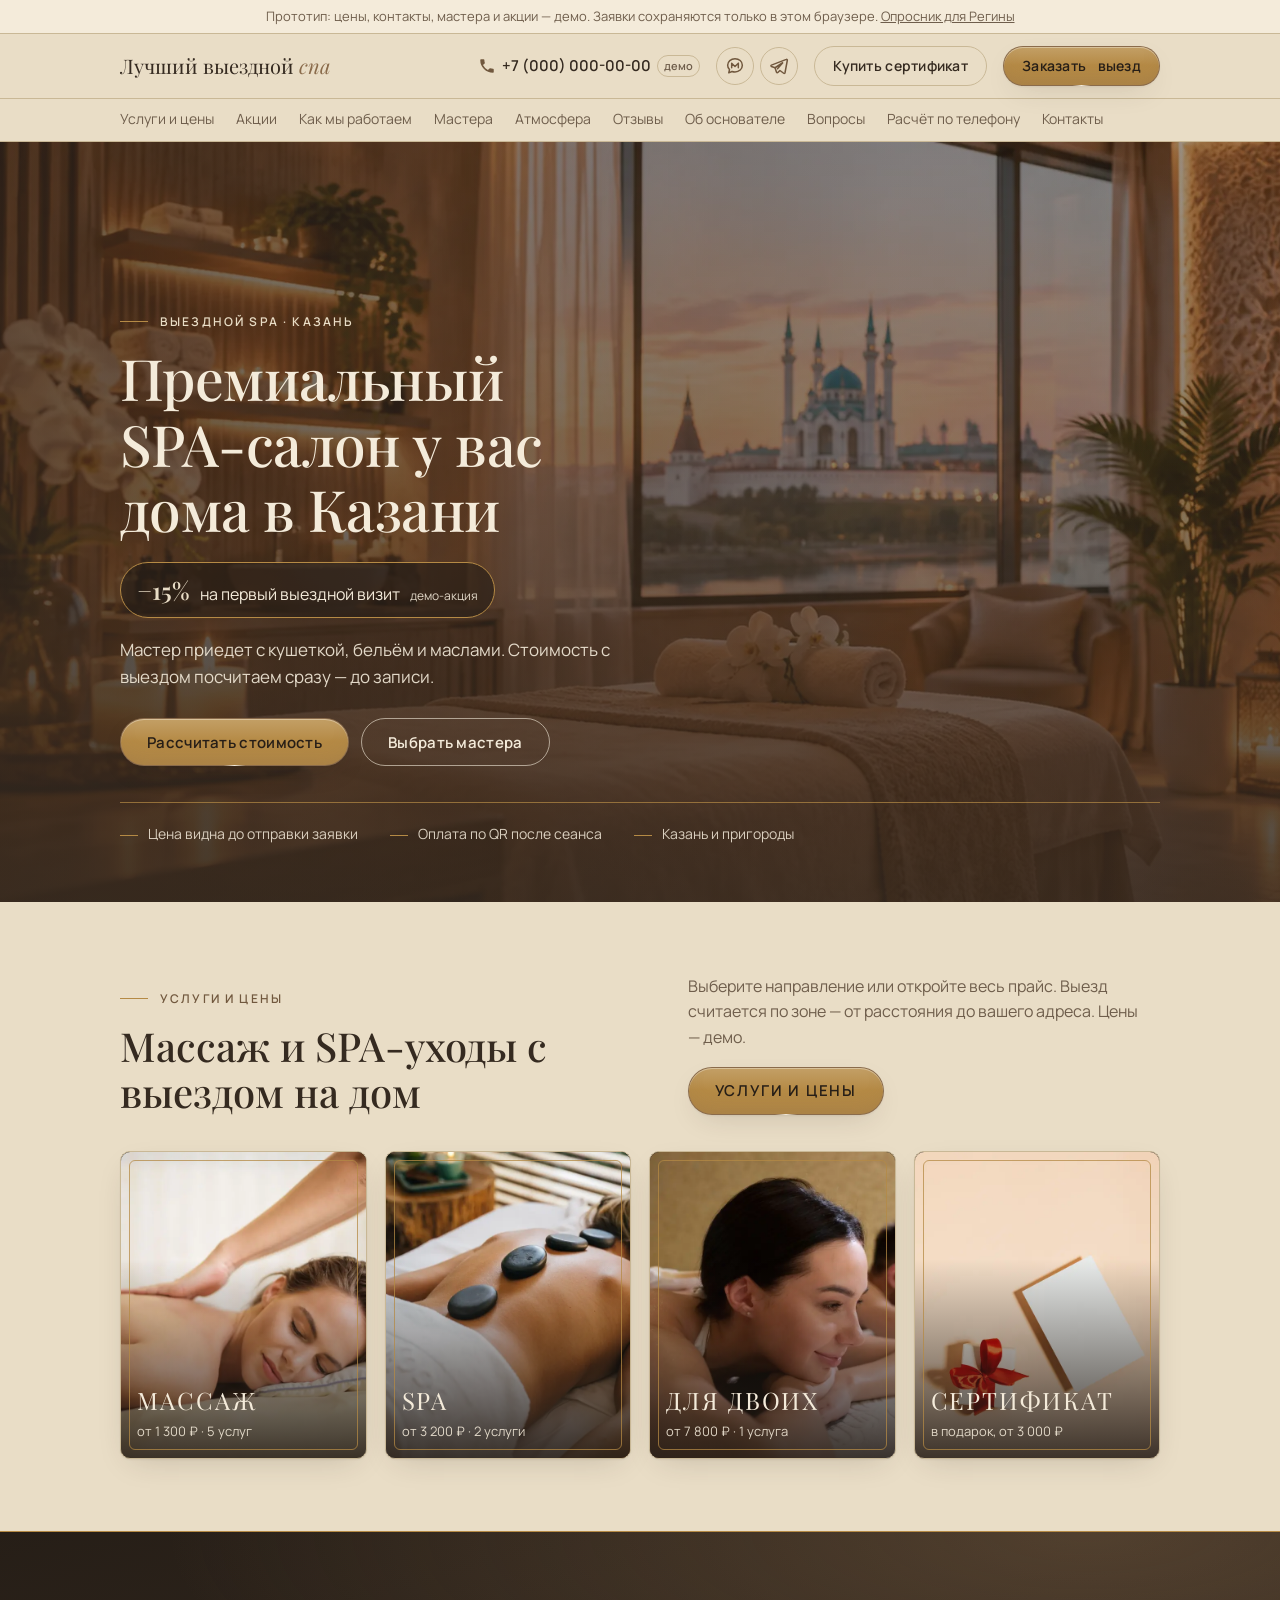
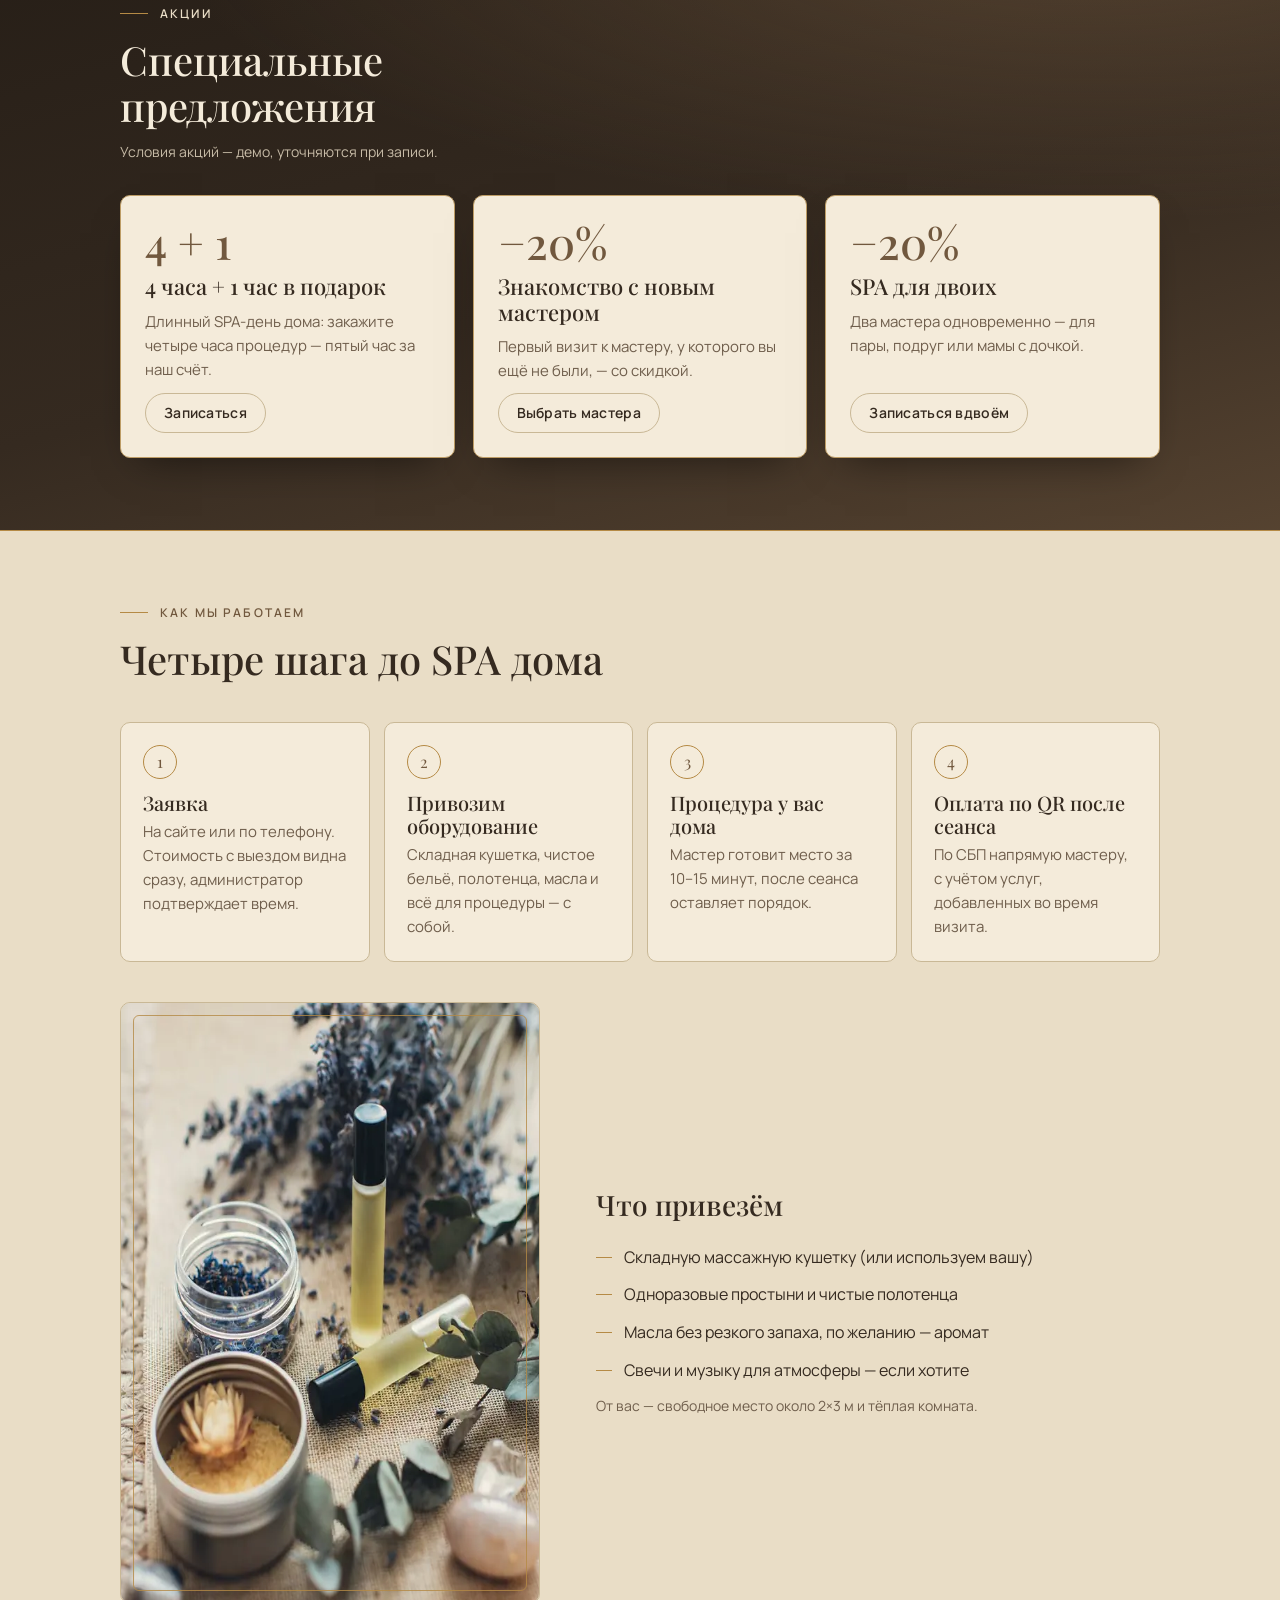
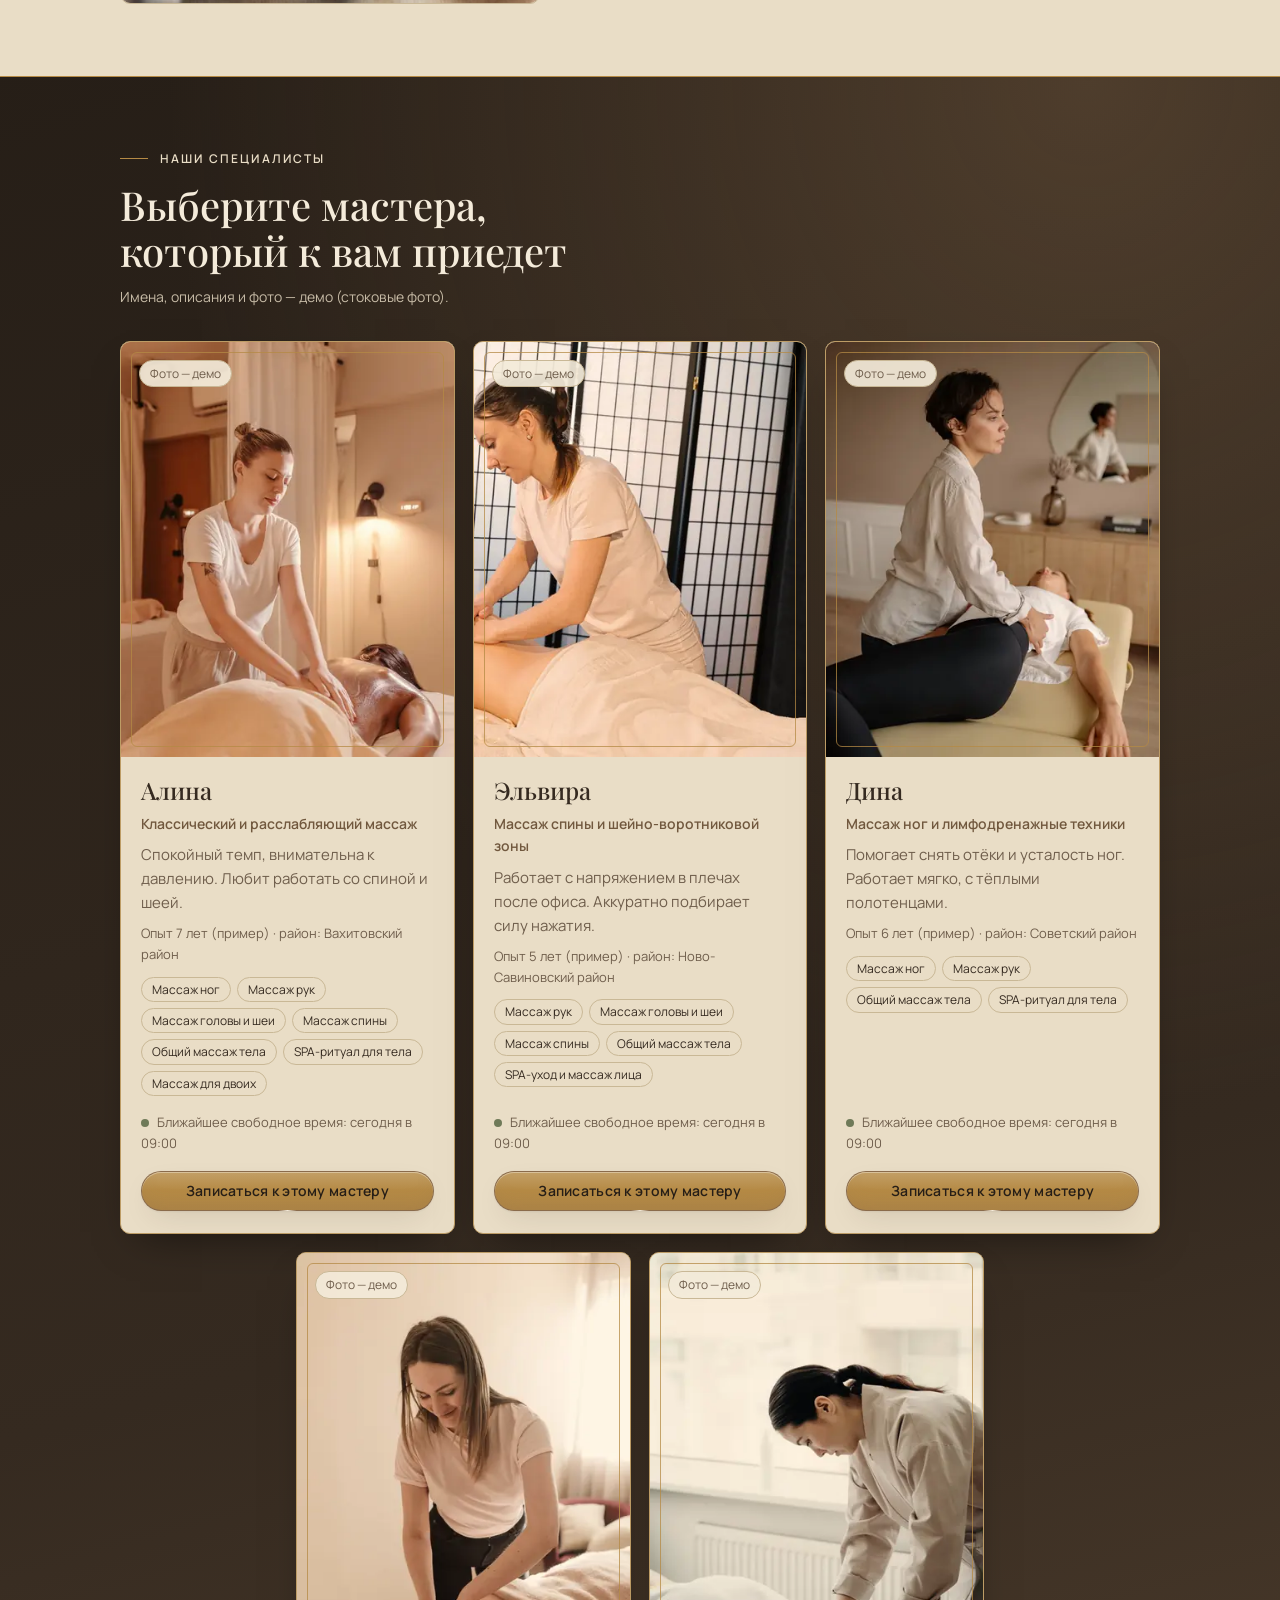
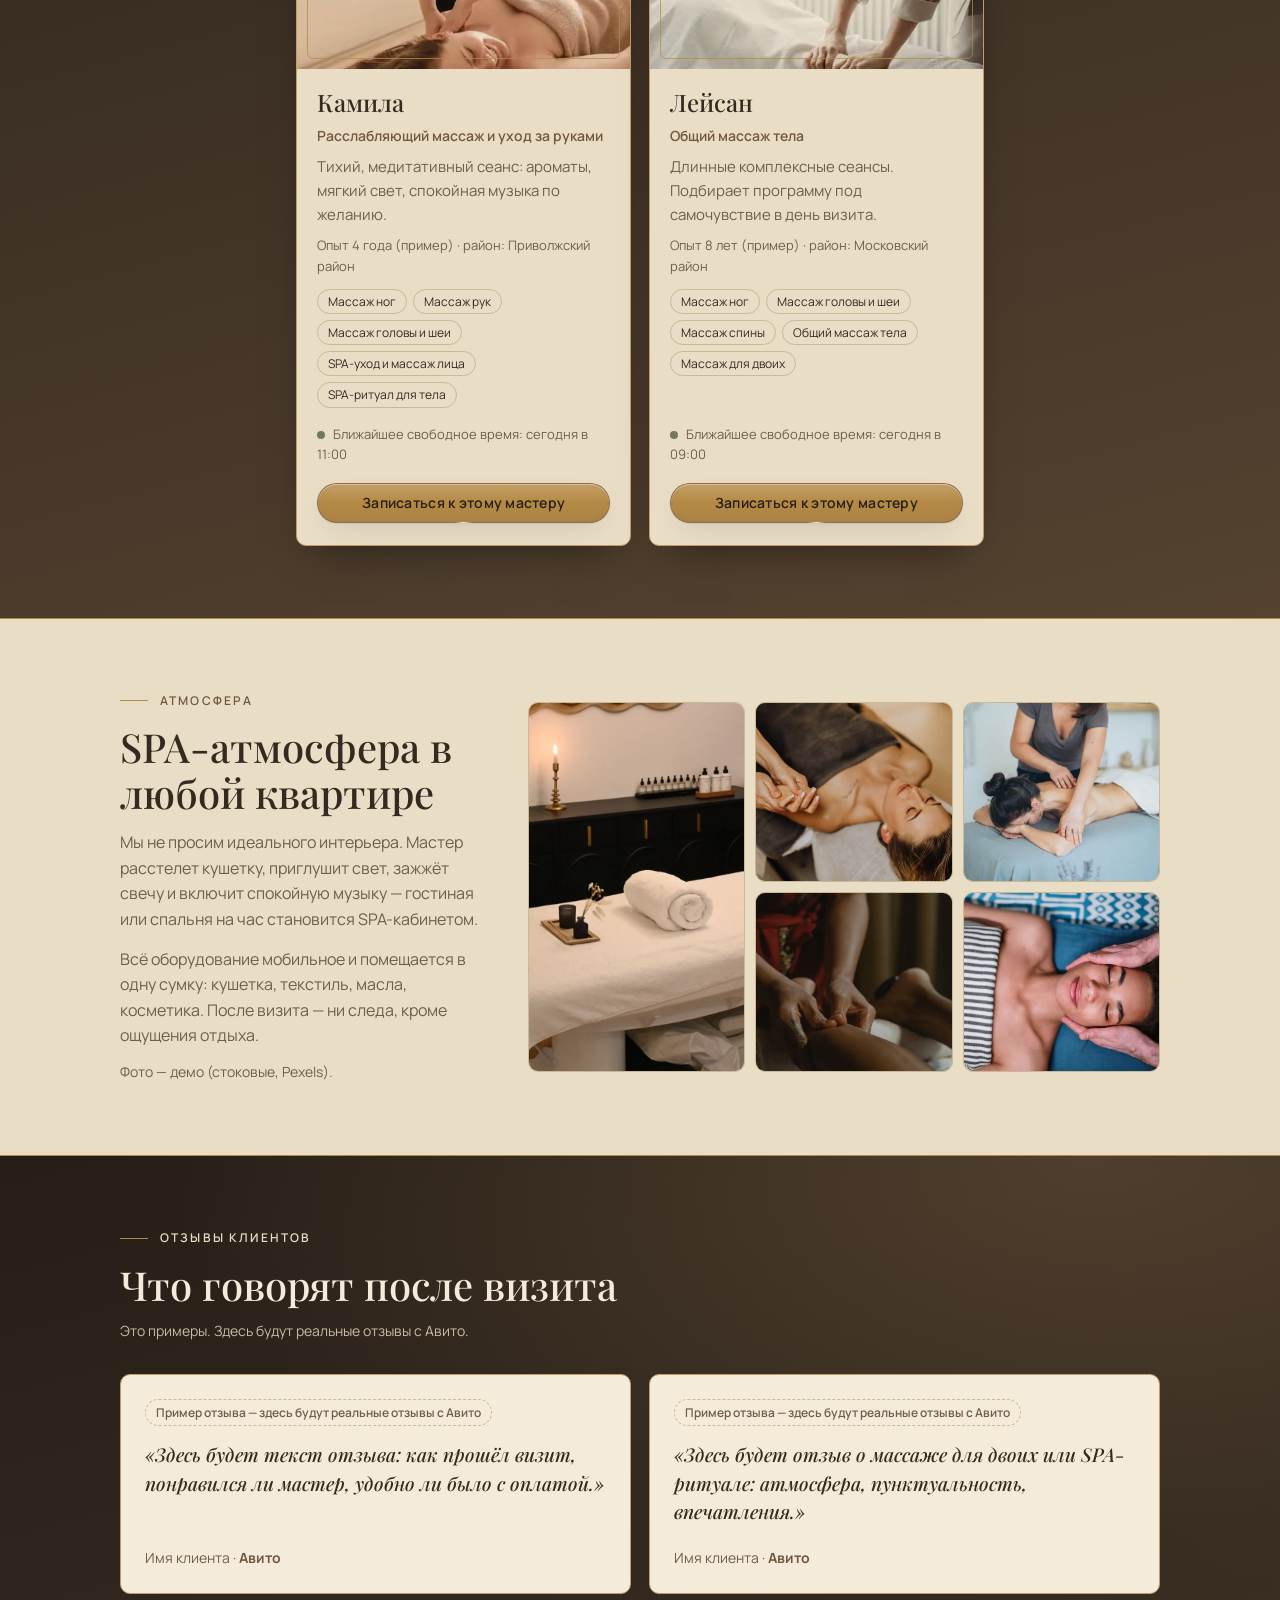
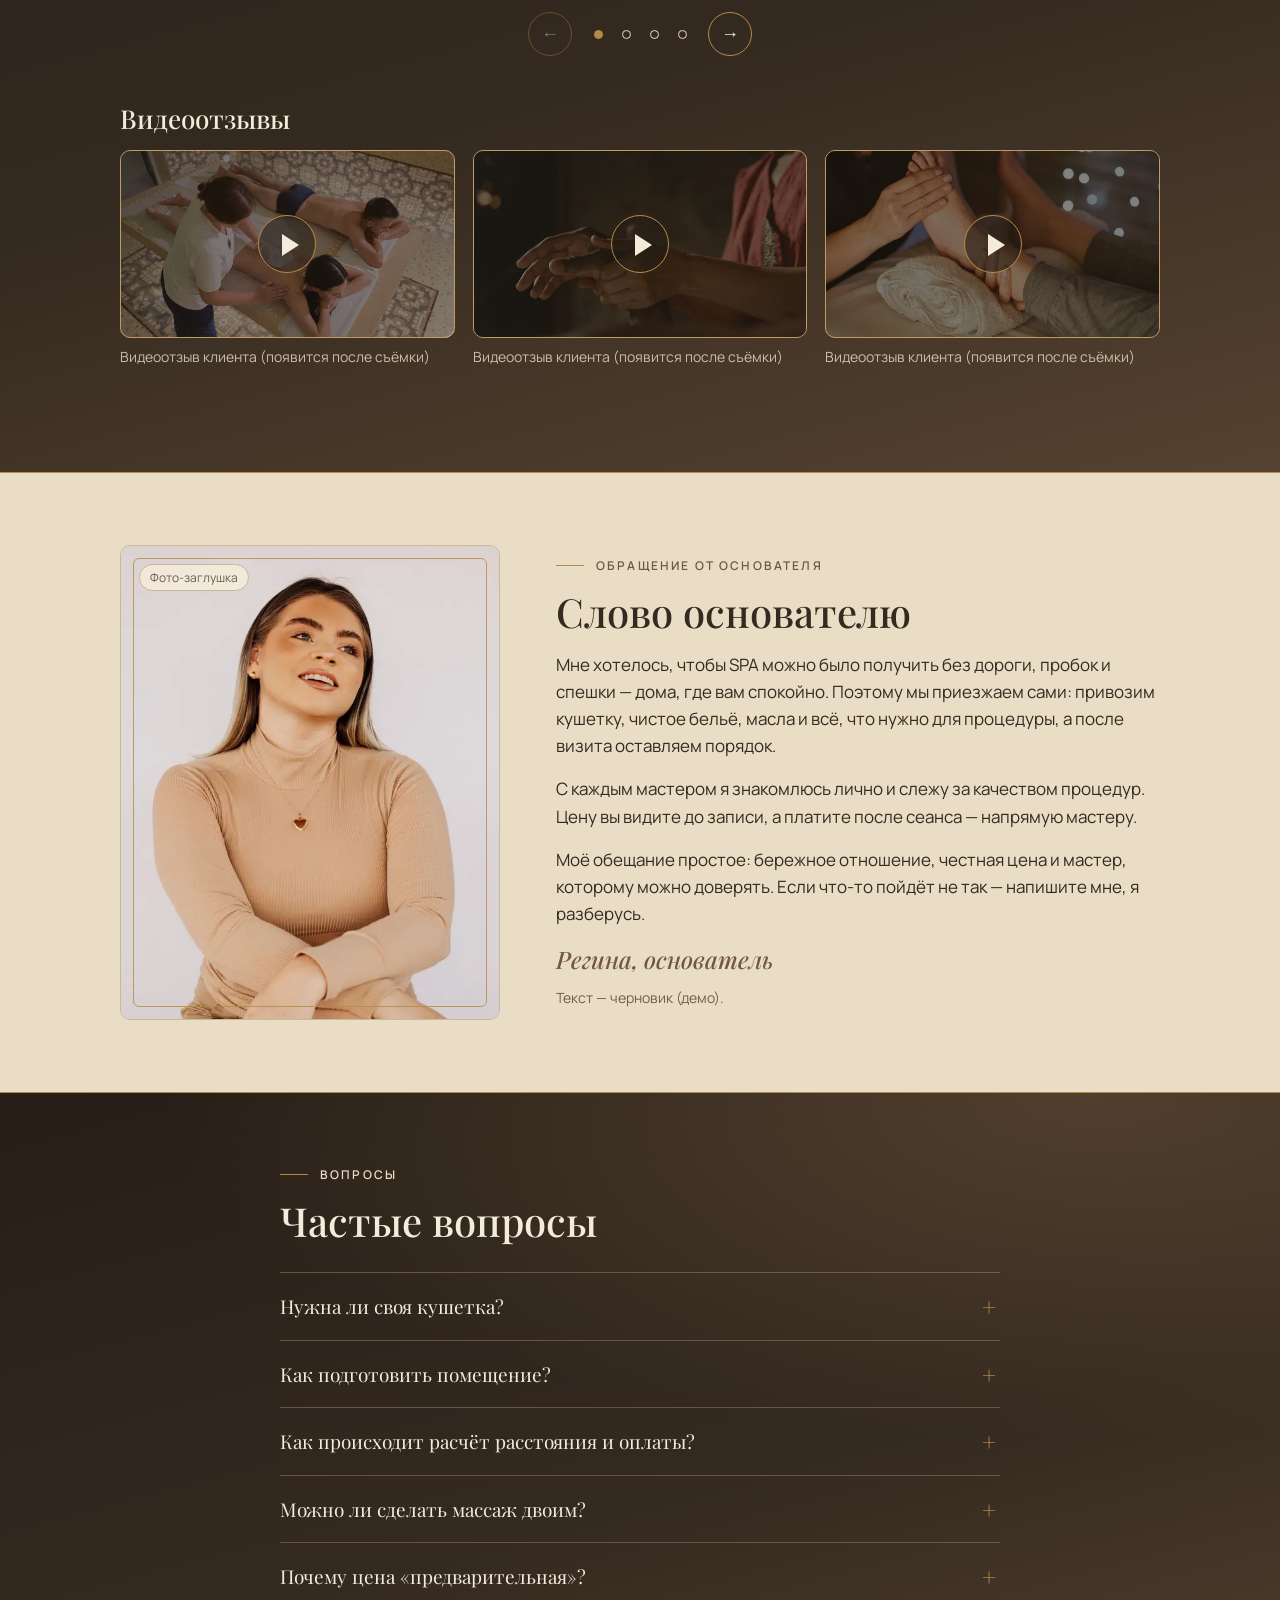
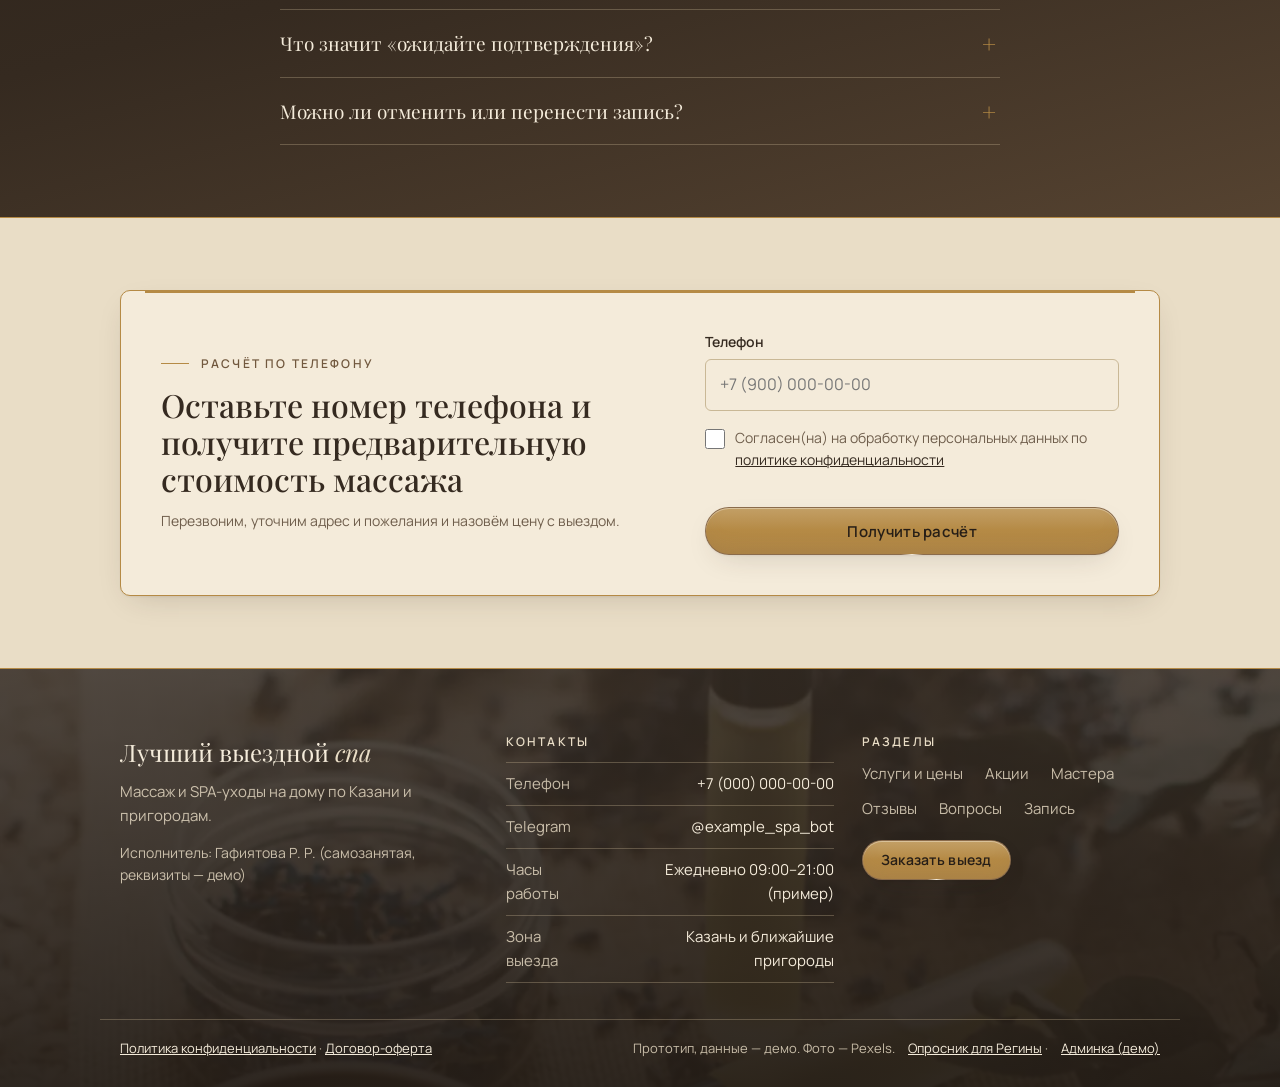
==== commit b78458de: "Опросник /anketa/: контакты, сотрудницы и логика салона, ответы скачиваются в .txt Страница рядом с " ====
--- a/index.html
+++ b/index.html
@@ -17,7 +17,7 @@
 </head>
 <body>
 <a class="skip" href="#services">Перейти к содержанию</a>
-<div class="demo-bar" role="note">Прототип: цены, контакты, мастера и акции — демо. Заявки сохраняются только в этом браузере.</div>
+<div class="demo-bar" role="note">Прототип: цены, контакты, мастера и акции — демо. Заявки сохраняются только в этом браузере. <a href="anketa/">Опросник для Регины</a></div>
 
 <header class="header" id="top">
   <div class="container header__inner">
@@ -262,7 +262,7 @@
   </div>
   <div class="container footer__bottom">
     <span><a href="privacy.html">Политика конфиденциальности</a> · <a href="offer.html">Договор-оферта</a></span>
-    <span>Прототип, данные — демо. Фото — Pexels. <a class="footer__admin" href="admin/">Админка (демо)</a></span>
+    <span>Прототип, данные — демо. Фото — Pexels. <a class="footer__admin" href="anketa/">Опросник для Регины</a> · <a class="footer__admin" href="admin/">Админка (демо)</a></span>
   </div>
 </footer>
 
